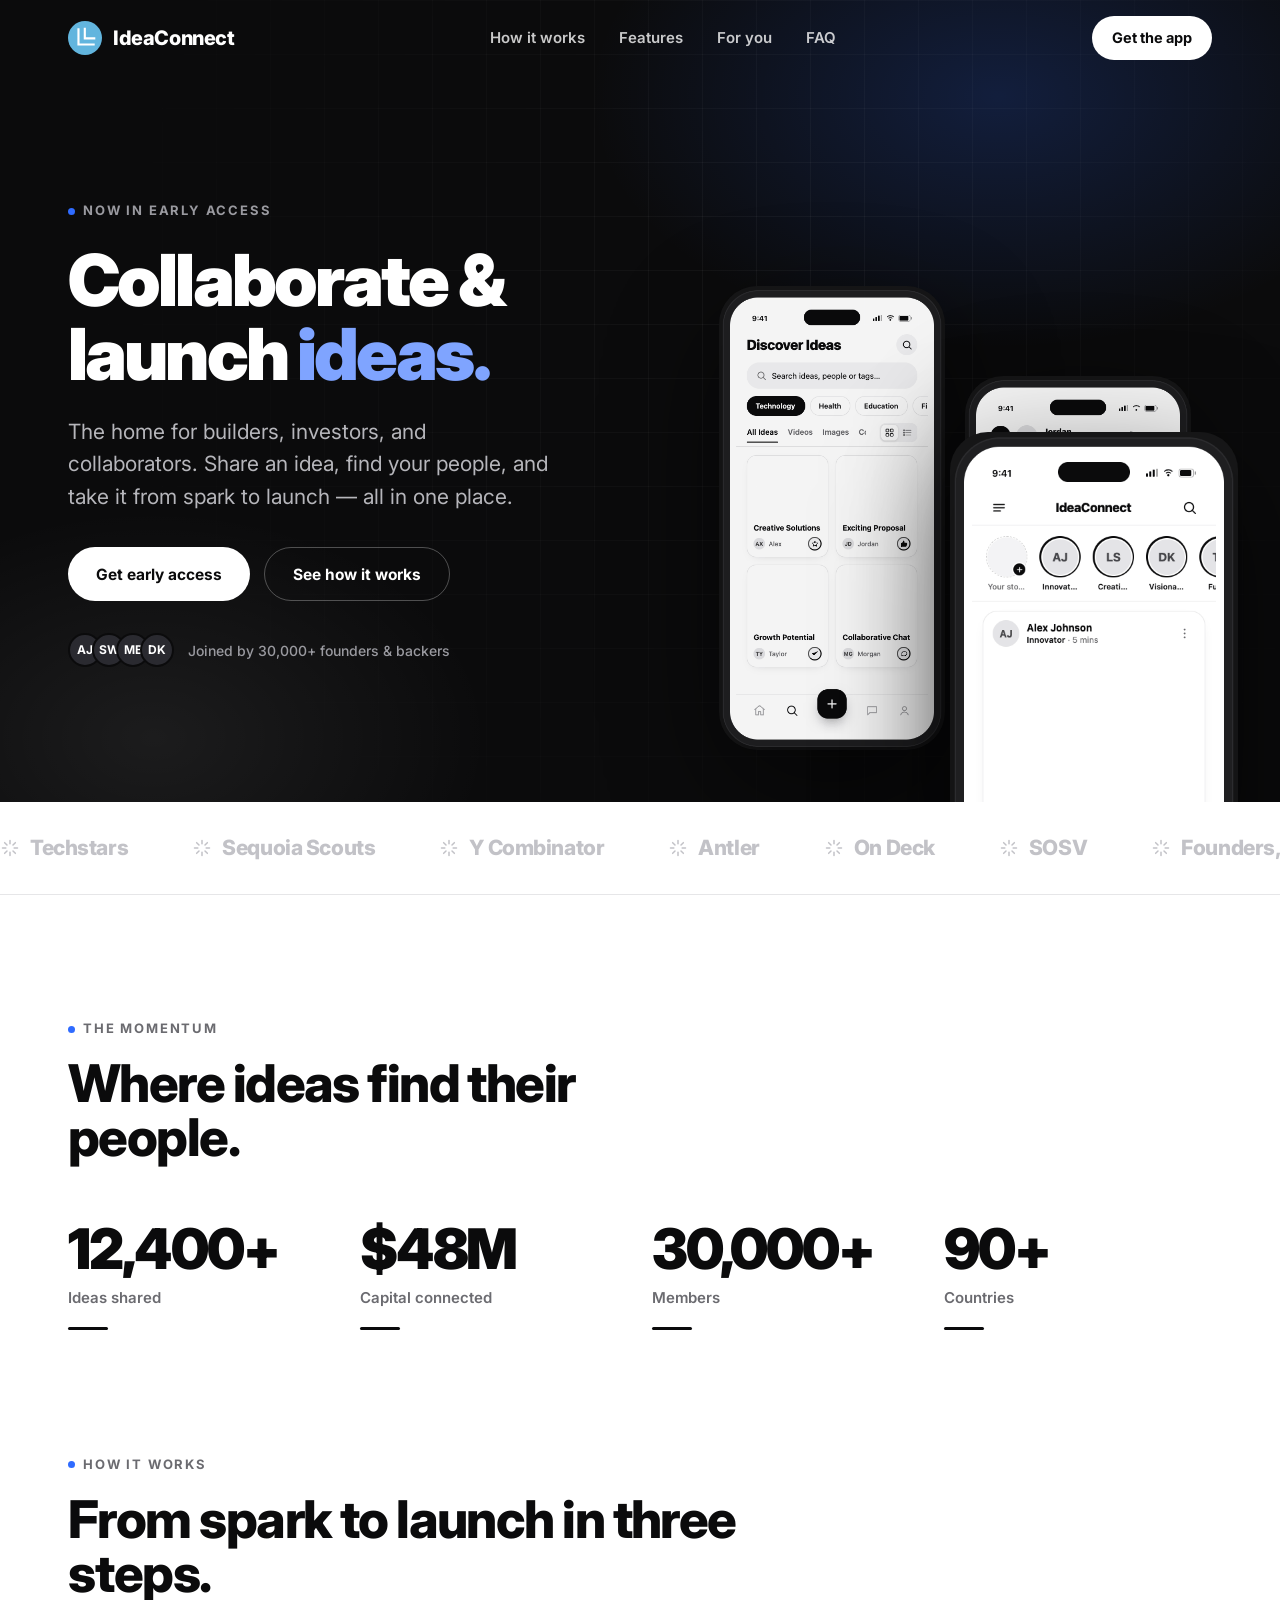
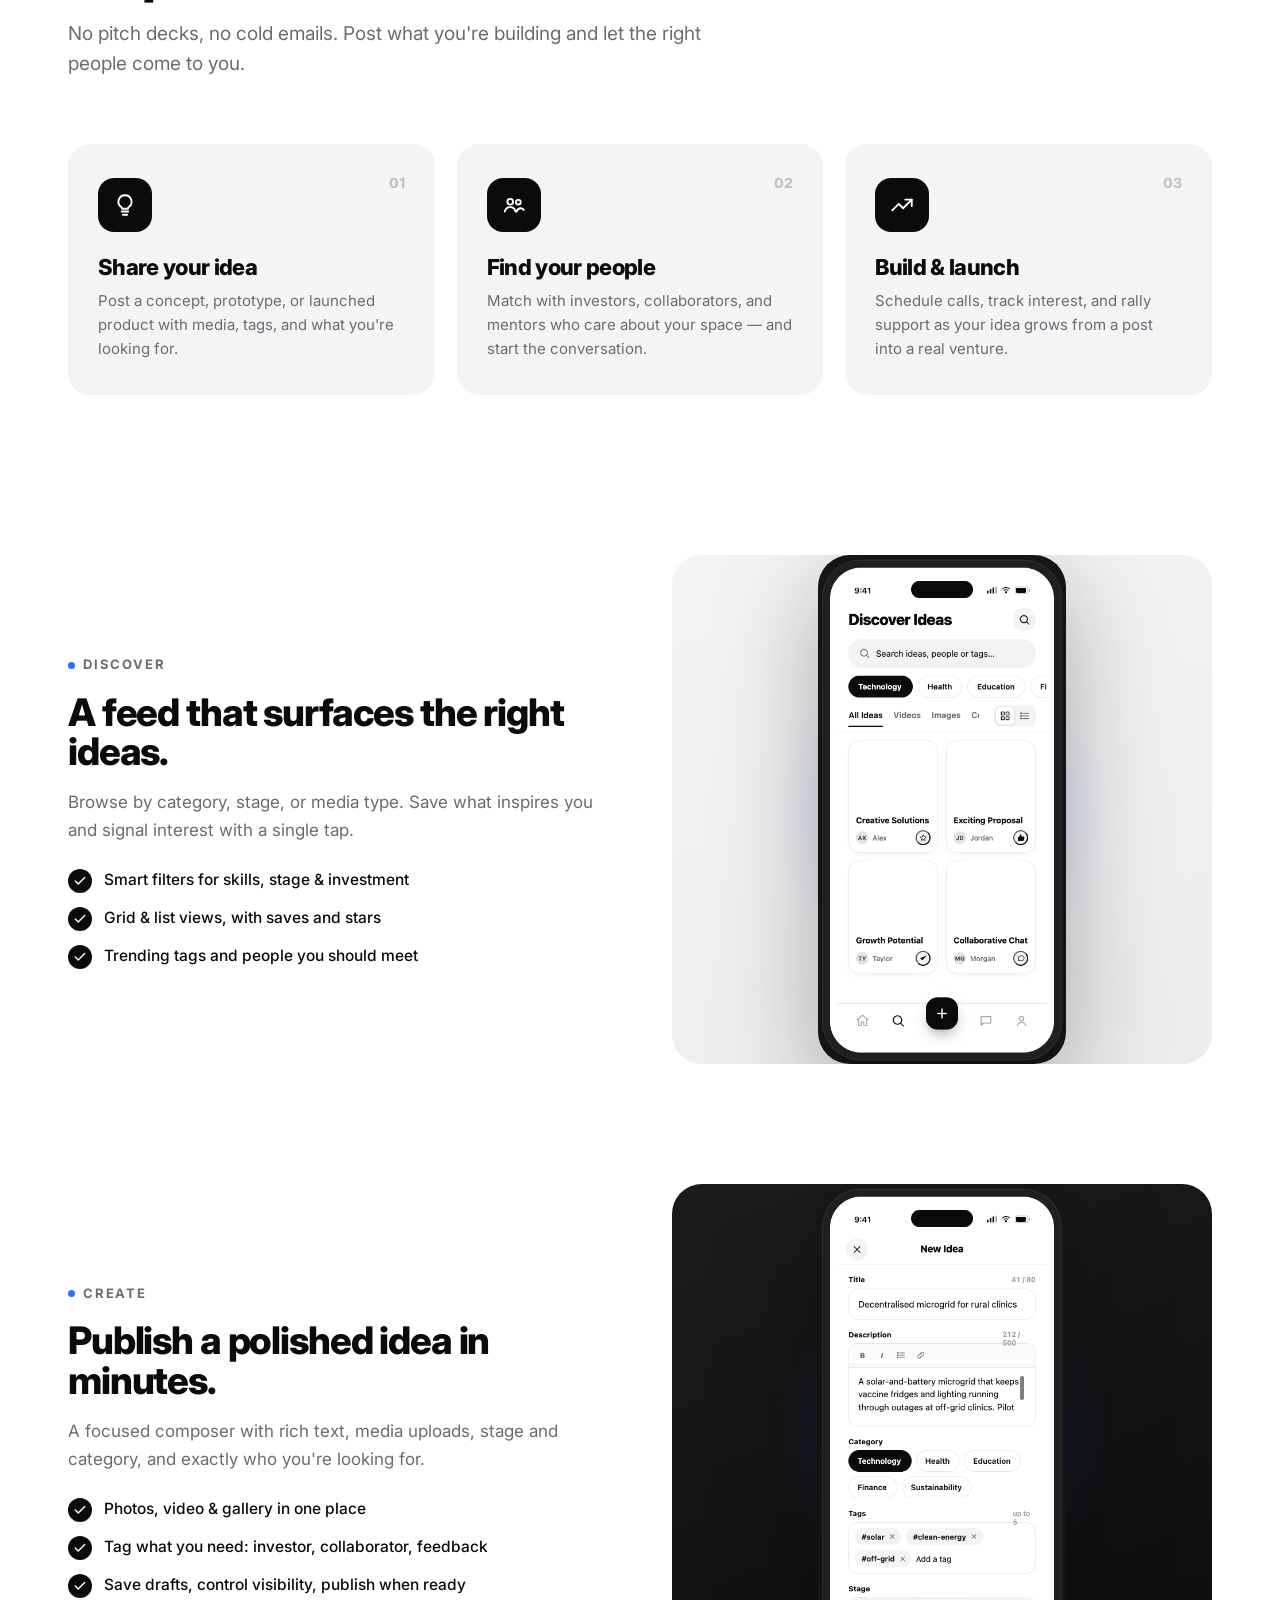
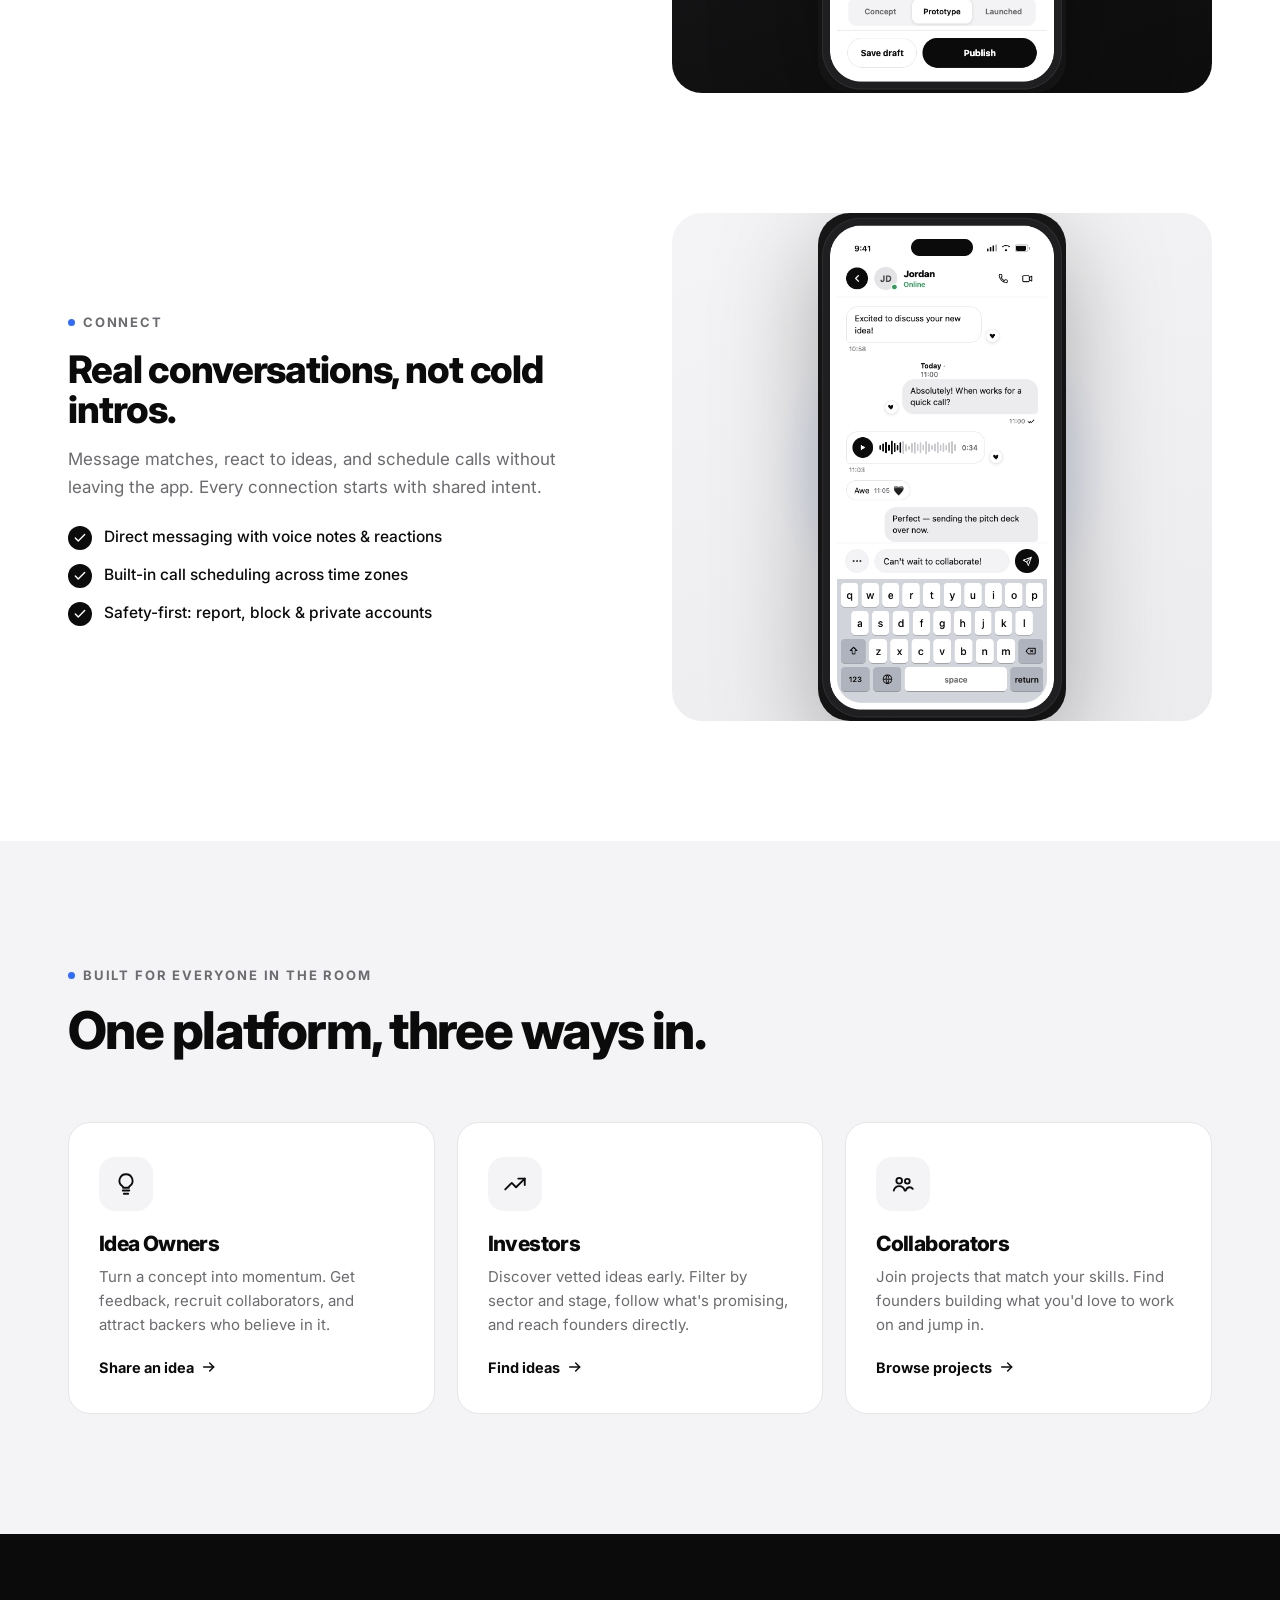
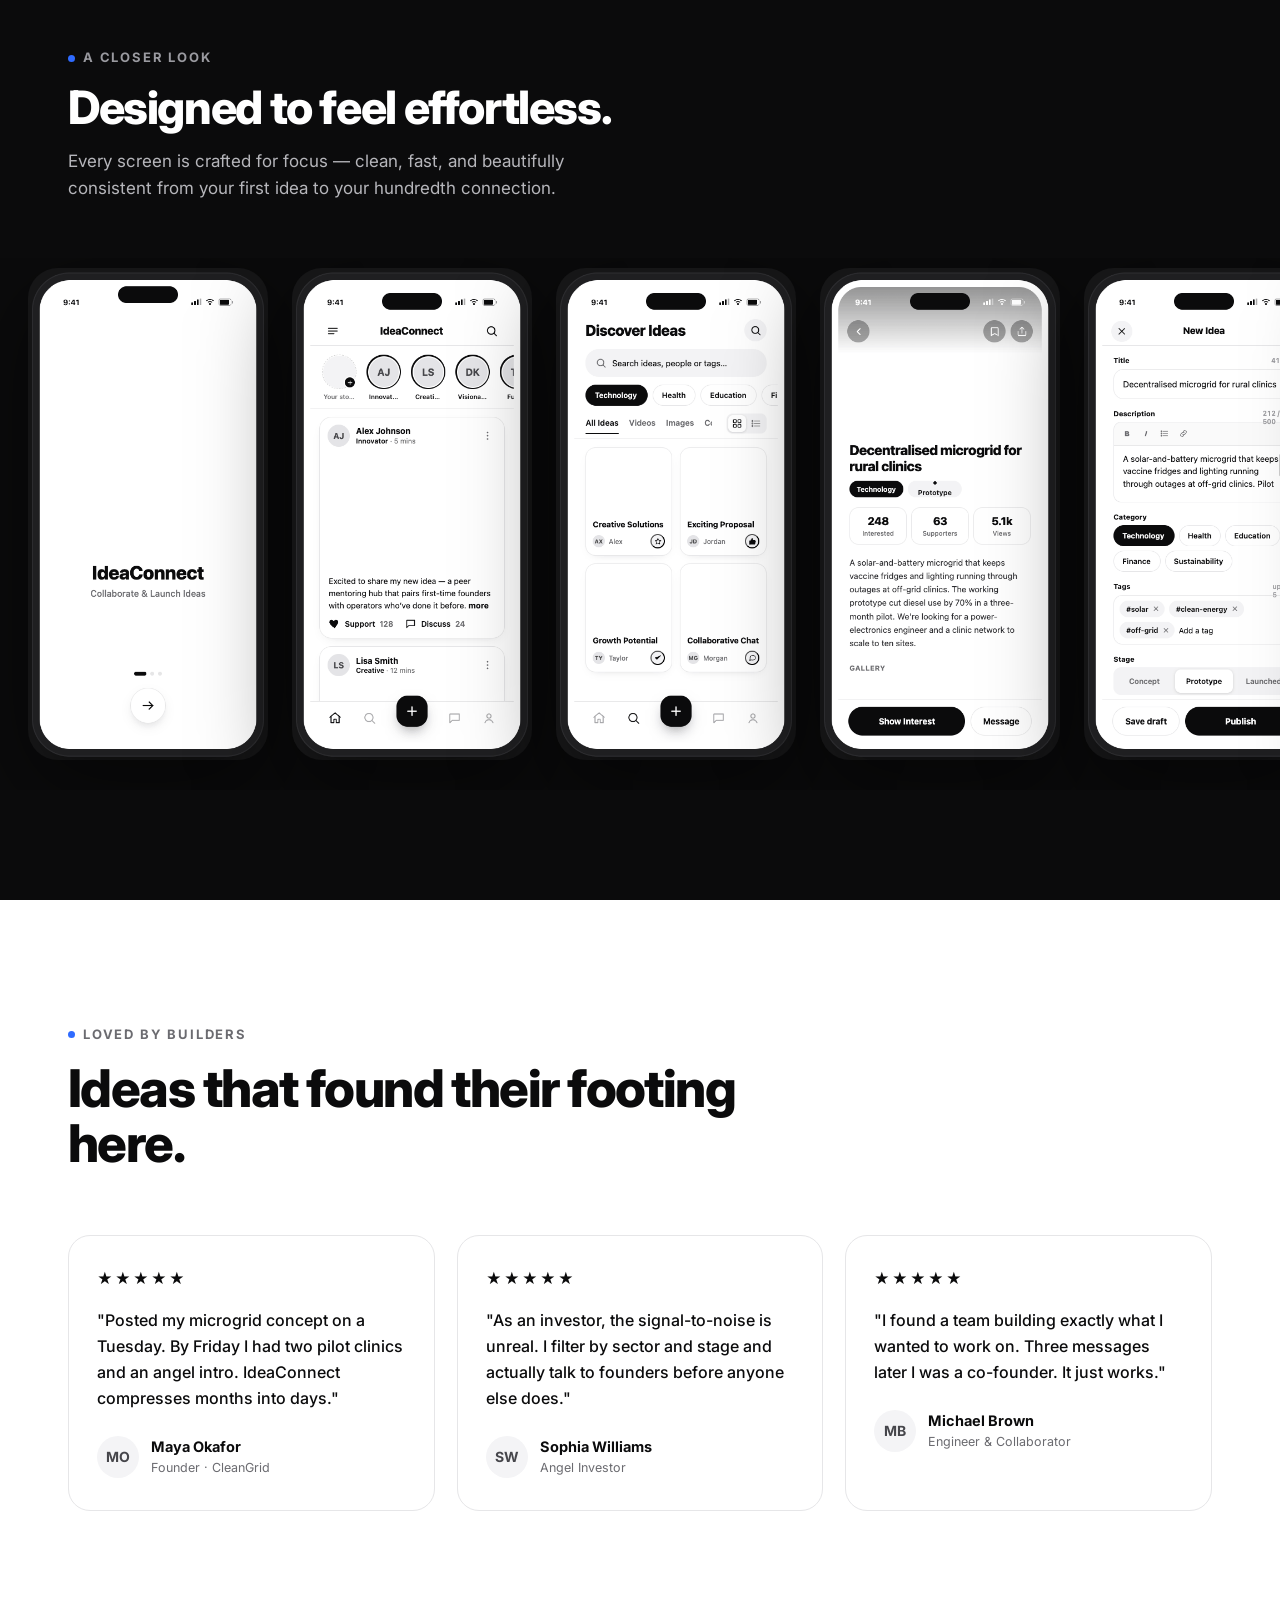
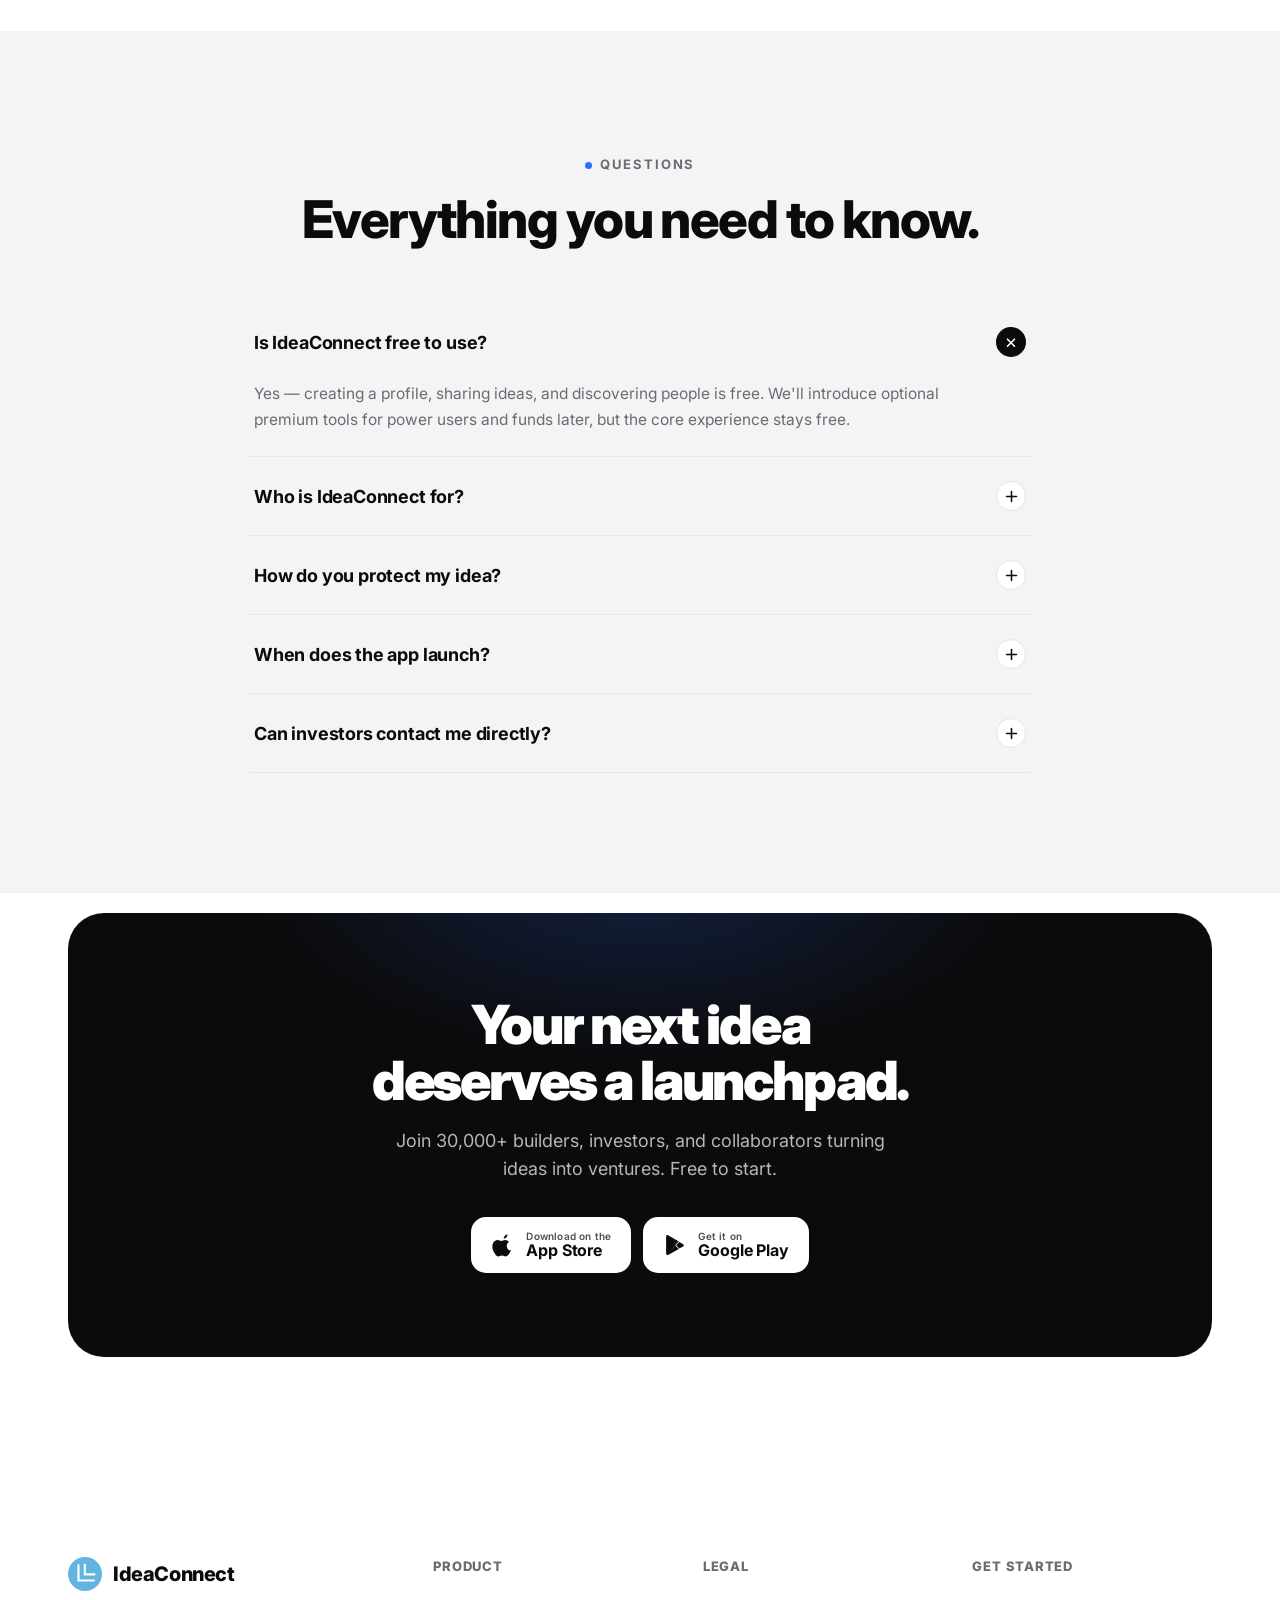
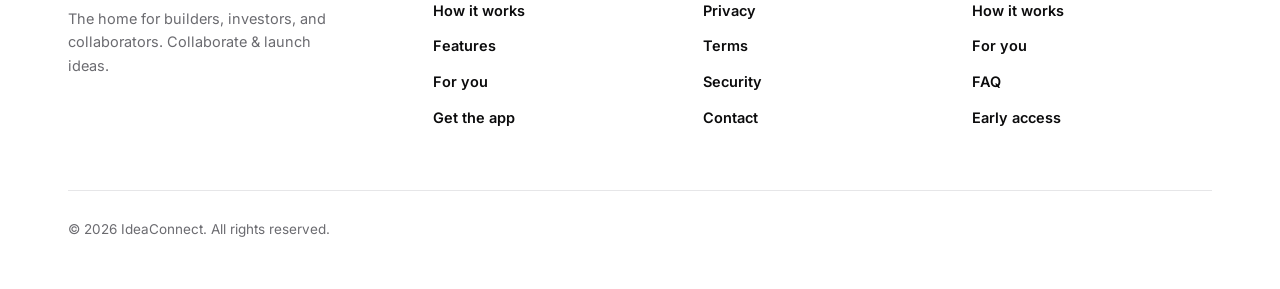
==== index.html @ c3d962a3 "Use real brand logo and fix hero image stretching - Replace placeholder lightbulb brand mark with th" ====
<!DOCTYPE html>
<html lang="en">
<head>
<meta charset="UTF-8" />
<meta name="viewport" content="width=device-width, initial-scale=1.0" />
<title>IdeaConnect — Collaborate &amp; Launch Ideas</title>
<meta name="description" content="IdeaConnect is the home for builders, investors, and collaborators. Share an idea, find your people, and take it from spark to launch — all in one app." />
<link rel="canonical" href="https://ideaconnect.social/" />
<meta name="theme-color" content="#0B0B0C" />
<link rel="icon" href="favicon.svg" type="image/svg+xml" />
<link rel="apple-touch-icon" href="favicon.svg" />
<!-- Open Graph -->
<meta property="og:type" content="website" />
<meta property="og:site_name" content="IdeaConnect" />
<meta property="og:title" content="IdeaConnect — Collaborate &amp; Launch Ideas" />
<meta property="og:description" content="Share an idea, find your people, and take it from spark to launch. The home for builders, investors, and collaborators." />
<meta property="og:url" content="https://ideaconnect.social/" />
<meta property="og:image" content="https://ideaconnect.social/assets/cover.png" />
<meta property="og:image:width" content="1040" />
<meta property="og:image:height" content="440" />
<meta property="og:image:alt" content="IdeaConnect — collaborate and launch ideas" />
<!-- Twitter -->
<meta name="twitter:card" content="summary_large_image" />
<meta name="twitter:title" content="IdeaConnect — Collaborate &amp; Launch Ideas" />
<meta name="twitter:description" content="Share an idea, find your people, and take it from spark to launch. The home for builders, investors, and collaborators." />
<meta name="twitter:image" content="https://ideaconnect.social/assets/cover.png" />
<link rel="preconnect" href="https://fonts.googleapis.com" />
<link rel="preconnect" href="https://fonts.gstatic.com" crossorigin />
<link href="https://fonts.googleapis.com/css2?family=Inter:wght@400;500;600;700;800;900&display=swap" rel="stylesheet" />
<style>
  :root{
    --ink:#0B0B0C; --muted:#6B6B70; --border:#E6E6E8; --accent:#2F6BFF; --surf:#F4F4F6;
    --bg:#FFFFFF; --night:#0B0B0C; --night2:#161617;
    --r:22px; --maxw:1200px;
    --ease:cubic-bezier(.22,.61,.36,1);
  }
  *{box-sizing:border-box;margin:0;padding:0;}
  html{scroll-behavior:smooth;}
  body{font-family:'Inter',-apple-system,BlinkMacSystemFont,'SF Pro Display',sans-serif;background:var(--bg);color:var(--ink);
    -webkit-font-smoothing:antialiased;line-height:1.5;overflow-x:hidden;}
  a{color:inherit;text-decoration:none;}
  img{display:block;max-width:100%;height:auto;}
  .wrap{max-width:var(--maxw);margin:0 auto;padding:0 28px;}
  .eyebrow{display:inline-flex;align-items:center;gap:8px;font-size:13px;font-weight:700;letter-spacing:.14em;text-transform:uppercase;color:var(--muted);}
  .eyebrow .dot{width:7px;height:7px;border-radius:50%;background:var(--accent);}
  .eyebrow.on-dark{color:#9A9AA0;}
  h1,h2,h3{letter-spacing:-0.03em;font-weight:800;line-height:1.04;}
  .sec{padding:120px 0;}
  .sec-head{max-width:680px;}
  .sec-head h2{font-size:clamp(32px,4.6vw,52px);margin-top:18px;}
  .sec-head p{font-size:clamp(16px,1.5vw,19px);color:var(--muted);margin-top:18px;line-height:1.6;}

  .btn{display:inline-flex;align-items:center;justify-content:center;gap:9px;height:54px;padding:0 28px;border-radius:999px;
    font-family:inherit;font-size:15.5px;font-weight:700;cursor:pointer;border:none;transition:transform .25s var(--ease),box-shadow .25s var(--ease),background .2s;white-space:nowrap;}
  .btn svg{width:18px;height:18px;}
  .btn-primary{background:var(--ink);color:#fff;}
  .btn-primary:hover{transform:translateY(-2px);box-shadow:0 16px 34px -12px rgba(11,11,12,.5);}
  .btn-light{background:#fff;color:var(--ink);}
  .btn-light:hover{transform:translateY(-2px);box-shadow:0 16px 34px -12px rgba(0,0,0,.45);}
  .btn-ghost{background:transparent;color:var(--ink);border:1.5px solid var(--border);}
  .btn-ghost:hover{border-color:var(--ink);transform:translateY(-2px);}
  .btn-ghost.on-dark{color:#fff;border-color:rgba(255,255,255,.28);}
  .btn-ghost.on-dark:hover{border-color:#fff;background:rgba(255,255,255,.06);}

  .badges{display:flex;gap:12px;flex-wrap:wrap;}
  .badge{display:inline-flex;align-items:center;gap:11px;height:56px;padding:0 20px;border-radius:15px;background:var(--ink);color:#fff;transition:transform .25s var(--ease),box-shadow .25s var(--ease);}
  .badge:hover{transform:translateY(-2px);box-shadow:0 16px 30px -14px rgba(0,0,0,.5);}
  .badge.on-dark{background:#fff;color:var(--ink);}
  .badge svg{width:24px;height:24px;flex-shrink:0;}
  .badge .b-t{display:flex;flex-direction:column;line-height:1.1;text-align:left;}
  .badge .b-t small{font-size:10px;font-weight:600;opacity:.72;letter-spacing:.02em;}
  .badge .b-t span{font-size:16px;font-weight:700;letter-spacing:-0.01em;}

  .nav{position:fixed;top:0;left:0;right:0;z-index:100;transition:background .3s,border-color .3s,backdrop-filter .3s;border-bottom:1px solid transparent;}
  .nav.scrolled{background:rgba(255,255,255,.82);backdrop-filter:saturate(180%) blur(18px);border-bottom-color:var(--border);}
  .nav-in{max-width:var(--maxw);margin:0 auto;padding:16px 28px;display:flex;align-items:center;justify-content:space-between;gap:20px;}
  .brand{display:flex;align-items:center;gap:11px;font-weight:800;font-size:20px;letter-spacing:-0.02em;}
  .brand .logo{width:34px;height:34px;display:flex;align-items:center;justify-content:center;}
  .brand .logo svg{width:34px;height:34px;}
  .nav.scrolled .brand{color:var(--ink);}
  .nav-links{display:flex;align-items:center;gap:34px;}
  .nav-links a{font-size:15px;font-weight:600;color:var(--muted);transition:color .2s;position:relative;}
  .nav-links a::after{content:"";position:absolute;left:0;right:100%;bottom:-5px;height:2px;background:var(--ink);transition:right .25s var(--ease);border-radius:2px;}
  .nav-links a:hover{color:var(--ink);}
  .nav-links a:hover::after{right:0;}
  .nav-cta{display:flex;align-items:center;gap:14px;}
  .nav-cta .btn{height:44px;padding:0 20px;font-size:14.5px;}
  .nav-toggle{display:none;width:44px;height:44px;border:1.5px solid var(--border);border-radius:12px;background:#fff;align-items:center;justify-content:center;cursor:pointer;}
  .nav-toggle svg{width:22px;height:22px;}
  /* nav over dark hero (top, not scrolled) */
  .nav:not(.scrolled) .brand{color:#fff;}
  .nav:not(.scrolled) .nav-links a{color:rgba(255,255,255,.78);}
  .nav:not(.scrolled) .nav-links a:hover{color:#fff;}
  .nav:not(.scrolled) .nav-links a::after{background:#fff;}
  .nav:not(.scrolled) .nav-cta .btn-primary{background:#fff;color:var(--ink);}
  .nav:not(.scrolled) .nav-toggle{background:transparent;border-color:rgba(255,255,255,.3);color:#fff;}

  .hero{position:relative;background:var(--night);color:#fff;padding:152px 0 90px;overflow:hidden;}
  .hero::before{content:"";position:absolute;inset:0;background:
    radial-gradient(680px 420px at 78% 12%, rgba(47,107,255,.20), transparent 60%),
    radial-gradient(560px 380px at 12% 92%, rgba(255,255,255,.07), transparent 60%);pointer-events:none;}
  .hero-grid-bg{position:absolute;inset:0;background-image:linear-gradient(rgba(255,255,255,.045) 1px,transparent 1px),linear-gradient(90deg,rgba(255,255,255,.045) 1px,transparent 1px);background-size:54px 54px;
    -webkit-mask-image:radial-gradient(circle at 60% 35%,#000,transparent 78%);mask-image:radial-gradient(circle at 60% 35%,#000,transparent 78%);pointer-events:none;}
  .hero-in{position:relative;z-index:2;max-width:var(--maxw);margin:0 auto;padding:0 28px;display:grid;grid-template-columns:1.05fr .95fr;gap:40px;align-items:center;}
  .hero-copy{max-width:560px;}
  .hero h1{font-size:clamp(40px,5.6vw,72px);font-weight:900;letter-spacing:-0.04em;margin-top:22px;}
  .hero h1 .g{color:#7FA4FF;}
  .hero p.sub{font-size:clamp(17px,1.7vw,21px);color:#B6B6BB;margin-top:24px;max-width:480px;line-height:1.55;}
  .hero-cta{display:flex;flex-wrap:wrap;gap:14px;margin-top:34px;}
  .hero-proof{margin-top:32px;display:flex;align-items:center;gap:14px;color:#9A9AA0;font-size:14px;font-weight:500;}
  .stack{display:flex;}
  .stack .a{width:34px;height:34px;border-radius:50%;border:2px solid var(--night);background:#2a2a30;color:#fff;display:flex;align-items:center;justify-content:center;font-size:12px;font-weight:700;margin-left:-10px;}
  .stack .a:first-child{margin-left:0;}

  .hero-stage{position:relative;height:560px;}
  .phone-img{position:absolute;border-radius:38px;filter:drop-shadow(0 40px 60px rgba(0,0,0,.55));will-change:transform;--px:0px;--py:0px;}
  .p-main{width:288px;left:50%;top:50%;z-index:3;animation:float1 7s var(--ease) infinite;}
  .p-left{width:226px;left:6%;top:24%;z-index:2;opacity:.96;animation:float2 6s var(--ease) infinite;}
  .p-right{width:226px;right:4%;top:40%;z-index:2;opacity:.96;animation:float3 6.6s var(--ease) infinite;}
  @keyframes float1{0%,100%{transform:translate(calc(-50% + var(--px)),calc(-50% + var(--py)))}50%{transform:translate(calc(-50% + var(--px)),calc(-50% + var(--py) - 16px))}}
  @keyframes float2{0%,100%{transform:translate(var(--px),var(--py))}50%{transform:translate(var(--px),calc(var(--py) - 13px))}}
  @keyframes float3{0%,100%{transform:translate(var(--px),var(--py))}50%{transform:translate(var(--px),calc(var(--py) + 14px))}}

  .marquee{border-bottom:1px solid var(--border);background:#fff;padding:30px 0;overflow:hidden;}
  .marquee-row{display:flex;gap:64px;width:max-content;animation:scrollx 32s linear infinite;}
  .marquee:hover .marquee-row{animation-play-state:paused;}
  @keyframes scrollx{to{transform:translateX(-50%)}}
  .mq-item{font-size:21px;font-weight:800;letter-spacing:-0.02em;color:#C2C2C7;white-space:nowrap;display:flex;align-items:center;gap:10px;}
  .mq-item svg{width:20px;height:20px;}

  .stats{display:grid;grid-template-columns:repeat(4,1fr);gap:24px;}
  .stat .n{font-size:clamp(38px,4.5vw,56px);font-weight:900;letter-spacing:-0.04em;line-height:1;}
  .stat .l{margin-top:10px;font-size:15px;color:var(--muted);font-weight:600;}
  .stat .bar{height:3px;width:40px;background:var(--ink);border-radius:2px;margin-top:18px;}

  .steps{display:grid;grid-template-columns:repeat(3,1fr);gap:22px;margin-top:64px;}
  .step{background:var(--surf);border-radius:var(--r);padding:34px 30px;position:relative;transition:transform .3s var(--ease),box-shadow .3s var(--ease);}
  .step:hover{transform:translateY(-6px);box-shadow:0 24px 50px -28px rgba(11,11,12,.3);}
  .step .si{width:54px;height:54px;border-radius:16px;background:var(--ink);color:#fff;display:flex;align-items:center;justify-content:center;}
  .step .si svg{width:26px;height:26px;}
  .step .sn{position:absolute;top:28px;right:30px;font-size:14px;font-weight:800;color:#C2C2C7;}
  .step h3{font-size:22px;margin-top:24px;}
  .step p{font-size:15px;color:var(--muted);margin-top:11px;line-height:1.6;}

  .frow{display:grid;grid-template-columns:1fr 1fr;gap:64px;align-items:center;}
  .frow + .frow{margin-top:120px;}
  .frow.rev .f-media{order:2;}
  .f-copy h3{font-size:clamp(26px,3vw,38px);margin-top:18px;}
  .f-copy p{font-size:17px;color:var(--muted);margin-top:16px;line-height:1.65;}
  .f-list{margin-top:24px;display:flex;flex-direction:column;gap:13px;}
  .f-list li{list-style:none;display:flex;align-items:flex-start;gap:12px;font-size:15.5px;font-weight:500;}
  .f-list .ck{width:24px;height:24px;border-radius:50%;background:var(--ink);color:#fff;display:flex;align-items:center;justify-content:center;flex-shrink:0;margin-top:1px;}
  .f-list .ck svg{width:14px;height:14px;}
  .f-media{position:relative;display:flex;align-items:center;justify-content:center;min-height:420px;border-radius:30px;
    background:linear-gradient(160deg,#F4F4F6,#ECECEF);overflow:hidden;}
  .f-media.dark{background:linear-gradient(160deg,#1b1b1d,#0d0d0e);}
  .f-media .glow{position:absolute;width:340px;height:340px;border-radius:50%;background:radial-gradient(circle,rgba(47,107,255,.22),transparent 70%);}
  .f-media img{position:relative;width:248px;border-radius:32px;filter:drop-shadow(0 30px 50px rgba(0,0,0,.3));}

  .personas{display:grid;grid-template-columns:repeat(3,1fr);gap:22px;margin-top:64px;}
  .persona{border:1px solid var(--border);border-radius:var(--r);padding:34px 30px;background:#fff;transition:transform .3s var(--ease),box-shadow .3s var(--ease),border-color .3s;}
  .persona:hover{transform:translateY(-6px);box-shadow:0 24px 50px -28px rgba(11,11,12,.28);border-color:#D2D2D6;}
  .persona .pi{width:54px;height:54px;border-radius:16px;background:var(--surf);color:var(--ink);display:flex;align-items:center;justify-content:center;}
  .persona .pi svg{width:26px;height:26px;}
  .persona h3{font-size:21px;margin-top:22px;}
  .persona p{font-size:15px;color:var(--muted);margin-top:10px;line-height:1.6;}
  .persona .plink{display:inline-flex;align-items:center;gap:7px;margin-top:20px;font-size:14.5px;font-weight:700;color:var(--ink);}
  .persona .plink svg{width:16px;height:16px;transition:transform .2s var(--ease);}
  .persona:hover .plink svg{transform:translateX(4px);}

  .showcase{background:var(--night);color:#fff;padding:110px 0;overflow:hidden;}
  .showcase .eyebrow{color:#9A9AA0;}
  .showcase h2{font-size:clamp(30px,4vw,46px);margin-top:16px;max-width:620px;}
  .showcase p{color:#B6B6BB;margin-top:16px;max-width:560px;font-size:17px;line-height:1.6;}
  .rail{margin-top:56px;display:flex;gap:24px;overflow-x:auto;padding:10px 28px 30px;scroll-snap-type:x mandatory;}
  .rail::-webkit-scrollbar{height:8px;}
  .rail::-webkit-scrollbar-thumb{background:rgba(255,255,255,.18);border-radius:4px;}
  .rail img{width:240px;flex-shrink:0;border-radius:30px;scroll-snap-align:center;filter:drop-shadow(0 28px 46px rgba(0,0,0,.5));transition:transform .35s var(--ease);}
  .rail img:hover{transform:translateY(-10px);}

  .quotes{display:grid;grid-template-columns:repeat(3,1fr);gap:22px;margin-top:64px;}
  .quote{border:1px solid var(--border);border-radius:var(--r);padding:32px 28px;display:flex;flex-direction:column;transition:transform .3s var(--ease),box-shadow .3s var(--ease);}
  .quote:hover{transform:translateY(-6px);box-shadow:0 24px 50px -28px rgba(11,11,12,.26);}
  .quote .stars{display:flex;gap:3px;color:var(--ink);font-size:15px;letter-spacing:2px;}
  .quote p{font-size:16px;line-height:1.62;margin-top:18px;font-weight:500;}
  .quote .who{display:flex;align-items:center;gap:12px;margin-top:24px;}
  .quote .qav{width:42px;height:42px;border-radius:50%;background:var(--surf);color:#46464B;display:flex;align-items:center;justify-content:center;font-weight:700;font-size:14px;}
  .quote .qn{font-size:14.5px;font-weight:700;}
  .quote .qr{font-size:12.5px;color:var(--muted);margin-top:1px;}

  .faq{max-width:780px;margin:56px auto 0;}
  .qa{border-bottom:1px solid var(--border);}
  .qa-q{width:100%;background:none;border:none;font-family:inherit;display:flex;align-items:center;justify-content:space-between;gap:20px;
    padding:24px 4px;cursor:pointer;text-align:left;font-size:18px;font-weight:700;color:var(--ink);letter-spacing:-0.01em;}
  .qa-q .ico{width:30px;height:30px;flex-shrink:0;border-radius:50%;background:#fff;border:1px solid var(--border);display:flex;align-items:center;justify-content:center;transition:transform .3s var(--ease),background .2s,color .2s;}
  .qa-q .ico svg{width:17px;height:17px;}
  .qa.open .qa-q .ico{transform:rotate(45deg);background:var(--ink);color:#fff;border-color:var(--ink);}
  .qa-a{max-height:0;overflow:hidden;transition:max-height .4s var(--ease);}
  .qa-a p{padding:0 4px 24px;font-size:15.5px;color:var(--muted);line-height:1.65;max-width:90%;}

  .cta{background:var(--night);color:#fff;border-radius:36px;padding:84px 40px;text-align:center;position:relative;overflow:hidden;}
  .cta::before{content:"";position:absolute;inset:0;background:radial-gradient(600px 300px at 50% -10%,rgba(47,107,255,.22),transparent 65%);}
  .cta-in{position:relative;z-index:2;}
  .cta h2{font-size:clamp(32px,4.6vw,54px);font-weight:900;letter-spacing:-0.04em;}
  .cta p{color:#B6B6BB;font-size:18px;margin-top:18px;max-width:520px;margin-left:auto;margin-right:auto;line-height:1.55;}
  .cta .badges{justify-content:center;margin-top:34px;}

  footer{padding:80px 0 50px;}
  .foot-top{display:grid;grid-template-columns:1.4fr 1fr 1fr 1fr;gap:30px;}
  .foot-brand .brand{margin-bottom:16px;}
  .foot-brand p{color:var(--muted);font-size:14.5px;max-width:280px;line-height:1.6;}
  .fcol h4{font-size:13px;font-weight:800;letter-spacing:.06em;text-transform:uppercase;color:var(--muted);margin-bottom:16px;}
  .fcol a{display:block;font-size:14.5px;font-weight:600;color:var(--ink);padding:7px 0;transition:color .2s;}
  .fcol a:hover{color:var(--accent);}
  .foot-bot{display:flex;align-items:center;justify-content:space-between;gap:20px;margin-top:54px;padding-top:28px;border-top:1px solid var(--border);color:var(--muted);font-size:13.5px;}

  html.js .reveal{opacity:0;transform:translateY(28px);}
  html.js .reveal.in{opacity:1;transform:none;transition:opacity .7s var(--ease),transform .7s var(--ease);}
  html.js .reveal[data-d="1"]{transition-delay:.08s;}
  html.js .reveal[data-d="2"]{transition-delay:.16s;}
  html.js .reveal[data-d="3"]{transition-delay:.24s;}

  @media (max-width:900px){
    .sec{padding:84px 0;}
    .nav-links{display:none;}
    .nav-toggle{display:flex;}
    .hero-in{grid-template-columns:1fr;gap:10px;}
    .hero-stage{height:430px;margin-top:20px;order:2;}
    .hero-copy{order:1;}
    .p-main{width:230px;} .p-left{width:170px;left:2%;} .p-right{width:170px;right:0;}
    .stats{grid-template-columns:1fr 1fr;gap:30px 20px;}
    .steps,.personas,.quotes{grid-template-columns:1fr;}
    .frow,.frow.rev .f-media{grid-template-columns:1fr;}
    .frow .f-media{order:2 !important;min-height:340px;}
    .frow + .frow{margin-top:64px;}
    .foot-top{grid-template-columns:1fr 1fr;gap:34px 20px;}
    .cta{padding:60px 26px;border-radius:26px;}
  }
  @media (max-width:560px){
    .wrap{padding:0 20px;}
    .stats{grid-template-columns:1fr 1fr;}
    .hero{padding:128px 0 70px;}
    .foot-top{grid-template-columns:1fr;}
    .foot-bot{flex-direction:column;align-items:flex-start;gap:14px;}
  }
  @media (prefers-reduced-motion:reduce){
    *{animation:none !important;scroll-behavior:auto;}
    html.js .reveal{opacity:1 !important;transform:none !important;}
  }
</style>
<script type="application/ld+json">
{
  "@context": "https://schema.org",
  "@graph": [
    {
      "@type": "Organization",
      "@id": "https://ideaconnect.social/#org",
      "name": "IdeaConnect",
      "url": "https://ideaconnect.social/",
      "logo": "https://ideaconnect.social/favicon.svg"
    },
    {
      "@type": "WebSite",
      "@id": "https://ideaconnect.social/#website",
      "url": "https://ideaconnect.social/",
      "name": "IdeaConnect",
      "description": "The home for builders, investors, and collaborators.",
      "publisher": { "@id": "https://ideaconnect.social/#org" }
    },
    {
      "@type": "MobileApplication",
      "name": "IdeaConnect",
      "operatingSystem": "iOS, Android",
      "applicationCategory": "SocialNetworkingApplication",
      "offers": { "@type": "Offer", "price": "0", "priceCurrency": "USD" }
    },
    {
      "@type": "FAQPage",
      "mainEntity": [
        {
          "@type": "Question",
          "name": "Is IdeaConnect free to use?",
          "acceptedAnswer": { "@type": "Answer", "text": "Yes — creating a profile, sharing ideas, and discovering people is free. We'll introduce optional premium tools for power users and funds later, but the core experience stays free." }
        },
        {
          "@type": "Question",
          "name": "Who is IdeaConnect for?",
          "acceptedAnswer": { "@type": "Answer", "text": "Three groups, one community: idea owners looking for momentum, investors hunting for early signal, and collaborators searching for projects worth their skills." }
        },
        {
          "@type": "Question",
          "name": "How do you protect my idea?",
          "acceptedAnswer": { "@type": "Answer", "text": "You control visibility on every post — public, connections-only, or private draft. You decide how much to share, and safety tools like report, block, and private accounts are built in." }
        },
        {
          "@type": "Question",
          "name": "When does the app launch?",
          "acceptedAnswer": { "@type": "Answer", "text": "We're rolling out in early access now, region by region. Join the waitlist and you'll be first in line on both iOS and Android." }
        },
        {
          "@type": "Question",
          "name": "Can investors contact me directly?",
          "acceptedAnswer": { "@type": "Answer", "text": "Only with your intent. Interest and messages flow through mutual signals, so conversations start when both sides opt in — no cold spam." }
        }
      ]
    }
  ]
}
</script>
</head>
<body>

<nav class="nav" id="nav">
  <div class="nav-in">
    <a href="#top" class="brand"><span class="logo"><svg viewBox="0 0 32 32" fill="none"><circle cx="16" cy="16" r="16" fill="#62B5DE"/><path fill="#fff" d="M14.817 6.421h2v8.886h8.887v2H14.817zm-5.959.437h2v14.283h14.283v2H8.858z"/></svg></span>IdeaConnect</a>
    <div class="nav-links">
      <a href="#how">How it works</a>
      <a href="#features">Features</a>
      <a href="#who">For you</a>
      <a href="#faq">FAQ</a>
    </div>
    <div class="nav-cta">
      <a href="#cta" class="btn btn-primary">Get the app</a>
      <button class="nav-toggle" aria-label="Menu"><svg viewBox="0 0 24 24" fill="none" stroke="currentColor" stroke-width="2" stroke-linecap="round"><line x1="4" y1="8" x2="20" y2="8"/><line x1="4" y1="16" x2="20" y2="16"/></svg></button>
    </div>
  </div>
</nav>

<header class="hero" id="top">
  <div class="hero-grid-bg"></div>
  <div class="hero-in">
    <div class="hero-copy">
      <span class="eyebrow on-dark"><span class="dot"></span>Now in early access</span>
      <h1>Collaborate &amp;<br/>launch <span class="g">ideas.</span></h1>
      <p class="sub">The home for builders, investors, and collaborators. Share an idea, find your people, and take it from spark to launch — all in one place.</p>
      <div class="hero-cta">
        <a href="#cta" class="btn btn-light">Get early access</a>
        <a href="#how" class="btn btn-ghost on-dark">See how it works</a>
      </div>
      <div class="hero-proof">
        <div class="stack"><span class="a">AJ</span><span class="a">SW</span><span class="a">MB</span><span class="a">DK</span></div>
        <span>Joined by 30,000+ founders &amp; backers</span>
      </div>
    </div>
    <div class="hero-stage" id="heroStage">
      <img class="phone-img p-left"  data-depth="22" width="432" height="886" decoding="async" src="screens/cut/discover.png" alt="Discover ideas" />
      <img class="phone-img p-right" data-depth="30" width="432" height="886" decoding="async" src="screens/cut/chat.png" alt="Message collaborators" />
      <img class="phone-img p-main"  data-depth="12" width="432" height="886" decoding="async" fetchpriority="high" src="screens/cut/home.png" alt="IdeaConnect home feed" />
    </div>
  </div>
</header>

<div class="marquee" aria-hidden="true">
  <div class="marquee-row" id="mq"></div>
</div>

<section class="sec" style="padding-bottom:90px;">
  <div class="wrap">
    <div class="sec-head reveal"><span class="eyebrow"><span class="dot"></span>The momentum</span>
      <h2>Where ideas find their people.</h2>
    </div>
    <div class="stats" style="margin-top:56px;">
      <div class="stat reveal" data-d="0"><div class="n"><span class="count" data-to="12400" data-suffix="+">0</span></div><div class="l">Ideas shared</div><div class="bar"></div></div>
      <div class="stat reveal" data-d="1"><div class="n">$<span class="count" data-to="48" data-suffix="M">0</span></div><div class="l">Capital connected</div><div class="bar"></div></div>
      <div class="stat reveal" data-d="2"><div class="n"><span class="count" data-to="30000" data-suffix="+">0</span></div><div class="l">Members</div><div class="bar"></div></div>
      <div class="stat reveal" data-d="3"><div class="n"><span class="count" data-to="90" data-suffix="+">0</span></div><div class="l">Countries</div><div class="bar"></div></div>
    </div>
  </div>
</section>

<section class="sec" id="how" style="padding-top:30px;">
  <div class="wrap">
    <div class="sec-head reveal"><span class="eyebrow"><span class="dot"></span>How it works</span>
      <h2>From spark to launch in three steps.</h2>
      <p>No pitch decks, no cold emails. Post what you're building and let the right people come to you.</p>
    </div>
    <div class="steps">
      <div class="step reveal" data-d="0"><span class="sn">01</span><div class="si"><svg viewBox="0 0 24 24" fill="none" stroke="currentColor" stroke-width="1.7" stroke-linecap="round" stroke-linejoin="round"><path d="M9 18h6M10 21h4"/><path d="M12 3a6 6 0 0 0-3.5 10.9c.5.4.8 1 .8 1.6h5.4c0-.6.3-1.2.8-1.6A6 6 0 0 0 12 3Z"/></svg></div>
        <h3>Share your idea</h3><p>Post a concept, prototype, or launched product with media, tags, and what you're looking for.</p></div>
      <div class="step reveal" data-d="1"><span class="sn">02</span><div class="si"><svg viewBox="0 0 24 24" fill="none" stroke="currentColor" stroke-width="1.7" stroke-linecap="round" stroke-linejoin="round"><circle cx="8.5" cy="9" r="2.6"/><circle cx="16" cy="9.5" r="2.2"/><path d="M3.5 18c.8-2.7 2.7-4 5-4s4.2 1.3 5 4"/><path d="M14.5 18c.6-2 1.9-3 3.6-3 1.2 0 2.2.5 2.9 1.5"/></svg></div>
        <h3>Find your people</h3><p>Match with investors, collaborators, and mentors who care about your space — and start the conversation.</p></div>
      <div class="step reveal" data-d="2"><span class="sn">03</span><div class="si"><svg viewBox="0 0 24 24" fill="none" stroke="currentColor" stroke-width="1.7" stroke-linecap="round" stroke-linejoin="round"><polyline points="3 17 9 11 13 15 21 7"/><polyline points="15 7 21 7 21 13"/></svg></div>
        <h3>Build &amp; launch</h3><p>Schedule calls, track interest, and rally support as your idea grows from a post into a real venture.</p></div>
    </div>
  </div>
</section>

<section class="sec" id="features" style="padding-top:40px;">
  <div class="wrap">
    <div class="frow">
      <div class="f-copy reveal">
        <span class="eyebrow"><span class="dot"></span>Discover</span>
        <h3>A feed that surfaces the right ideas.</h3>
        <p>Browse by category, stage, or media type. Save what inspires you and signal interest with a single tap.</p>
        <ul class="f-list">
          <li><span class="ck"><svg viewBox="0 0 24 24" fill="none" stroke="currentColor" stroke-width="2.4" stroke-linecap="round" stroke-linejoin="round"><polyline points="20 6 9 17 4 12"/></svg></span>Smart filters for skills, stage &amp; investment</li>
          <li><span class="ck"><svg viewBox="0 0 24 24" fill="none" stroke="currentColor" stroke-width="2.4" stroke-linecap="round" stroke-linejoin="round"><polyline points="20 6 9 17 4 12"/></svg></span>Grid &amp; list views, with saves and stars</li>
          <li><span class="ck"><svg viewBox="0 0 24 24" fill="none" stroke="currentColor" stroke-width="2.4" stroke-linecap="round" stroke-linejoin="round"><polyline points="20 6 9 17 4 12"/></svg></span>Trending tags and people you should meet</li>
        </ul>
      </div>
      <div class="f-media reveal" data-d="1"><span class="glow"></span><img width="432" height="886" loading="lazy" decoding="async" src="screens/cut/discover.png" alt="Discover screen" /></div>
    </div>

    <div class="frow rev">
      <div class="f-media dark reveal" data-d="1"><span class="glow"></span><img width="432" height="886" loading="lazy" decoding="async" src="screens/cut/create.png" alt="Create an idea screen" /></div>
      <div class="f-copy reveal">
        <span class="eyebrow"><span class="dot"></span>Create</span>
        <h3>Publish a polished idea in minutes.</h3>
        <p>A focused composer with rich text, media uploads, stage and category, and exactly who you're looking for.</p>
        <ul class="f-list">
          <li><span class="ck"><svg viewBox="0 0 24 24" fill="none" stroke="currentColor" stroke-width="2.4" stroke-linecap="round" stroke-linejoin="round"><polyline points="20 6 9 17 4 12"/></svg></span>Photos, video &amp; gallery in one place</li>
          <li><span class="ck"><svg viewBox="0 0 24 24" fill="none" stroke="currentColor" stroke-width="2.4" stroke-linecap="round" stroke-linejoin="round"><polyline points="20 6 9 17 4 12"/></svg></span>Tag what you need: investor, collaborator, feedback</li>
          <li><span class="ck"><svg viewBox="0 0 24 24" fill="none" stroke="currentColor" stroke-width="2.4" stroke-linecap="round" stroke-linejoin="round"><polyline points="20 6 9 17 4 12"/></svg></span>Save drafts, control visibility, publish when ready</li>
        </ul>
      </div>
    </div>

    <div class="frow">
      <div class="f-copy reveal">
        <span class="eyebrow"><span class="dot"></span>Connect</span>
        <h3>Real conversations, not cold intros.</h3>
        <p>Message matches, react to ideas, and schedule calls without leaving the app. Every connection starts with shared intent.</p>
        <ul class="f-list">
          <li><span class="ck"><svg viewBox="0 0 24 24" fill="none" stroke="currentColor" stroke-width="2.4" stroke-linecap="round" stroke-linejoin="round"><polyline points="20 6 9 17 4 12"/></svg></span>Direct messaging with voice notes &amp; reactions</li>
          <li><span class="ck"><svg viewBox="0 0 24 24" fill="none" stroke="currentColor" stroke-width="2.4" stroke-linecap="round" stroke-linejoin="round"><polyline points="20 6 9 17 4 12"/></svg></span>Built-in call scheduling across time zones</li>
          <li><span class="ck"><svg viewBox="0 0 24 24" fill="none" stroke="currentColor" stroke-width="2.4" stroke-linecap="round" stroke-linejoin="round"><polyline points="20 6 9 17 4 12"/></svg></span>Safety-first: report, block &amp; private accounts</li>
        </ul>
      </div>
      <div class="f-media reveal" data-d="1"><span class="glow"></span><img width="432" height="886" loading="lazy" decoding="async" src="screens/cut/chat.png" alt="Chat screen" /></div>
    </div>
  </div>
</section>

<section class="sec" id="who" style="background:var(--surf);">
  <div class="wrap">
    <div class="sec-head reveal"><span class="eyebrow"><span class="dot"></span>Built for everyone in the room</span>
      <h2>One platform, three ways in.</h2>
    </div>
    <div class="personas">
      <div class="persona reveal" data-d="0">
        <div class="pi"><svg viewBox="0 0 24 24" fill="none" stroke="currentColor" stroke-width="1.7" stroke-linecap="round" stroke-linejoin="round"><path d="M9 18h6M10 21h4"/><path d="M12 3a6 6 0 0 0-3.5 10.9c.5.4.8 1 .8 1.6h5.4c0-.6.3-1.2.8-1.6A6 6 0 0 0 12 3Z"/></svg></div>
        <h3>Idea Owners</h3><p>Turn a concept into momentum. Get feedback, recruit collaborators, and attract backers who believe in it.</p>
        <span class="plink">Share an idea <svg viewBox="0 0 24 24" fill="none" stroke="currentColor" stroke-width="2.2" stroke-linecap="round" stroke-linejoin="round"><line x1="4" y1="12" x2="19" y2="12"/><polyline points="13 6 19 12 13 18"/></svg></span>
      </div>
      <div class="persona reveal" data-d="1">
        <div class="pi"><svg viewBox="0 0 24 24" fill="none" stroke="currentColor" stroke-width="1.7" stroke-linecap="round" stroke-linejoin="round"><polyline points="3 17 9 11 13 15 21 7"/><polyline points="15 7 21 7 21 13"/></svg></div>
        <h3>Investors</h3><p>Discover vetted ideas early. Filter by sector and stage, follow what's promising, and reach founders directly.</p>
        <span class="plink">Find ideas <svg viewBox="0 0 24 24" fill="none" stroke="currentColor" stroke-width="2.2" stroke-linecap="round" stroke-linejoin="round"><line x1="4" y1="12" x2="19" y2="12"/><polyline points="13 6 19 12 13 18"/></svg></span>
      </div>
      <div class="persona reveal" data-d="2">
        <div class="pi"><svg viewBox="0 0 24 24" fill="none" stroke="currentColor" stroke-width="1.7" stroke-linecap="round" stroke-linejoin="round"><circle cx="8.5" cy="9" r="2.6"/><circle cx="16" cy="9.5" r="2.2"/><path d="M3.5 18c.8-2.7 2.7-4 5-4s4.2 1.3 5 4"/><path d="M14.5 18c.6-2 1.9-3 3.6-3 1.2 0 2.2.5 2.9 1.5"/></svg></div>
        <h3>Collaborators</h3><p>Join projects that match your skills. Find founders building what you'd love to work on and jump in.</p>
        <span class="plink">Browse projects <svg viewBox="0 0 24 24" fill="none" stroke="currentColor" stroke-width="2.2" stroke-linecap="round" stroke-linejoin="round"><line x1="4" y1="12" x2="19" y2="12"/><polyline points="13 6 19 12 13 18"/></svg></span>
      </div>
    </div>
  </div>
</section>

<section class="showcase">
  <div class="wrap">
    <div class="reveal"><span class="eyebrow"><span class="dot"></span>A closer look</span>
      <h2>Designed to feel effortless.</h2>
      <p>Every screen is crafted for focus — clean, fast, and beautifully consistent from your first idea to your hundredth connection.</p>
    </div>
  </div>
  <div class="rail" id="rail">
    <img width="432" height="886" loading="lazy" decoding="async" src="screens/cut/splash.png" alt="Welcome" />
    <img width="432" height="886" loading="lazy" decoding="async" src="screens/cut/home.png" alt="Home feed" />
    <img width="432" height="886" loading="lazy" decoding="async" src="screens/cut/discover.png" alt="Discover" />
    <img width="432" height="886" loading="lazy" decoding="async" src="screens/cut/detail.png" alt="Idea detail" />
    <img width="432" height="886" loading="lazy" decoding="async" src="screens/cut/create.png" alt="Create idea" />
    <img width="432" height="886" loading="lazy" decoding="async" src="screens/cut/chat.png" alt="Chat" />
    <img width="432" height="886" loading="lazy" decoding="async" src="screens/cut/notifications.png" alt="Notifications" />
    <img width="432" height="886" loading="lazy" decoding="async" src="screens/cut/profile.png" alt="Profile" />
    <img width="432" height="886" loading="lazy" decoding="async" src="screens/cut/story.png" alt="Story" />
  </div>
</section>

<section class="sec">
  <div class="wrap">
    <div class="sec-head reveal"><span class="eyebrow"><span class="dot"></span>Loved by builders</span>
      <h2>Ideas that found their footing here.</h2>
    </div>
    <div class="quotes">
      <div class="quote reveal" data-d="0">
        <div class="stars">★★★★★</div>
        <p>"Posted my microgrid concept on a Tuesday. By Friday I had two pilot clinics and an angel intro. IdeaConnect compresses months into days."</p>
        <div class="who"><span class="qav">MO</span><div><div class="qn">Maya Okafor</div><div class="qr">Founder · CleanGrid</div></div></div>
      </div>
      <div class="quote reveal" data-d="1">
        <div class="stars">★★★★★</div>
        <p>"As an investor, the signal-to-noise is unreal. I filter by sector and stage and actually talk to founders before anyone else does."</p>
        <div class="who"><span class="qav">SW</span><div><div class="qn">Sophia Williams</div><div class="qr">Angel Investor</div></div></div>
      </div>
      <div class="quote reveal" data-d="2">
        <div class="stars">★★★★★</div>
        <p>"I found a team building exactly what I wanted to work on. Three messages later I was a co-founder. It just works."</p>
        <div class="who"><span class="qav">MB</span><div><div class="qn">Michael Brown</div><div class="qr">Engineer &amp; Collaborator</div></div></div>
      </div>
    </div>
  </div>
</section>

<section class="sec" id="faq" style="background:var(--surf);">
  <div class="wrap">
    <div class="sec-head reveal" style="margin:0 auto;text-align:center;">
      <span class="eyebrow"><span class="dot"></span>Questions</span>
      <h2>Everything you need to know.</h2>
    </div>
    <div class="faq" id="faqList"></div>
  </div>
</section>

<section class="sec" id="cta" style="padding-top:20px;">
  <div class="wrap">
    <div class="cta reveal">
      <div class="cta-in">
        <h2>Your next idea<br/>deserves a launchpad.</h2>
        <p>Join 30,000+ builders, investors, and collaborators turning ideas into ventures. Free to start.</p>
        <div class="badges">
          <a class="badge on-dark" href="#"><svg viewBox="0 0 24 24" fill="currentColor"><path d="M16.5 1.5c.1 1-.3 2-1 2.8-.7.8-1.8 1.4-2.8 1.3-.1-1 .4-2 1-2.7.7-.8 1.9-1.4 2.8-1.4zM20 17.2c-.5 1.2-.8 1.7-1.4 2.8-.9 1.5-2.2 3.4-3.8 3.4-1.4 0-1.8-.9-3.7-.9s-2.4.9-3.7.9c-1.6 0-2.8-1.7-3.7-3.2C1 16.9.7 12 2.4 9.4c1-1.6 2.6-2.5 4.1-2.5 1.6 0 2.6 1 3.9 1 1.3 0 2-1 3.9-1 1.3 0 2.7.7 3.7 2-3.2 1.8-2.7 6.4 0 8.3z"/></svg><span class="b-t"><small>Download on the</small><span>App Store</span></span></a>
          <a class="badge on-dark" href="#"><svg viewBox="0 0 24 24" fill="currentColor"><path d="M3.6 2.3c-.3.3-.5.8-.5 1.4v16.6c0 .6.2 1.1.5 1.4l.1.1L13 12.1v-.2L3.7 2.2l-.1.1zM16.3 15.4l-3.1-3.1v-.2l3.1-3.1.1.1 3.7 2.1c1 .6 1 1.6 0 2.2l-3.8 2zM15.8 15.9l-3.2-3.2-9.1 9.1c.4.4 1 .4 1.6.1l10.7-6zM15.8 8.4 5.1 2.3c-.6-.3-1.2-.3-1.6.1l9.1 9.1 3.2-3.1z"/></svg><span class="b-t"><small>Get it on</small><span>Google Play</span></span></a>
        </div>
      </div>
    </div>
  </div>
</section>

<footer>
  <div class="wrap">
    <div class="foot-top">
      <div class="foot-brand">
        <a href="#top" class="brand"><span class="logo"><svg viewBox="0 0 32 32" fill="none"><circle cx="16" cy="16" r="16" fill="#62B5DE"/><path fill="#fff" d="M14.817 6.421h2v8.886h8.887v2H14.817zm-5.959.437h2v14.283h14.283v2H8.858z"/></svg></span>IdeaConnect</a>
        <p>The home for builders, investors, and collaborators. Collaborate &amp; launch ideas.</p>
      </div>
      <div class="fcol"><h4>Product</h4><a href="#how">How it works</a><a href="#features">Features</a><a href="#who">For you</a><a href="#cta">Get the app</a></div>
      <div class="fcol"><h4>Legal</h4><a href="privacy.html">Privacy</a><a href="terms.html">Terms</a><a href="security.html">Security</a><a href="contact.html">Contact</a></div>
      <div class="fcol"><h4>Get started</h4><a href="#how">How it works</a><a href="#who">For you</a><a href="#faq">FAQ</a><a href="#cta">Early access</a></div>
    </div>
    <div class="foot-bot">
      <span>© 2026 IdeaConnect. All rights reserved.</span>
    </div>
  </div>
</footer>

<script src="marketing.js"></script>
</body>
</html>
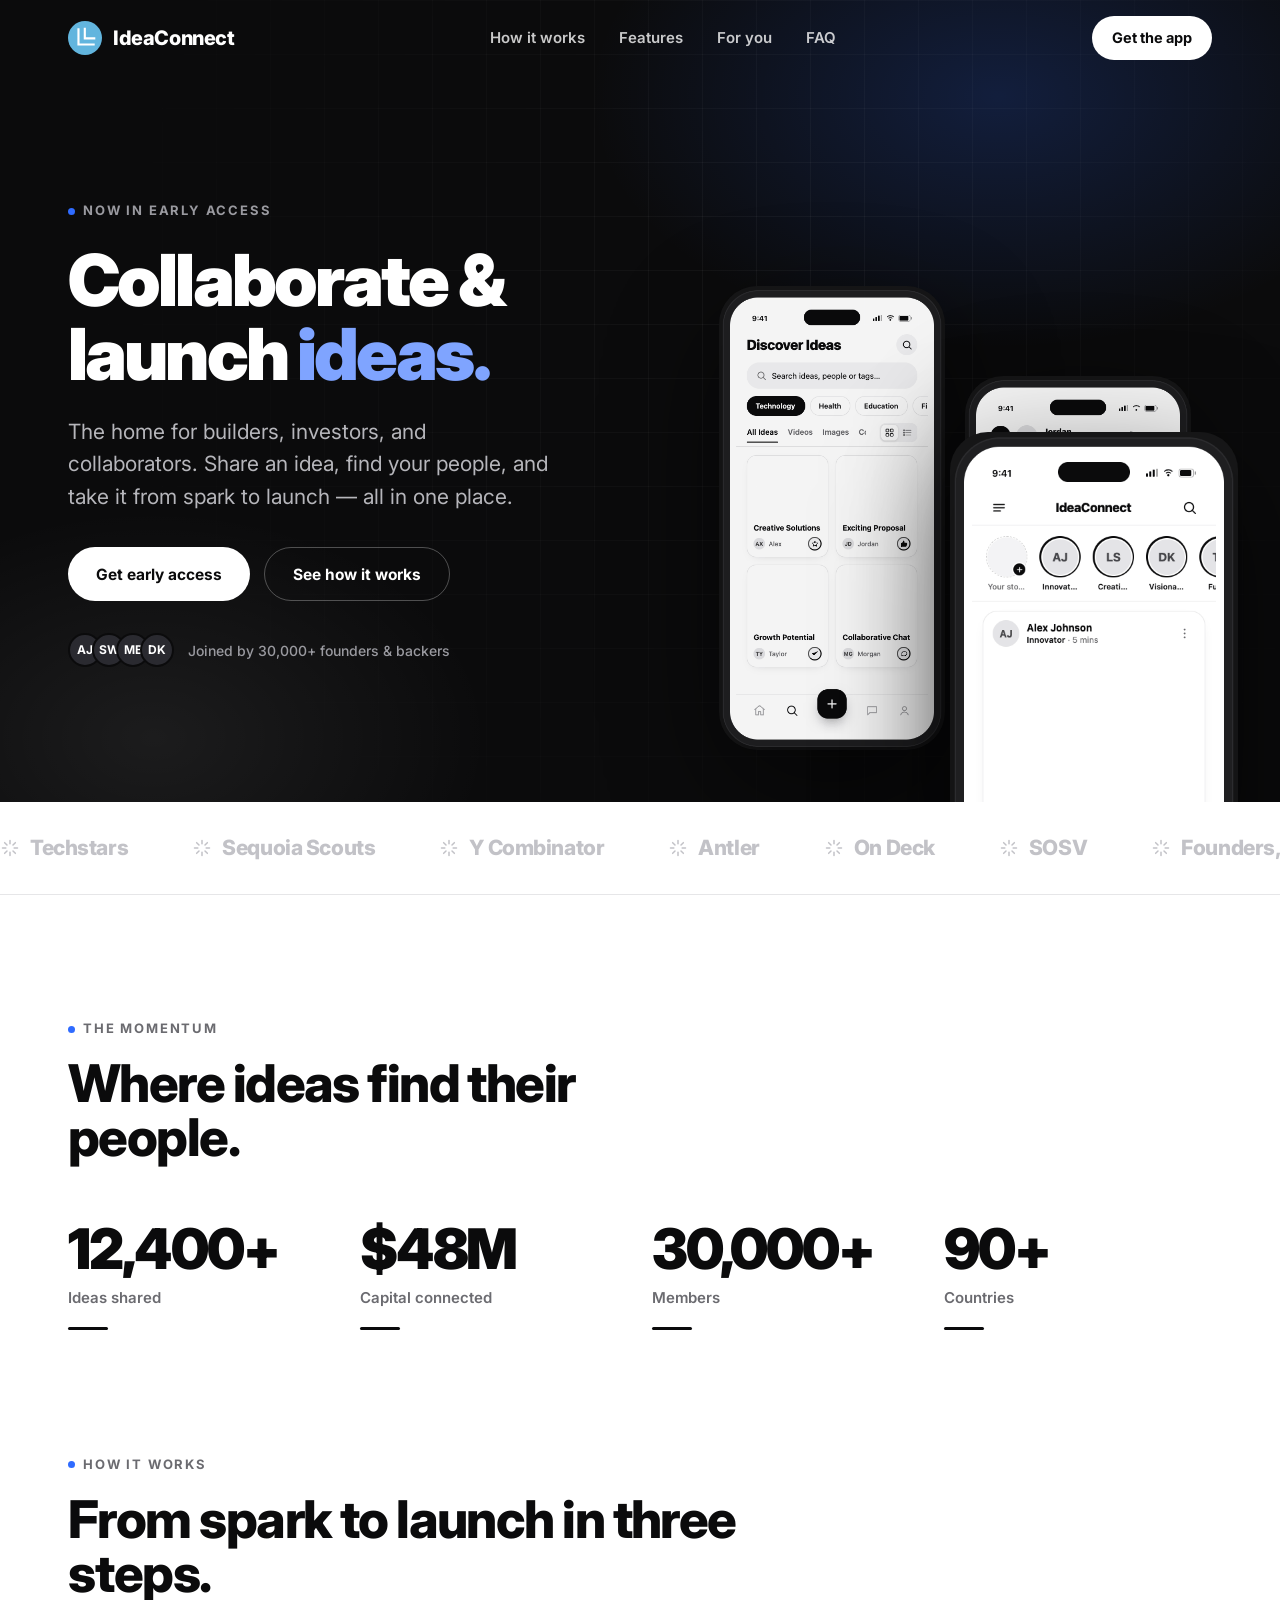
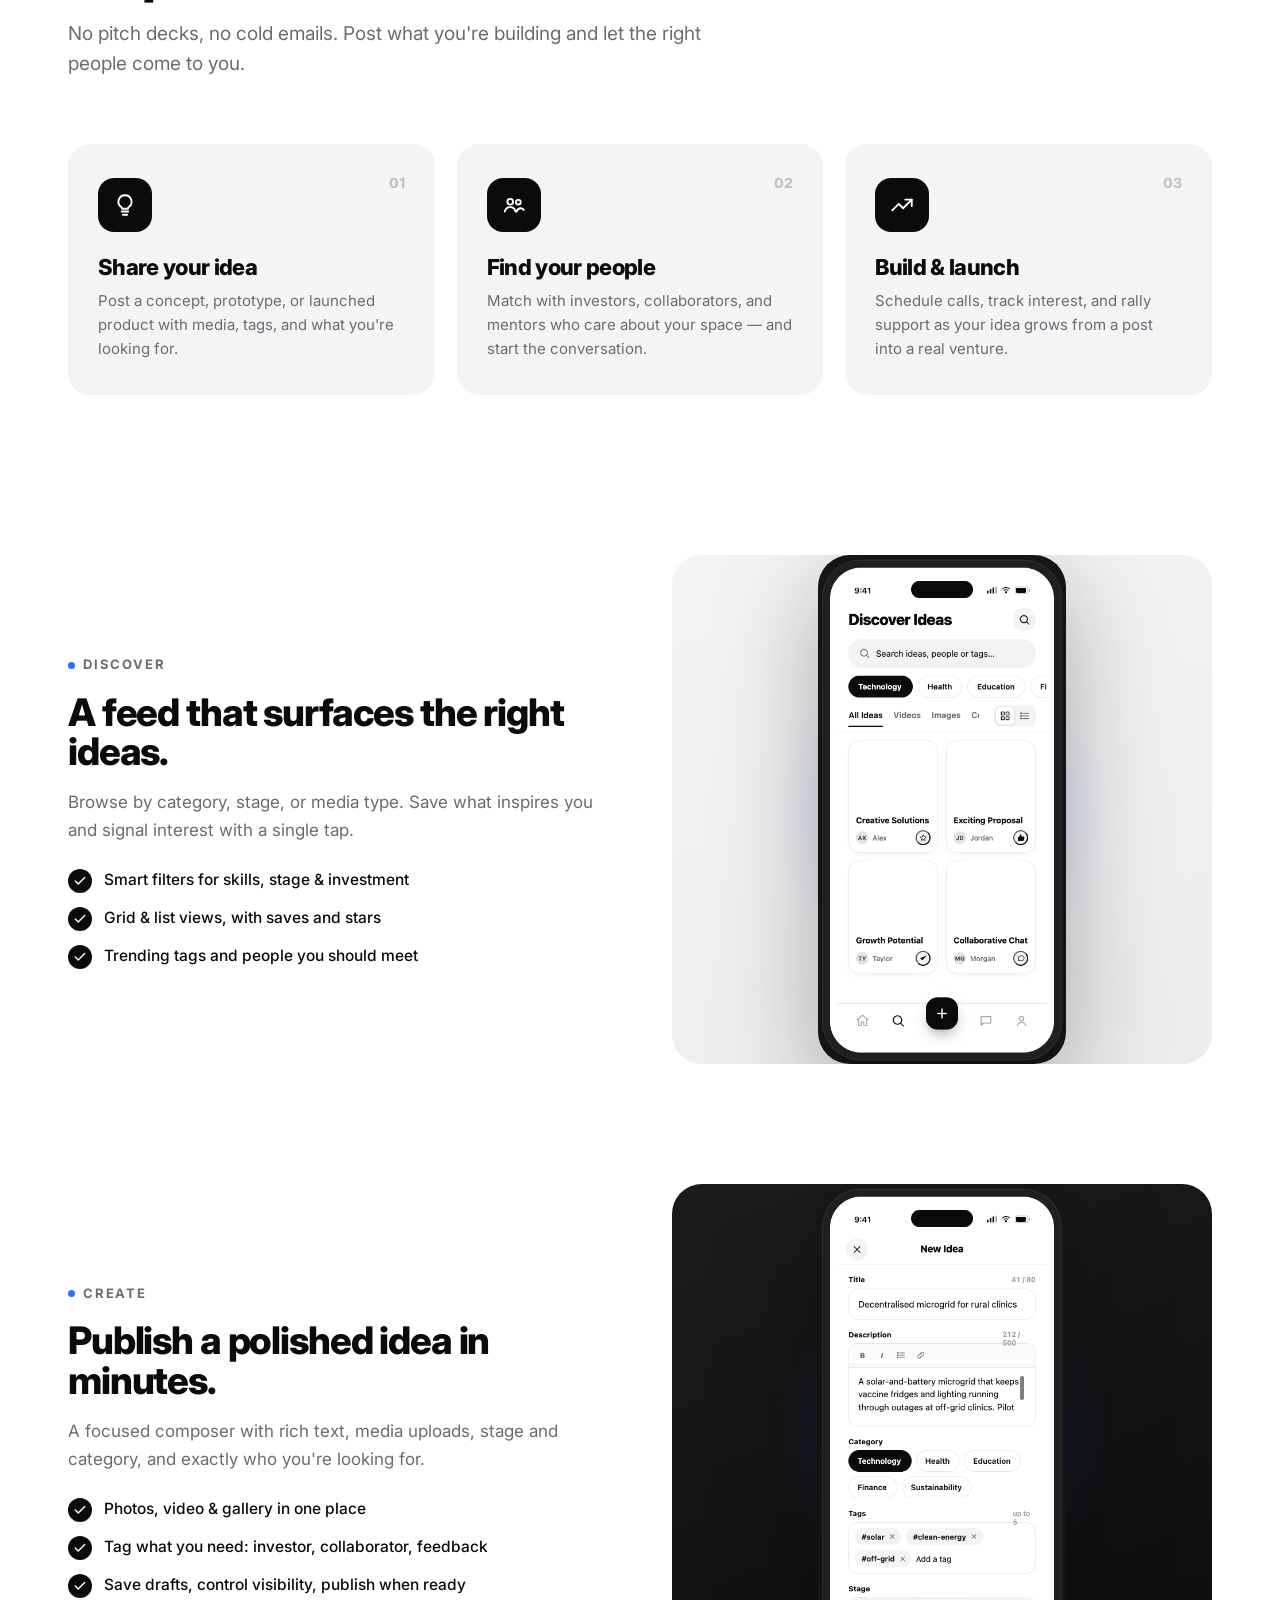
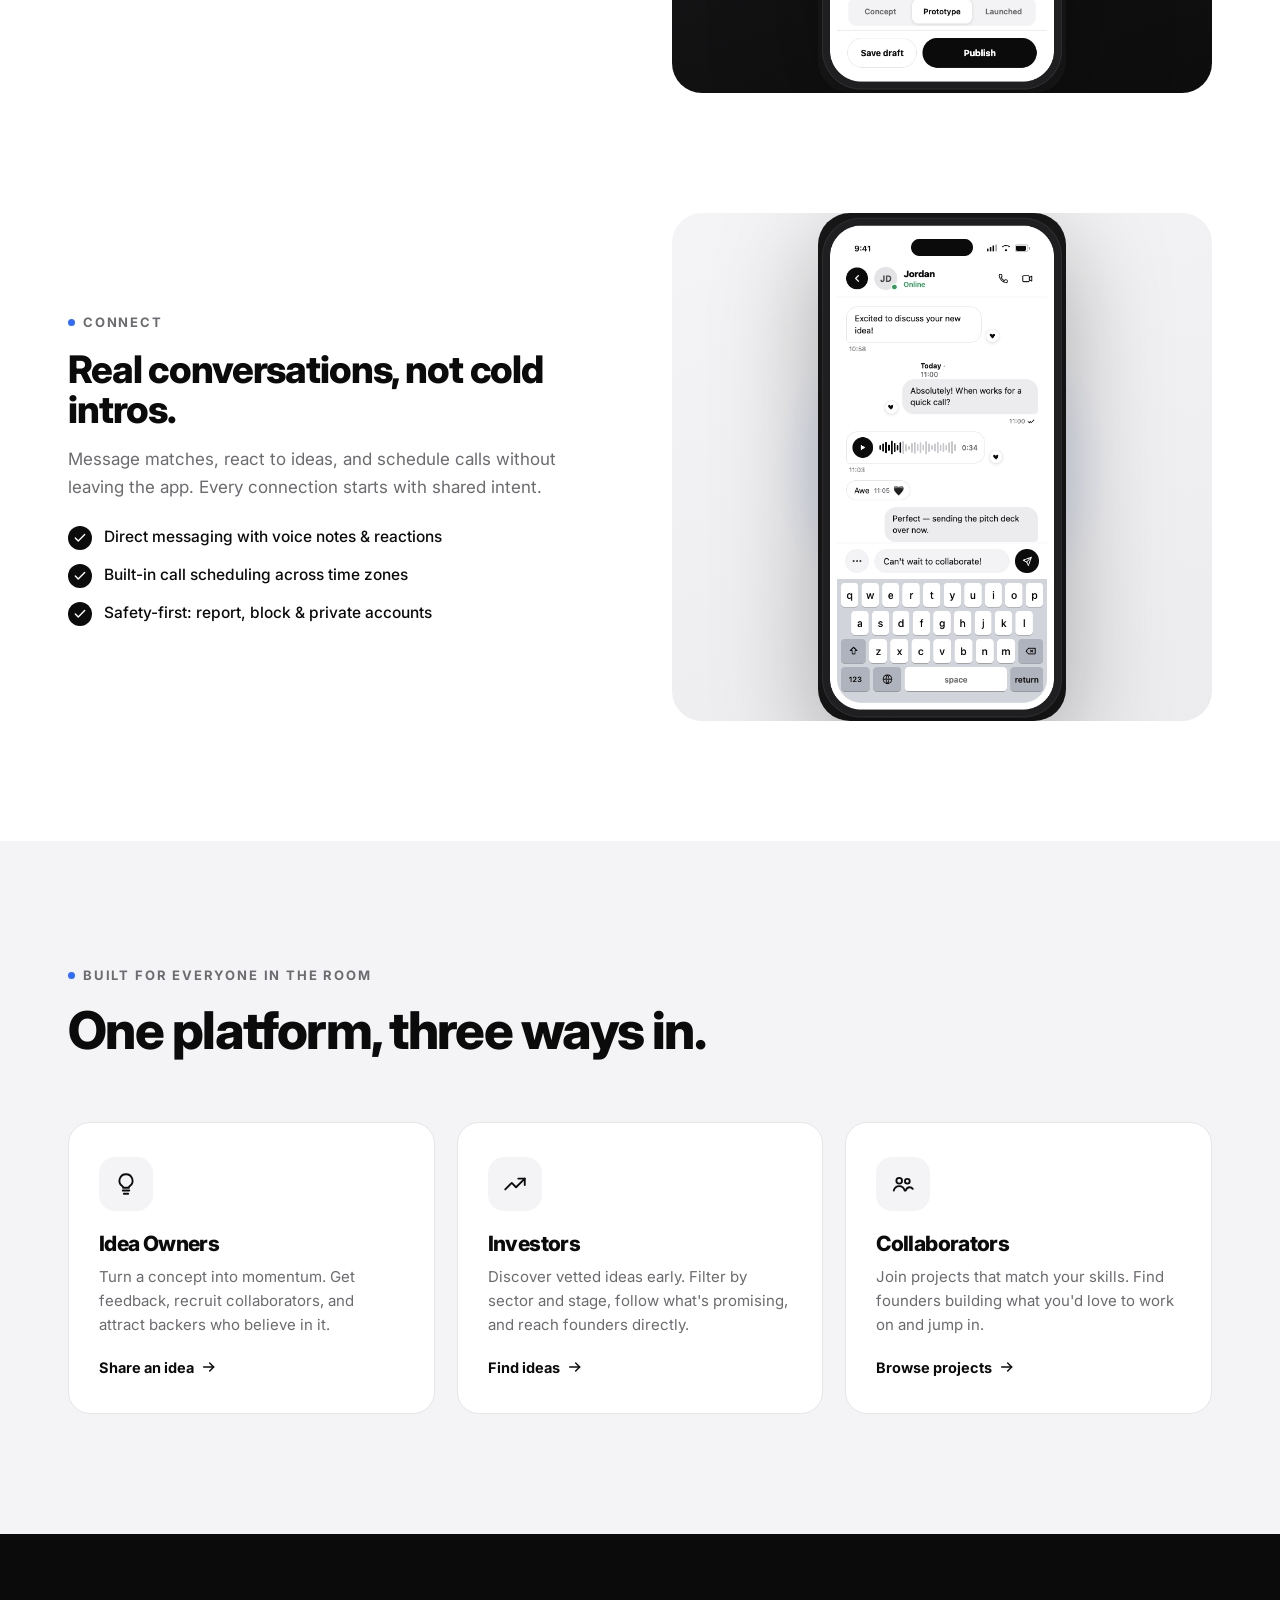
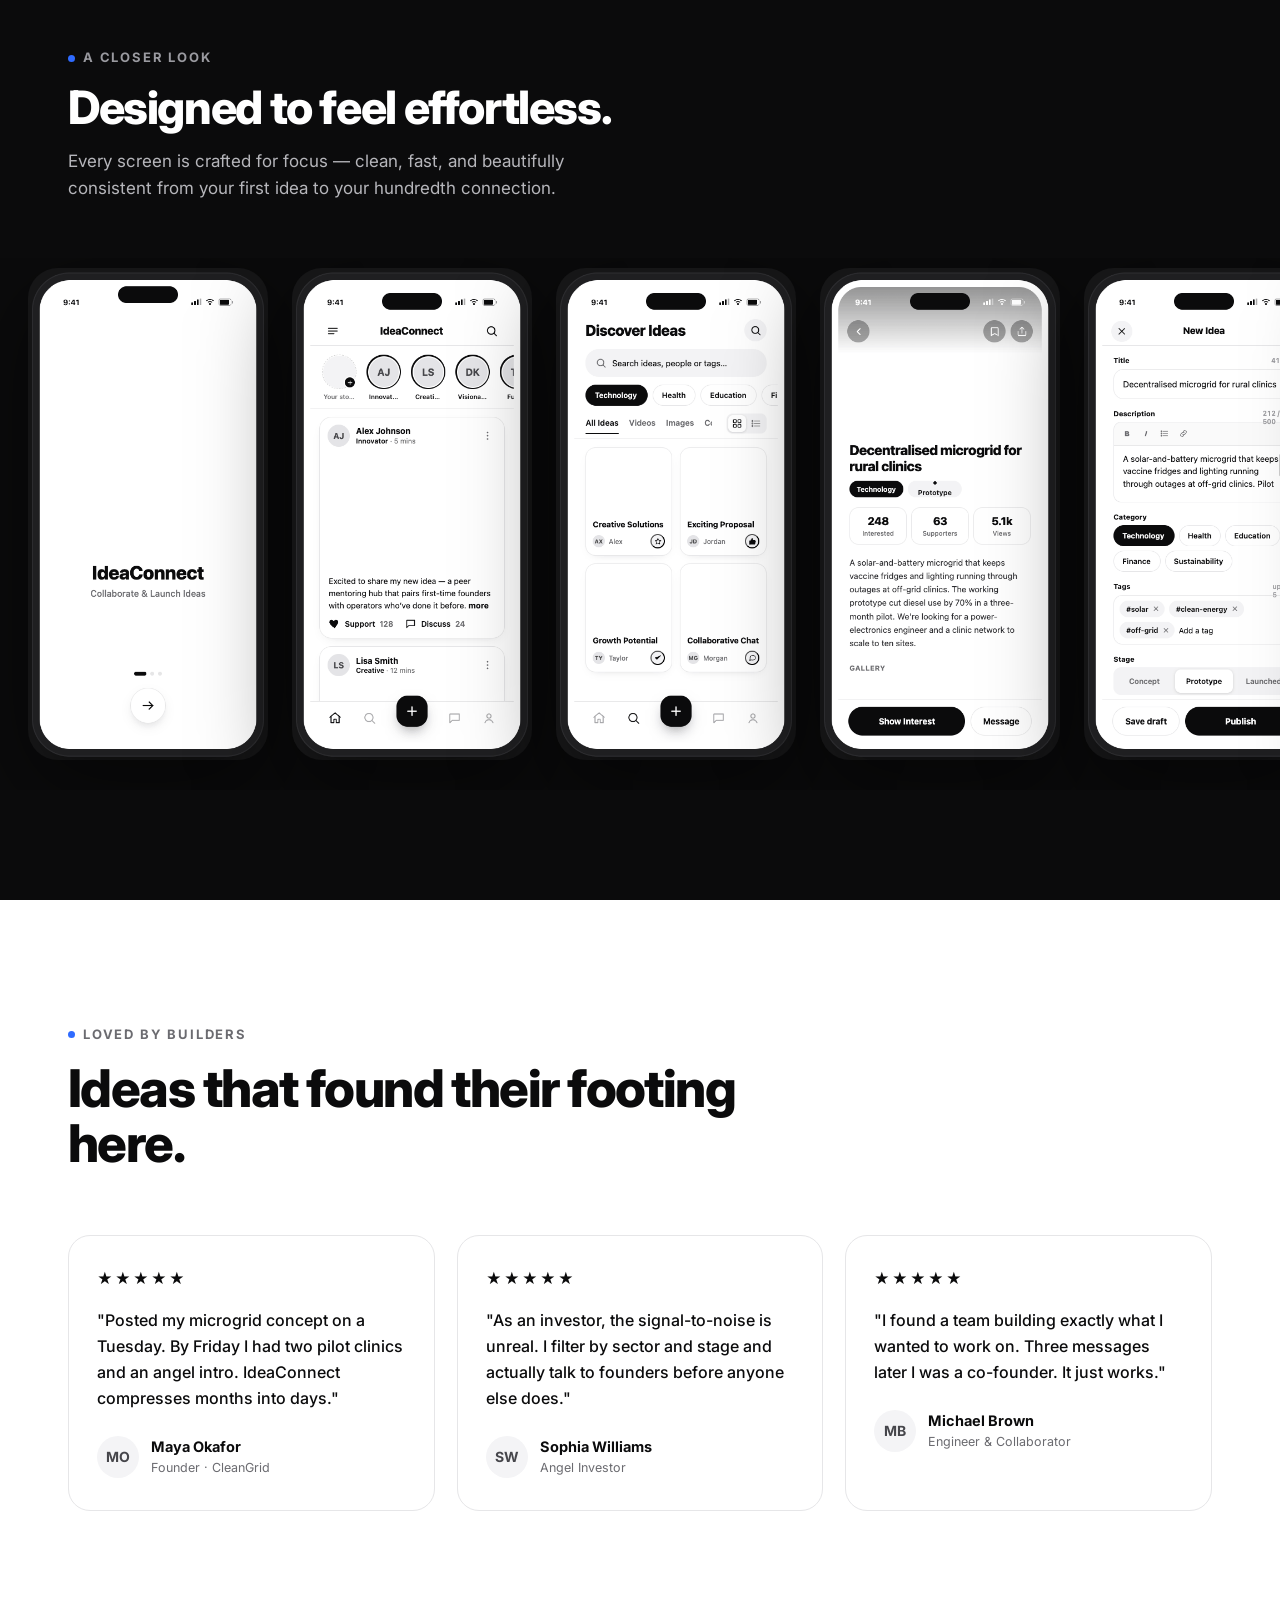
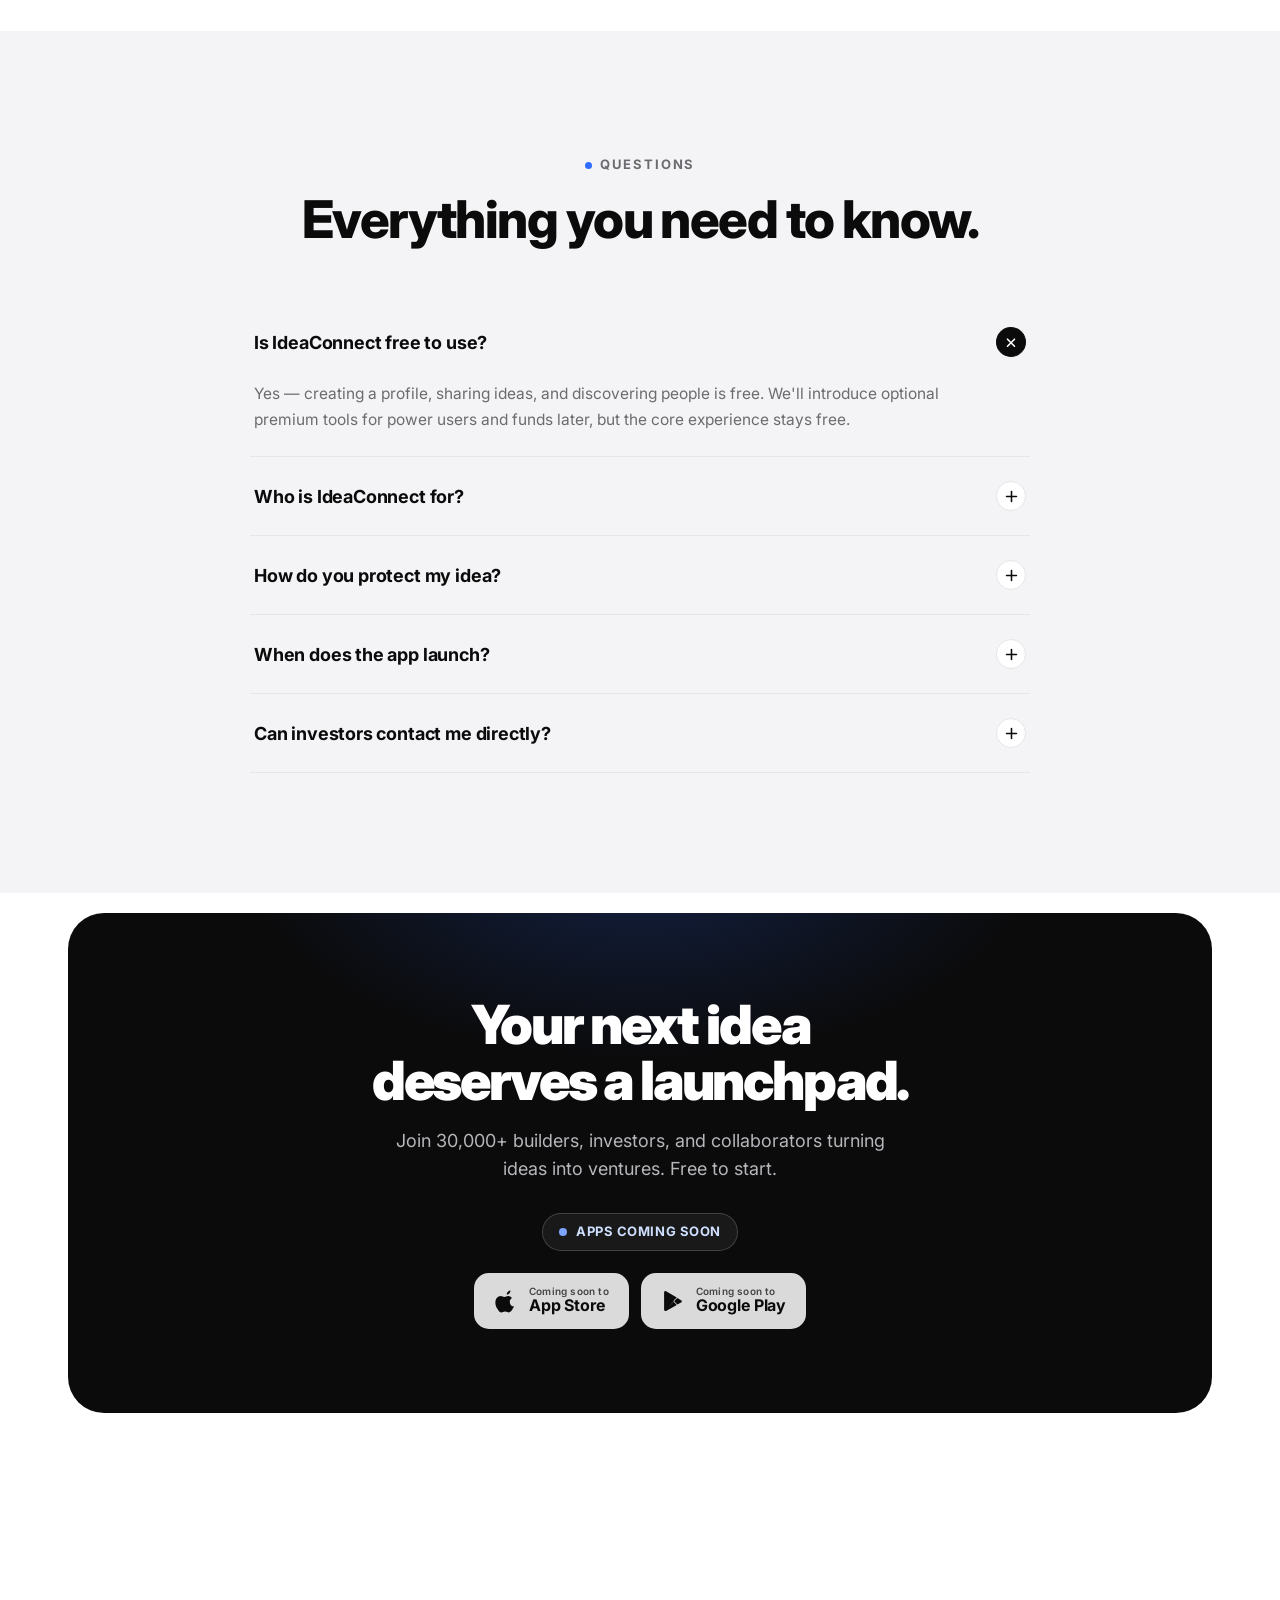
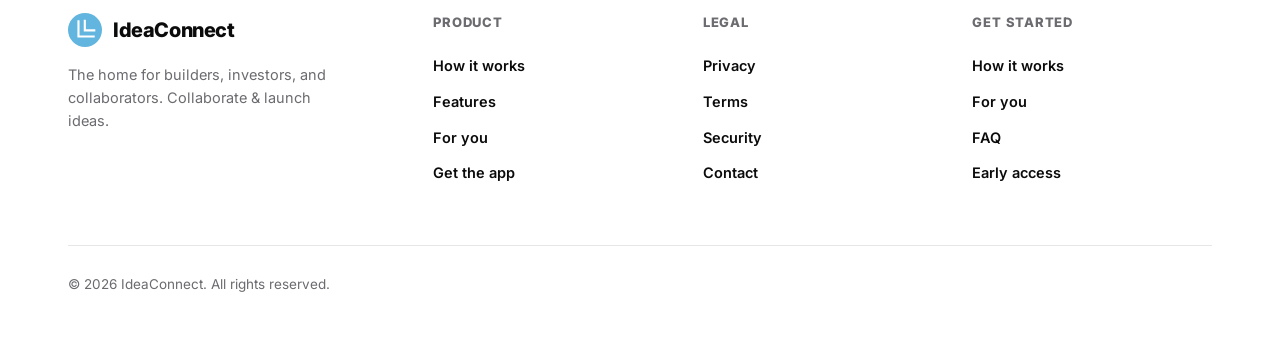
==== commit 3669cacc: "Mark mobile apps as coming soon Apps aren't released yet, so replace the live App Store / Google Pla" ====
--- a/index.html
+++ b/index.html
@@ -203,7 +203,14 @@
   .cta-in{position:relative;z-index:2;}
   .cta h2{font-size:clamp(32px,4.6vw,54px);font-weight:900;letter-spacing:-0.04em;}
   .cta p{color:#B6B6BB;font-size:18px;margin-top:18px;max-width:520px;margin-left:auto;margin-right:auto;line-height:1.55;}
-  .cta .badges{justify-content:center;margin-top:34px;}
+  .cta .badges{justify-content:center;margin-top:22px;}
+  .soon-pill{display:inline-flex;align-items:center;gap:9px;margin-top:30px;padding:8px 16px;border-radius:999px;
+    border:1px solid rgba(255,255,255,.18);background:rgba(255,255,255,.06);color:#CFE0FF;
+    font-size:13px;font-weight:700;letter-spacing:.04em;text-transform:uppercase;}
+  .soon-pill .pulse{width:8px;height:8px;border-radius:50%;background:#7FA4FF;}
+  html.js .soon-pill .pulse{animation:pulse 2s var(--ease) infinite;}
+  @keyframes pulse{0%{box-shadow:0 0 0 0 rgba(127,164,255,.55)}70%{box-shadow:0 0 0 9px rgba(127,164,255,0)}100%{box-shadow:0 0 0 0 rgba(127,164,255,0)}}
+  .badge.soon{pointer-events:none;opacity:.85;}
 
   footer{padding:80px 0 50px;}
   .foot-top{display:grid;grid-template-columns:1.4fr 1fr 1fr 1fr;gap:30px;}
@@ -517,9 +524,10 @@
       <div class="cta-in">
         <h2>Your next idea<br/>deserves a launchpad.</h2>
         <p>Join 30,000+ builders, investors, and collaborators turning ideas into ventures. Free to start.</p>
-        <div class="badges">
-          <a class="badge on-dark" href="#"><svg viewBox="0 0 24 24" fill="currentColor"><path d="M16.5 1.5c.1 1-.3 2-1 2.8-.7.8-1.8 1.4-2.8 1.3-.1-1 .4-2 1-2.7.7-.8 1.9-1.4 2.8-1.4zM20 17.2c-.5 1.2-.8 1.7-1.4 2.8-.9 1.5-2.2 3.4-3.8 3.4-1.4 0-1.8-.9-3.7-.9s-2.4.9-3.7.9c-1.6 0-2.8-1.7-3.7-3.2C1 16.9.7 12 2.4 9.4c1-1.6 2.6-2.5 4.1-2.5 1.6 0 2.6 1 3.9 1 1.3 0 2-1 3.9-1 1.3 0 2.7.7 3.7 2-3.2 1.8-2.7 6.4 0 8.3z"/></svg><span class="b-t"><small>Download on the</small><span>App Store</span></span></a>
-          <a class="badge on-dark" href="#"><svg viewBox="0 0 24 24" fill="currentColor"><path d="M3.6 2.3c-.3.3-.5.8-.5 1.4v16.6c0 .6.2 1.1.5 1.4l.1.1L13 12.1v-.2L3.7 2.2l-.1.1zM16.3 15.4l-3.1-3.1v-.2l3.1-3.1.1.1 3.7 2.1c1 .6 1 1.6 0 2.2l-3.8 2zM15.8 15.9l-3.2-3.2-9.1 9.1c.4.4 1 .4 1.6.1l10.7-6zM15.8 8.4 5.1 2.3c-.6-.3-1.2-.3-1.6.1l9.1 9.1 3.2-3.1z"/></svg><span class="b-t"><small>Get it on</small><span>Google Play</span></span></a>
+        <div class="soon-pill"><span class="pulse"></span>Apps coming soon</div>
+        <div class="badges" role="group" aria-label="Mobile apps coming soon">
+          <span class="badge on-dark soon"><svg viewBox="0 0 24 24" fill="currentColor"><path d="M16.5 1.5c.1 1-.3 2-1 2.8-.7.8-1.8 1.4-2.8 1.3-.1-1 .4-2 1-2.7.7-.8 1.9-1.4 2.8-1.4zM20 17.2c-.5 1.2-.8 1.7-1.4 2.8-.9 1.5-2.2 3.4-3.8 3.4-1.4 0-1.8-.9-3.7-.9s-2.4.9-3.7.9c-1.6 0-2.8-1.7-3.7-3.2C1 16.9.7 12 2.4 9.4c1-1.6 2.6-2.5 4.1-2.5 1.6 0 2.6 1 3.9 1 1.3 0 2-1 3.9-1 1.3 0 2.7.7 3.7 2-3.2 1.8-2.7 6.4 0 8.3z"/></svg><span class="b-t"><small>Coming soon to</small><span>App Store</span></span></span>
+          <span class="badge on-dark soon"><svg viewBox="0 0 24 24" fill="currentColor"><path d="M3.6 2.3c-.3.3-.5.8-.5 1.4v16.6c0 .6.2 1.1.5 1.4l.1.1L13 12.1v-.2L3.7 2.2l-.1.1zM16.3 15.4l-3.1-3.1v-.2l3.1-3.1.1.1 3.7 2.1c1 .6 1 1.6 0 2.2l-3.8 2zM15.8 15.9l-3.2-3.2-9.1 9.1c.4.4 1 .4 1.6.1l10.7-6zM15.8 8.4 5.1 2.3c-.6-.3-1.2-.3-1.6.1l9.1 9.1 3.2-3.1z"/></svg><span class="b-t"><small>Coming soon to</small><span>Google Play</span></span></span>
         </div>
       </div>
     </div>
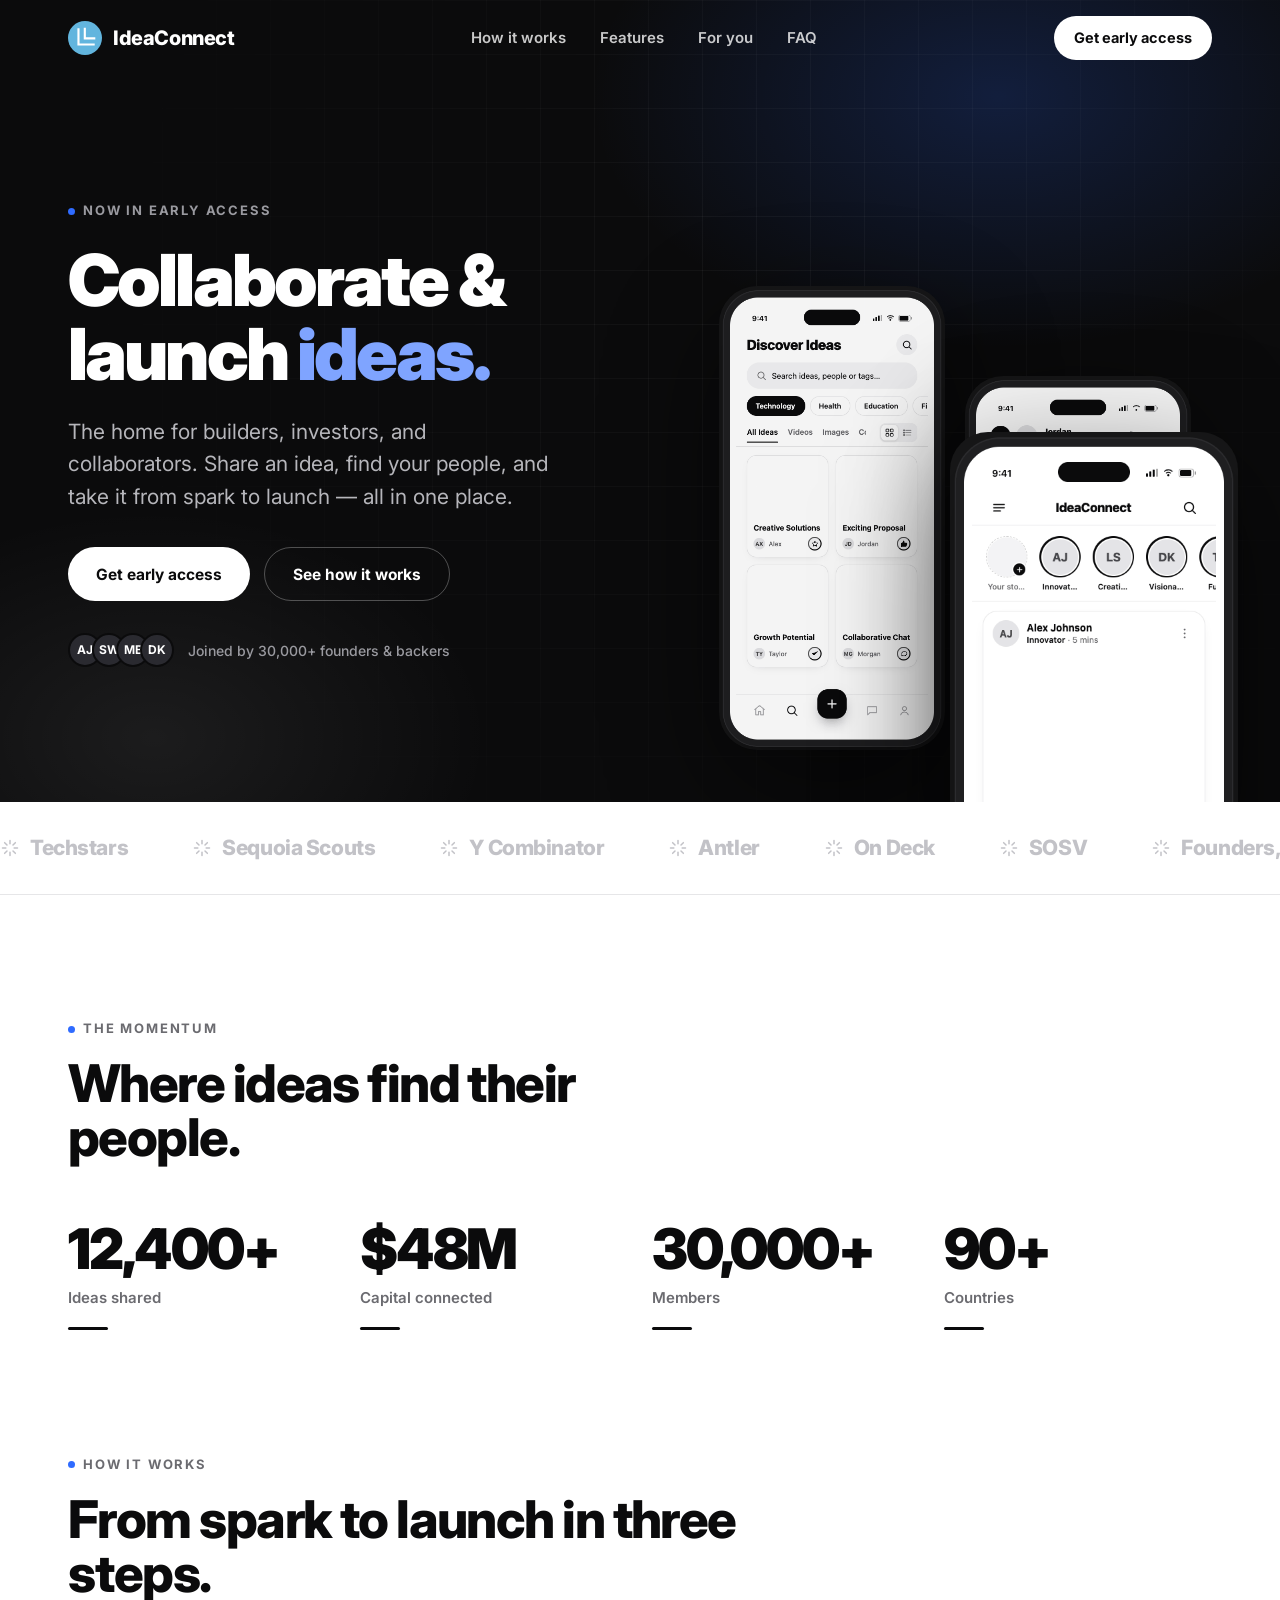
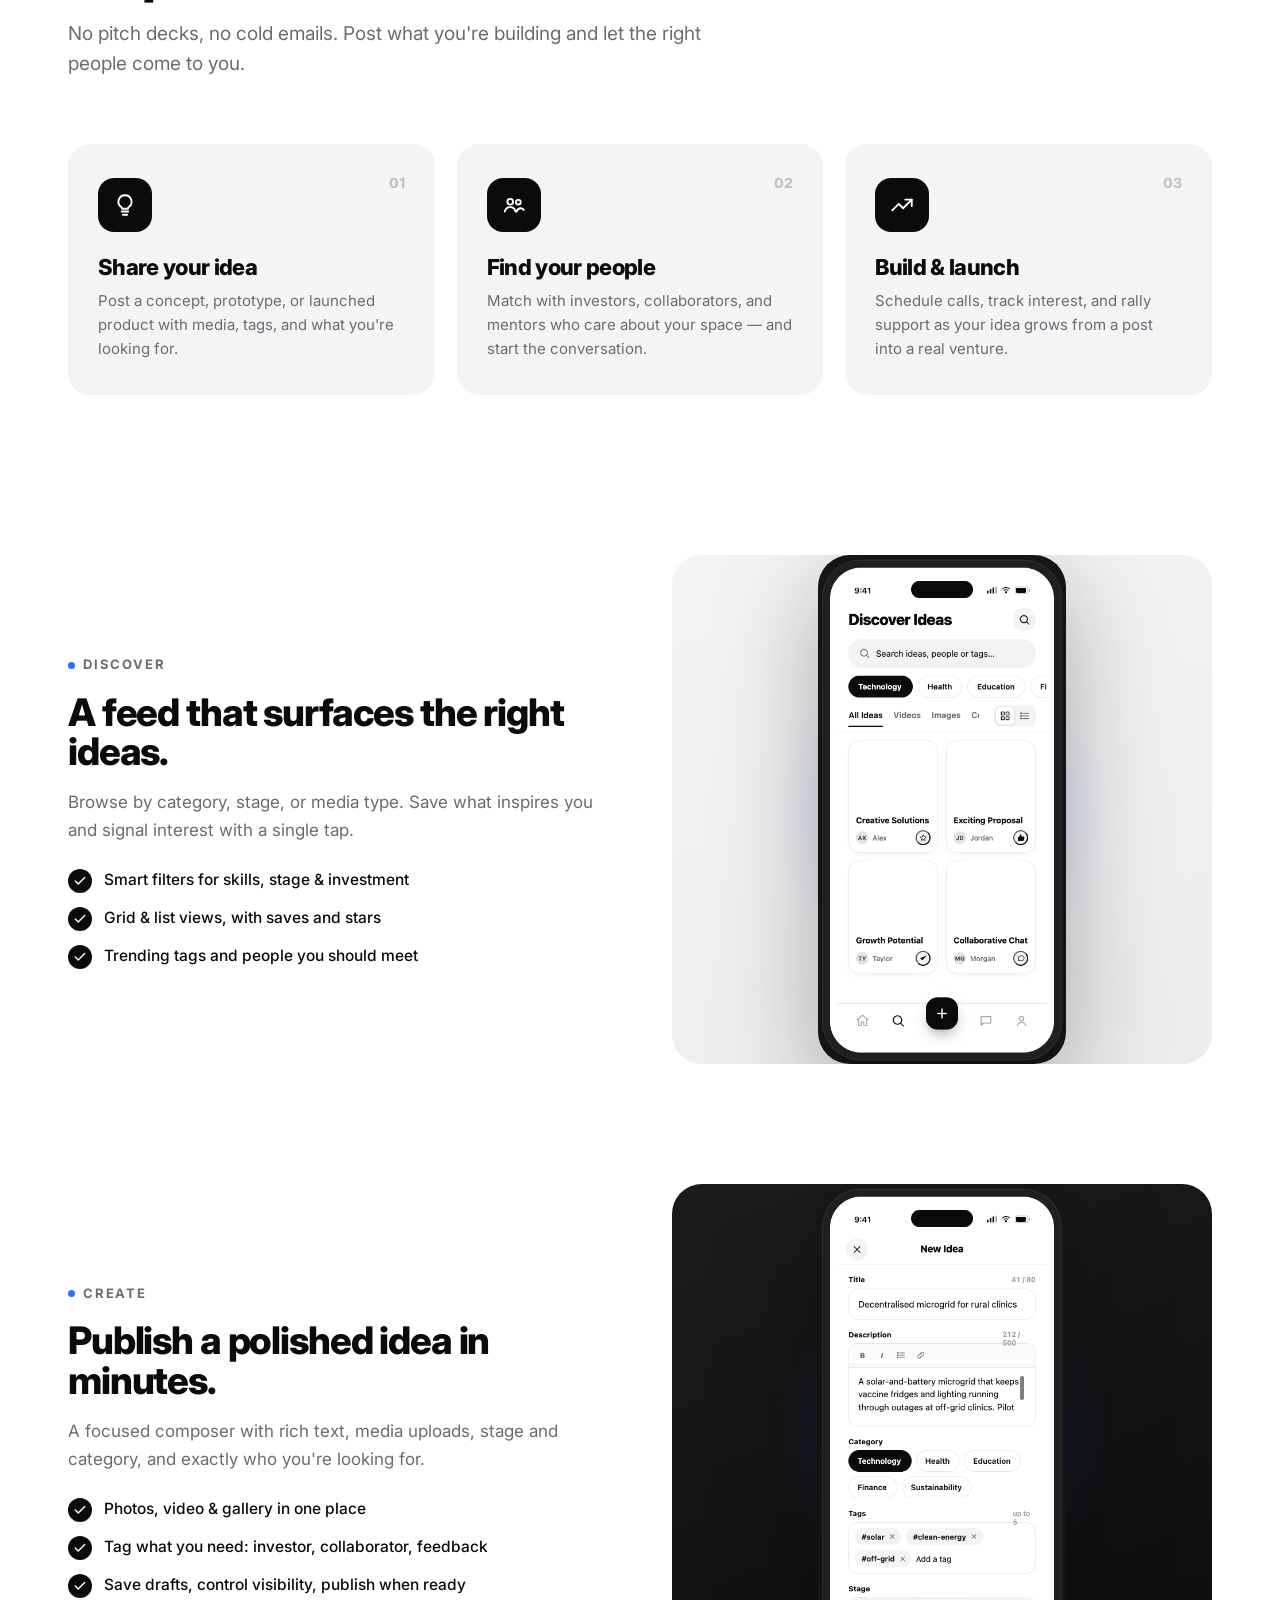
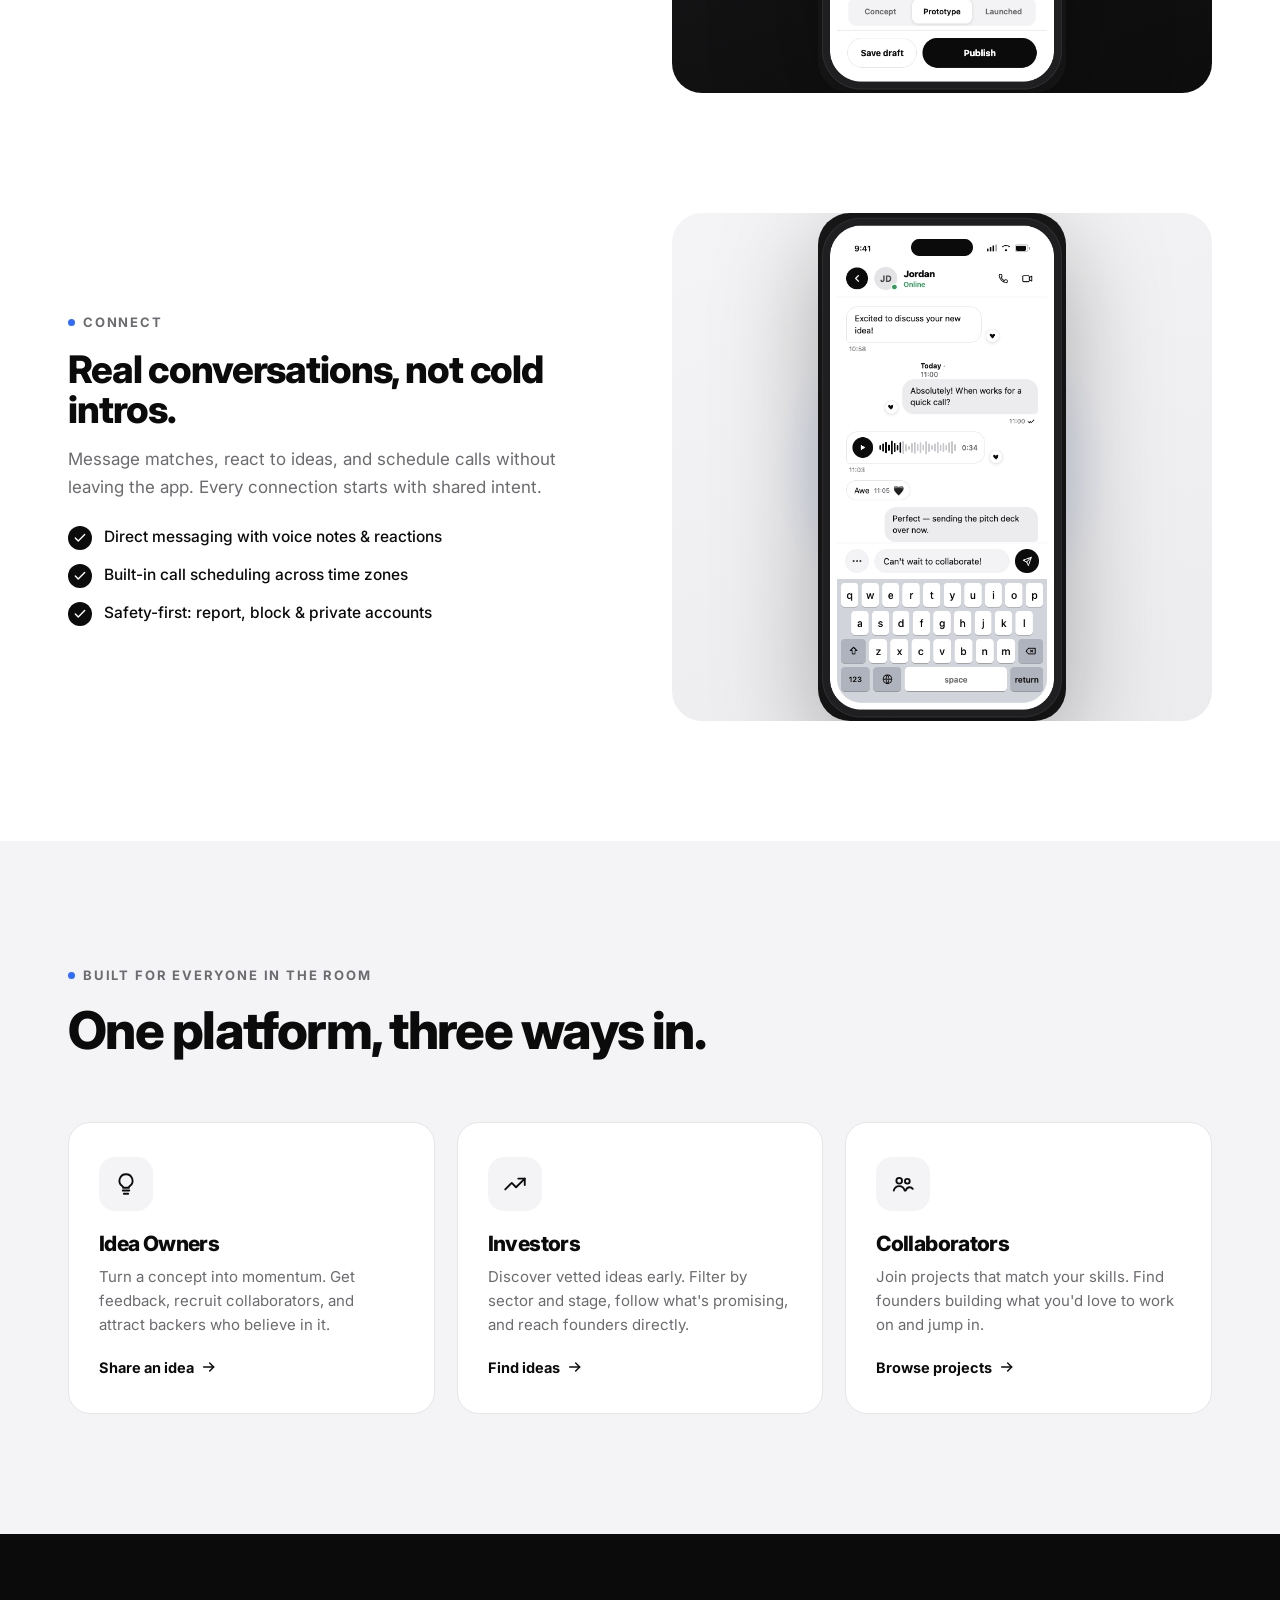
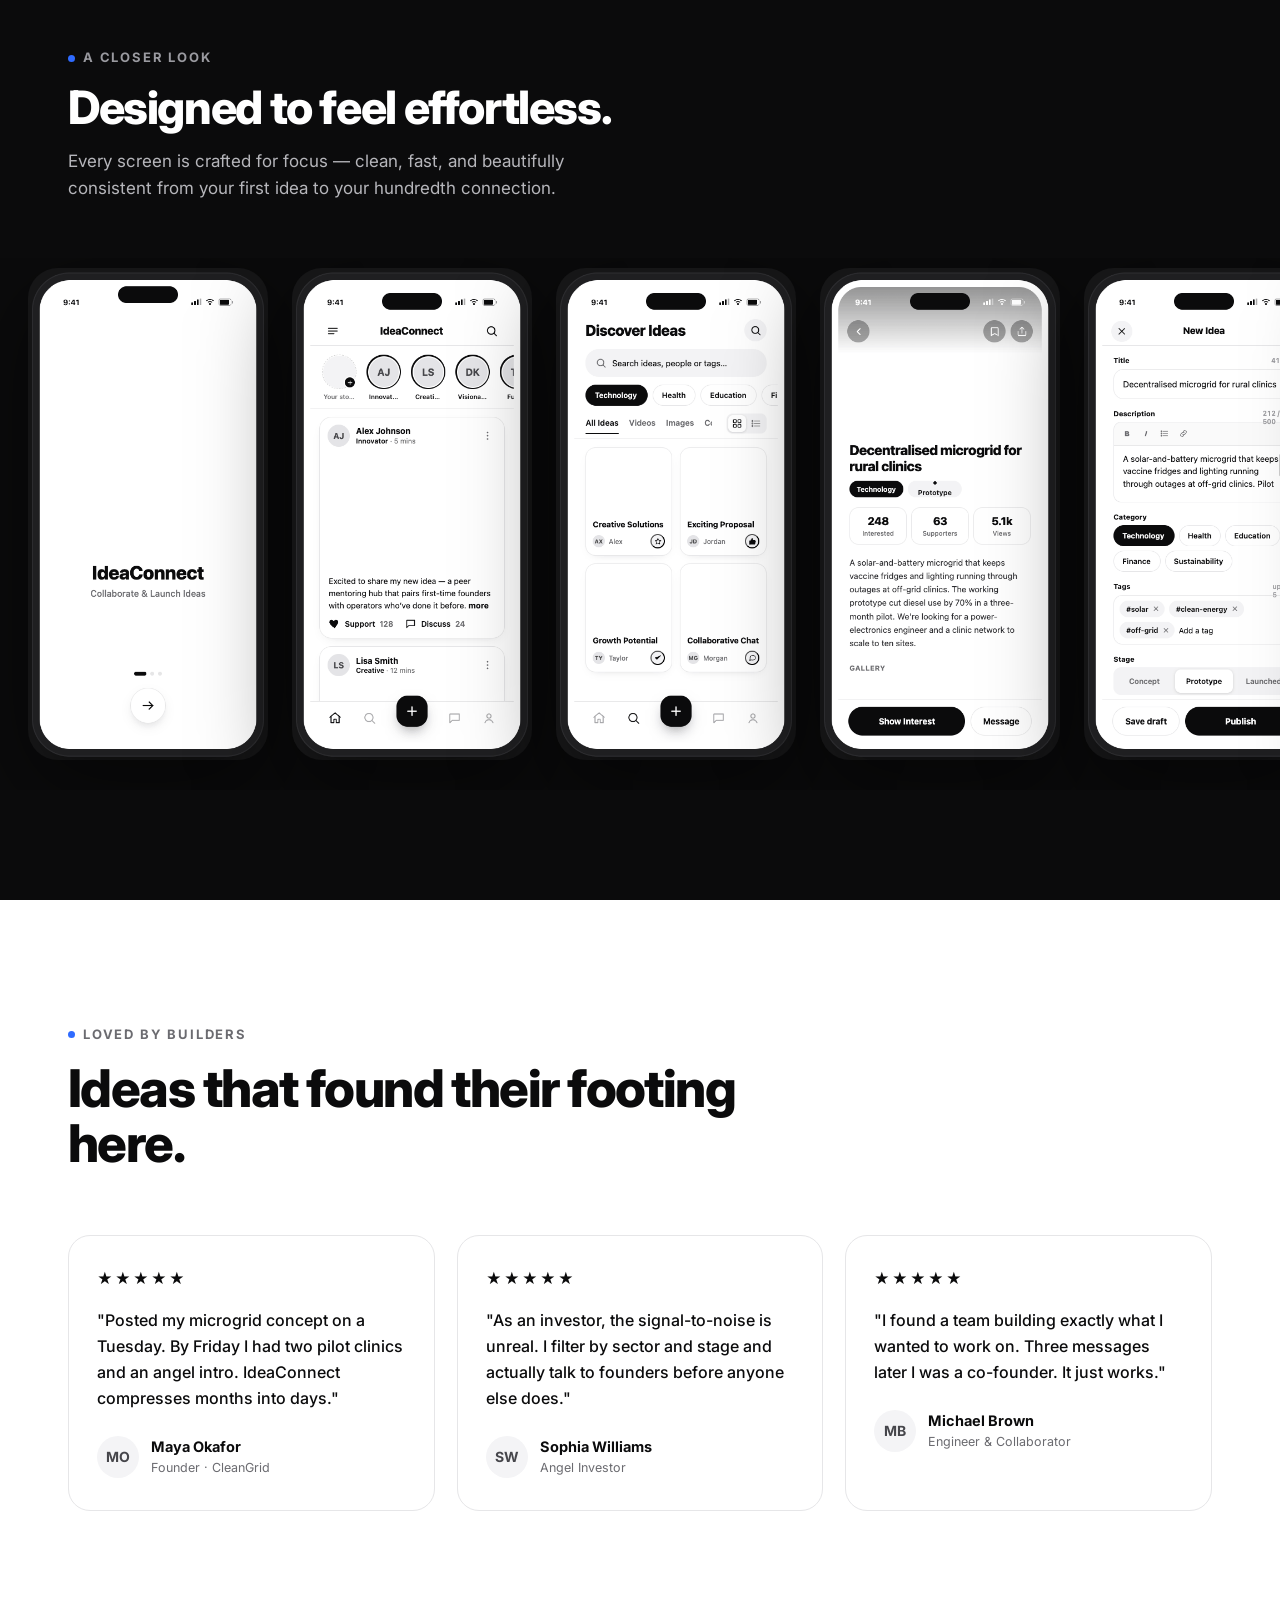
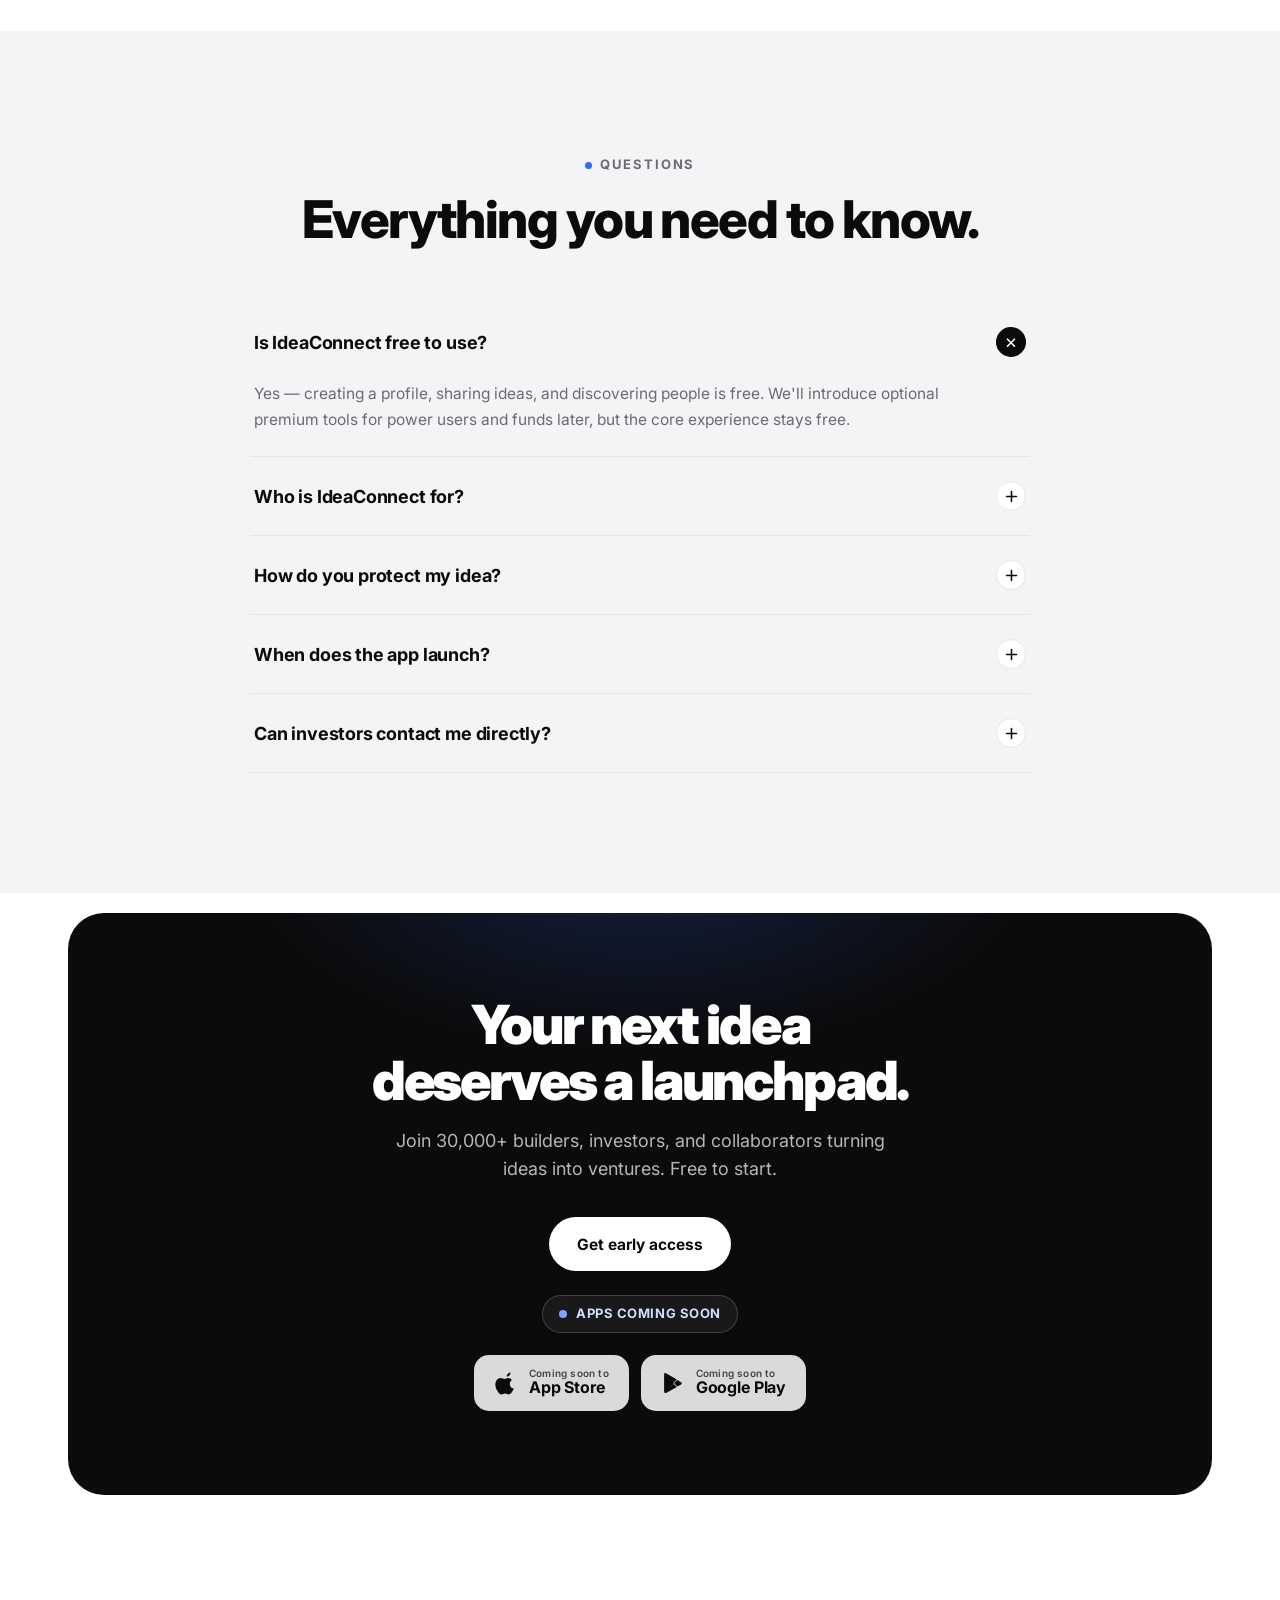
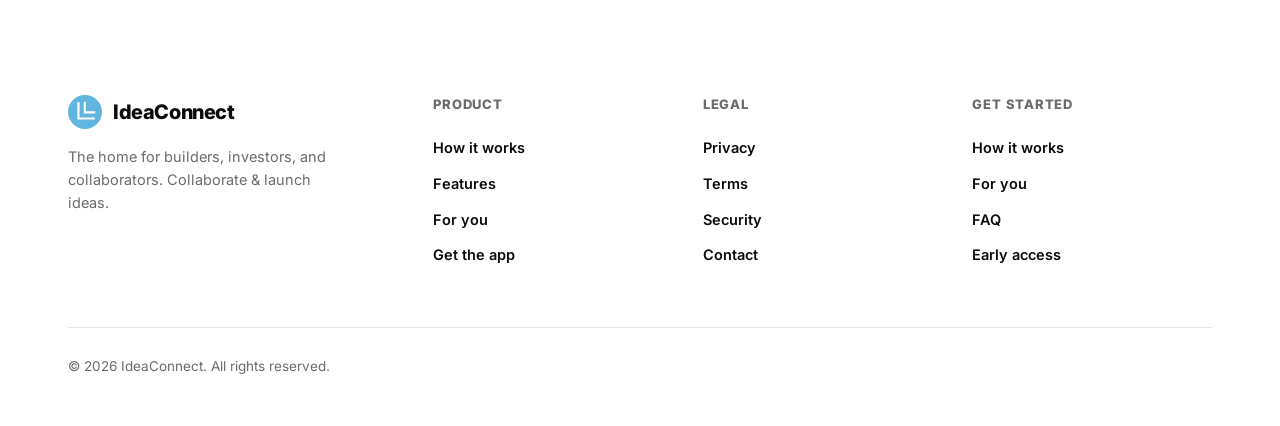
==== commit 3dca32c4: "Wire early-access CTAs to Google Form waitlist Point the nav, hero, and bottom-CTA "Get early access" ====
--- a/index.html
+++ b/index.html
@@ -204,7 +204,7 @@
   .cta h2{font-size:clamp(32px,4.6vw,54px);font-weight:900;letter-spacing:-0.04em;}
   .cta p{color:#B6B6BB;font-size:18px;margin-top:18px;max-width:520px;margin-left:auto;margin-right:auto;line-height:1.55;}
   .cta .badges{justify-content:center;margin-top:22px;}
-  .soon-pill{display:inline-flex;align-items:center;gap:9px;margin-top:30px;padding:8px 16px;border-radius:999px;
+  .soon-pill{display:inline-flex;align-items:center;gap:9px;margin-top:24px;padding:8px 16px;border-radius:999px;
     border:1px solid rgba(255,255,255,.18);background:rgba(255,255,255,.06);color:#CFE0FF;
     font-size:13px;font-weight:700;letter-spacing:.04em;text-transform:uppercase;}
   .soon-pill .pulse{width:8px;height:8px;border-radius:50%;background:#7FA4FF;}
@@ -327,7 +327,7 @@
       <a href="#faq">FAQ</a>
     </div>
     <div class="nav-cta">
-      <a href="#cta" class="btn btn-primary">Get the app</a>
+      <a href="https://forms.gle/CPTDTAvS8rmMY95aA" target="_blank" rel="noopener" class="btn btn-primary">Get early access</a>
       <button class="nav-toggle" aria-label="Menu"><svg viewBox="0 0 24 24" fill="none" stroke="currentColor" stroke-width="2" stroke-linecap="round"><line x1="4" y1="8" x2="20" y2="8"/><line x1="4" y1="16" x2="20" y2="16"/></svg></button>
     </div>
   </div>
@@ -341,7 +341,7 @@
       <h1>Collaborate &amp;<br/>launch <span class="g">ideas.</span></h1>
       <p class="sub">The home for builders, investors, and collaborators. Share an idea, find your people, and take it from spark to launch — all in one place.</p>
       <div class="hero-cta">
-        <a href="#cta" class="btn btn-light">Get early access</a>
+        <a href="https://forms.gle/CPTDTAvS8rmMY95aA" target="_blank" rel="noopener" class="btn btn-light">Get early access</a>
         <a href="#how" class="btn btn-ghost on-dark">See how it works</a>
       </div>
       <div class="hero-proof">
@@ -524,6 +524,7 @@
       <div class="cta-in">
         <h2>Your next idea<br/>deserves a launchpad.</h2>
         <p>Join 30,000+ builders, investors, and collaborators turning ideas into ventures. Free to start.</p>
+        <div style="margin-top:34px;"><a href="https://forms.gle/CPTDTAvS8rmMY95aA" target="_blank" rel="noopener" class="btn btn-light">Get early access</a></div>
         <div class="soon-pill"><span class="pulse"></span>Apps coming soon</div>
         <div class="badges" role="group" aria-label="Mobile apps coming soon">
           <span class="badge on-dark soon"><svg viewBox="0 0 24 24" fill="currentColor"><path d="M16.5 1.5c.1 1-.3 2-1 2.8-.7.8-1.8 1.4-2.8 1.3-.1-1 .4-2 1-2.7.7-.8 1.9-1.4 2.8-1.4zM20 17.2c-.5 1.2-.8 1.7-1.4 2.8-.9 1.5-2.2 3.4-3.8 3.4-1.4 0-1.8-.9-3.7-.9s-2.4.9-3.7.9c-1.6 0-2.8-1.7-3.7-3.2C1 16.9.7 12 2.4 9.4c1-1.6 2.6-2.5 4.1-2.5 1.6 0 2.6 1 3.9 1 1.3 0 2-1 3.9-1 1.3 0 2.7.7 3.7 2-3.2 1.8-2.7 6.4 0 8.3z"/></svg><span class="b-t"><small>Coming soon to</small><span>App Store</span></span></span>
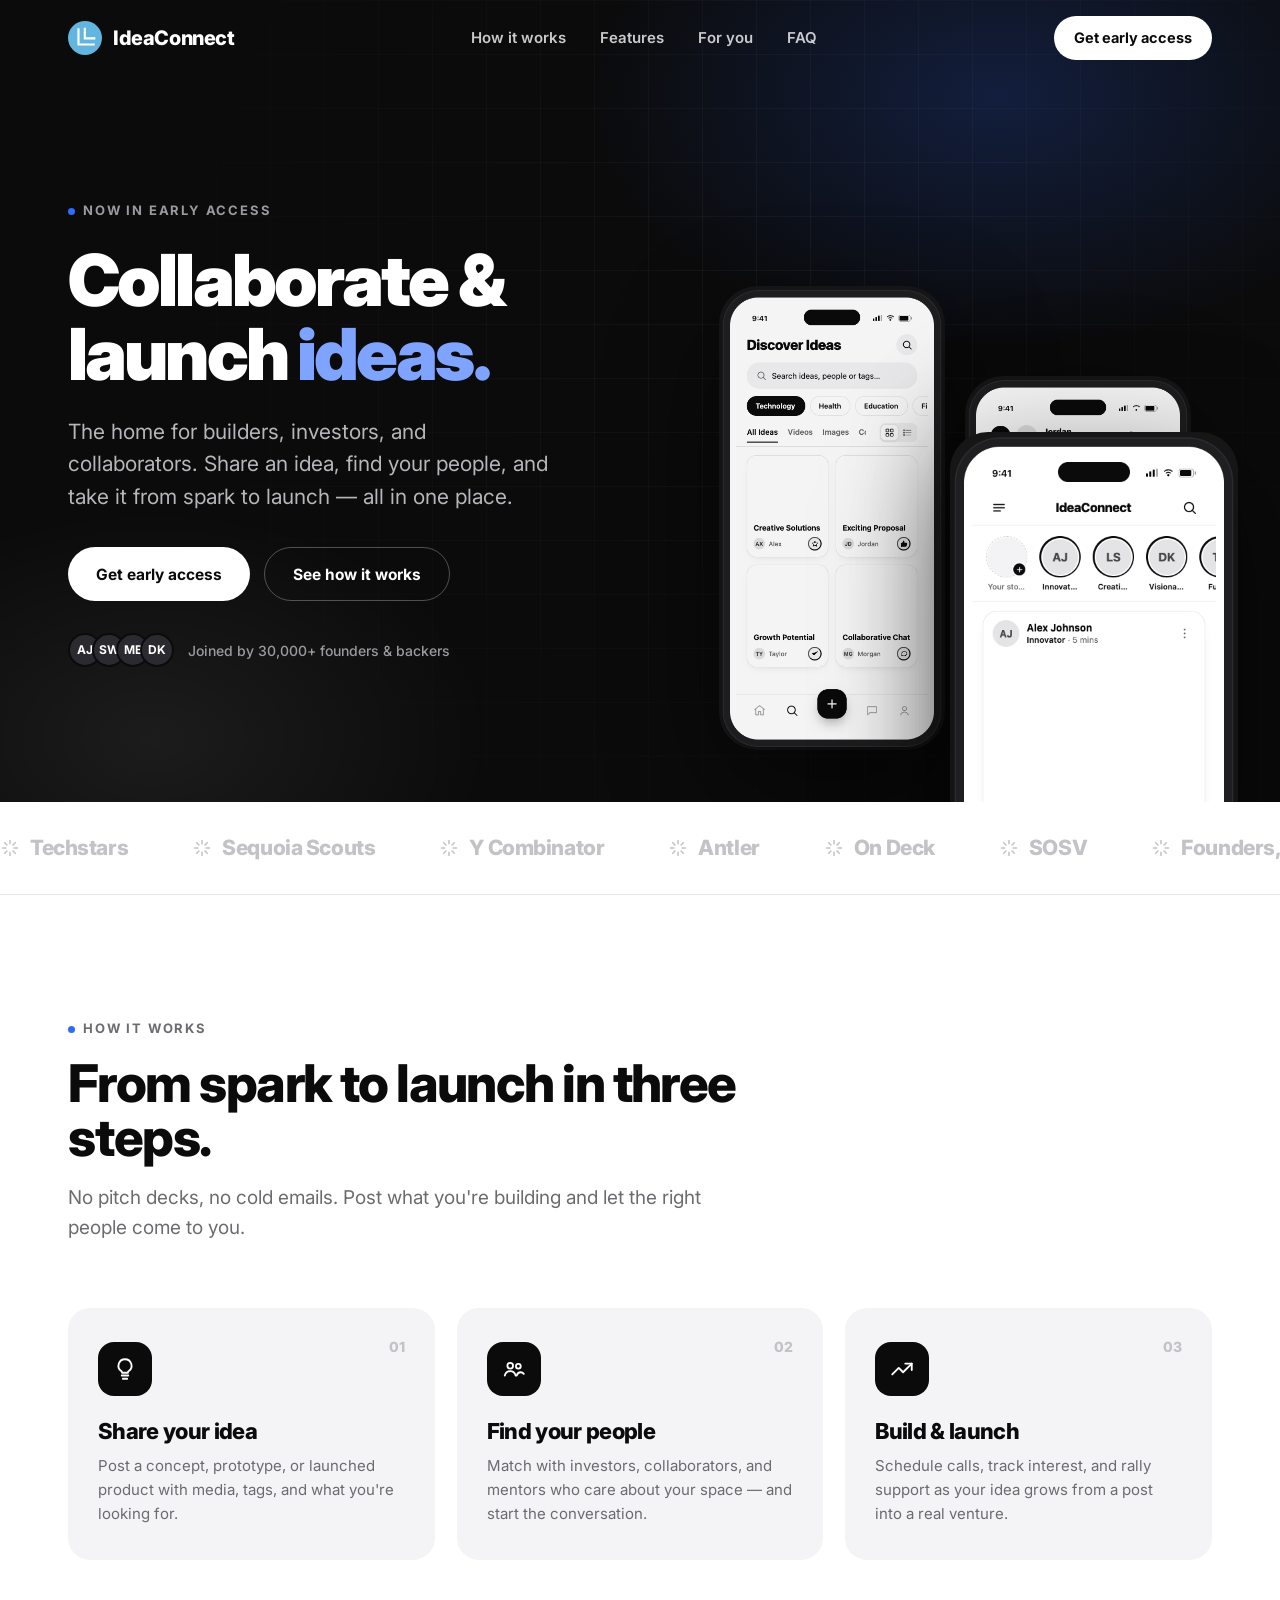
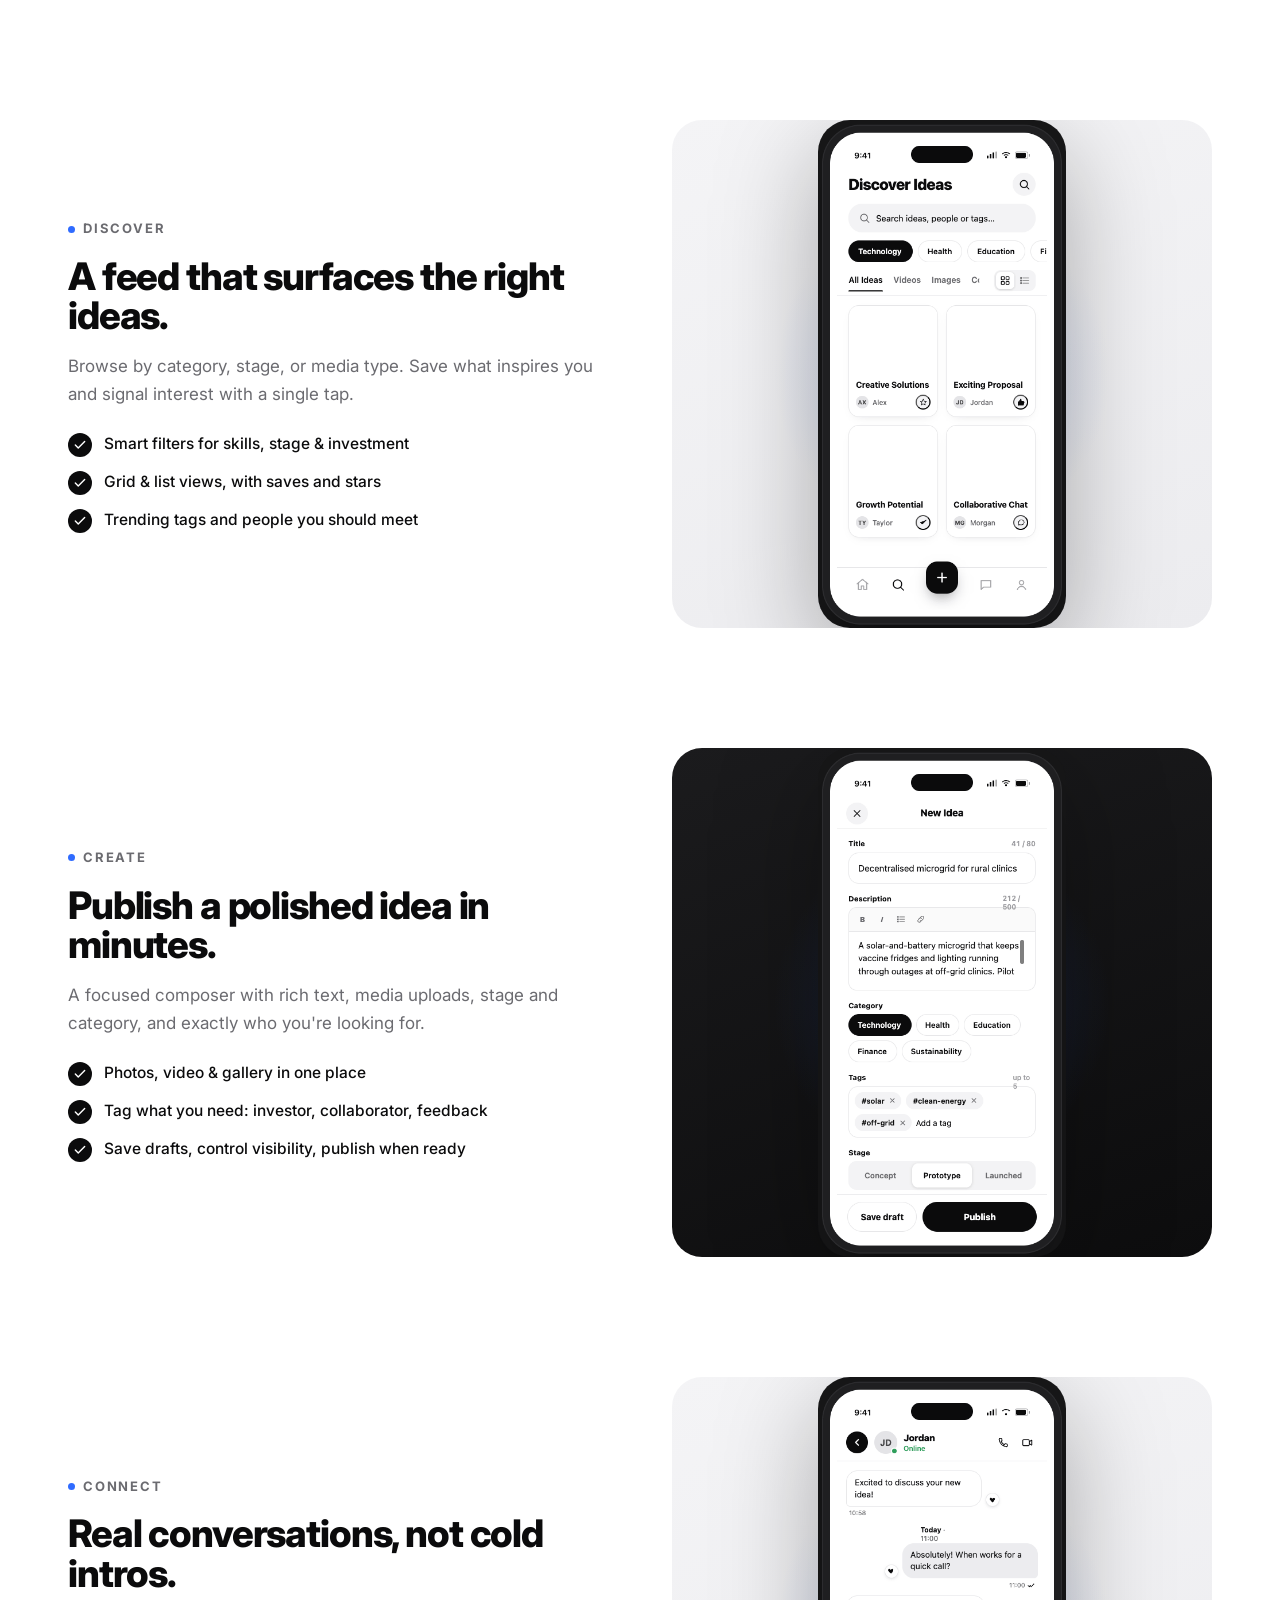
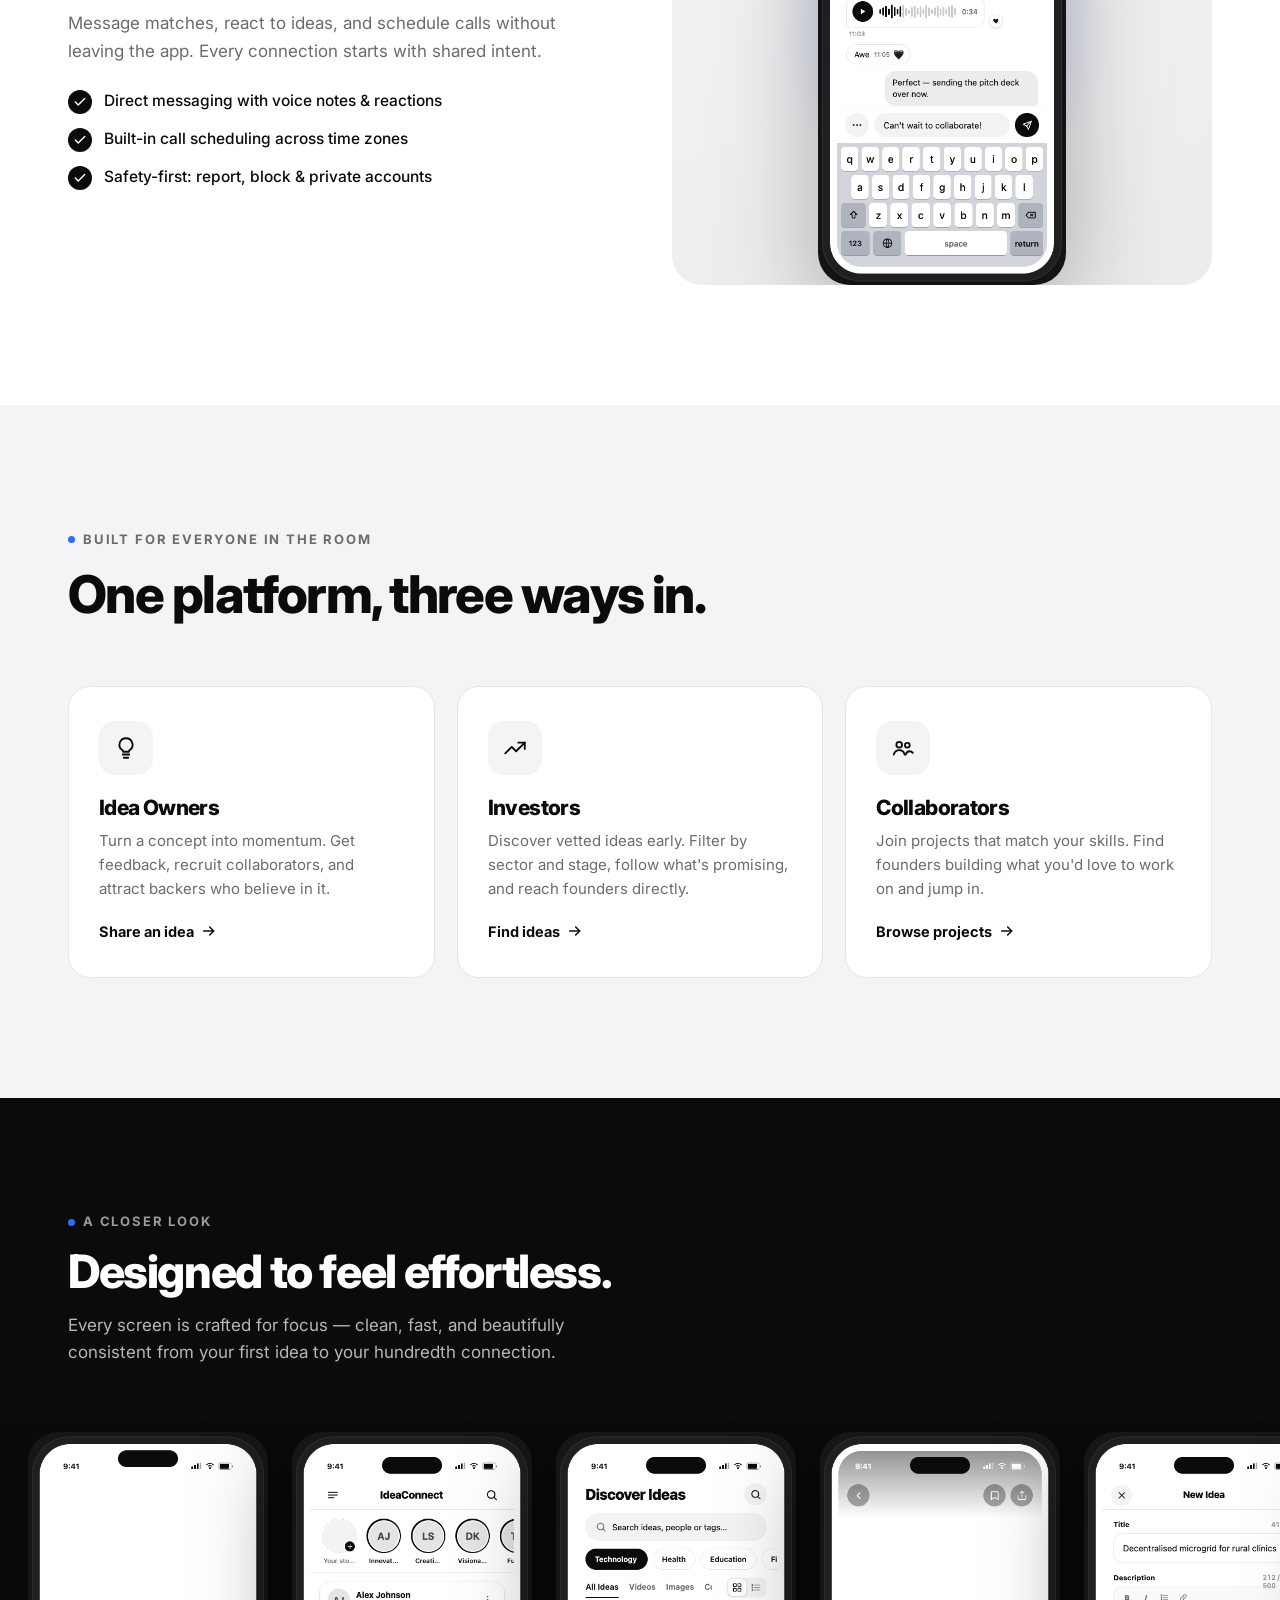
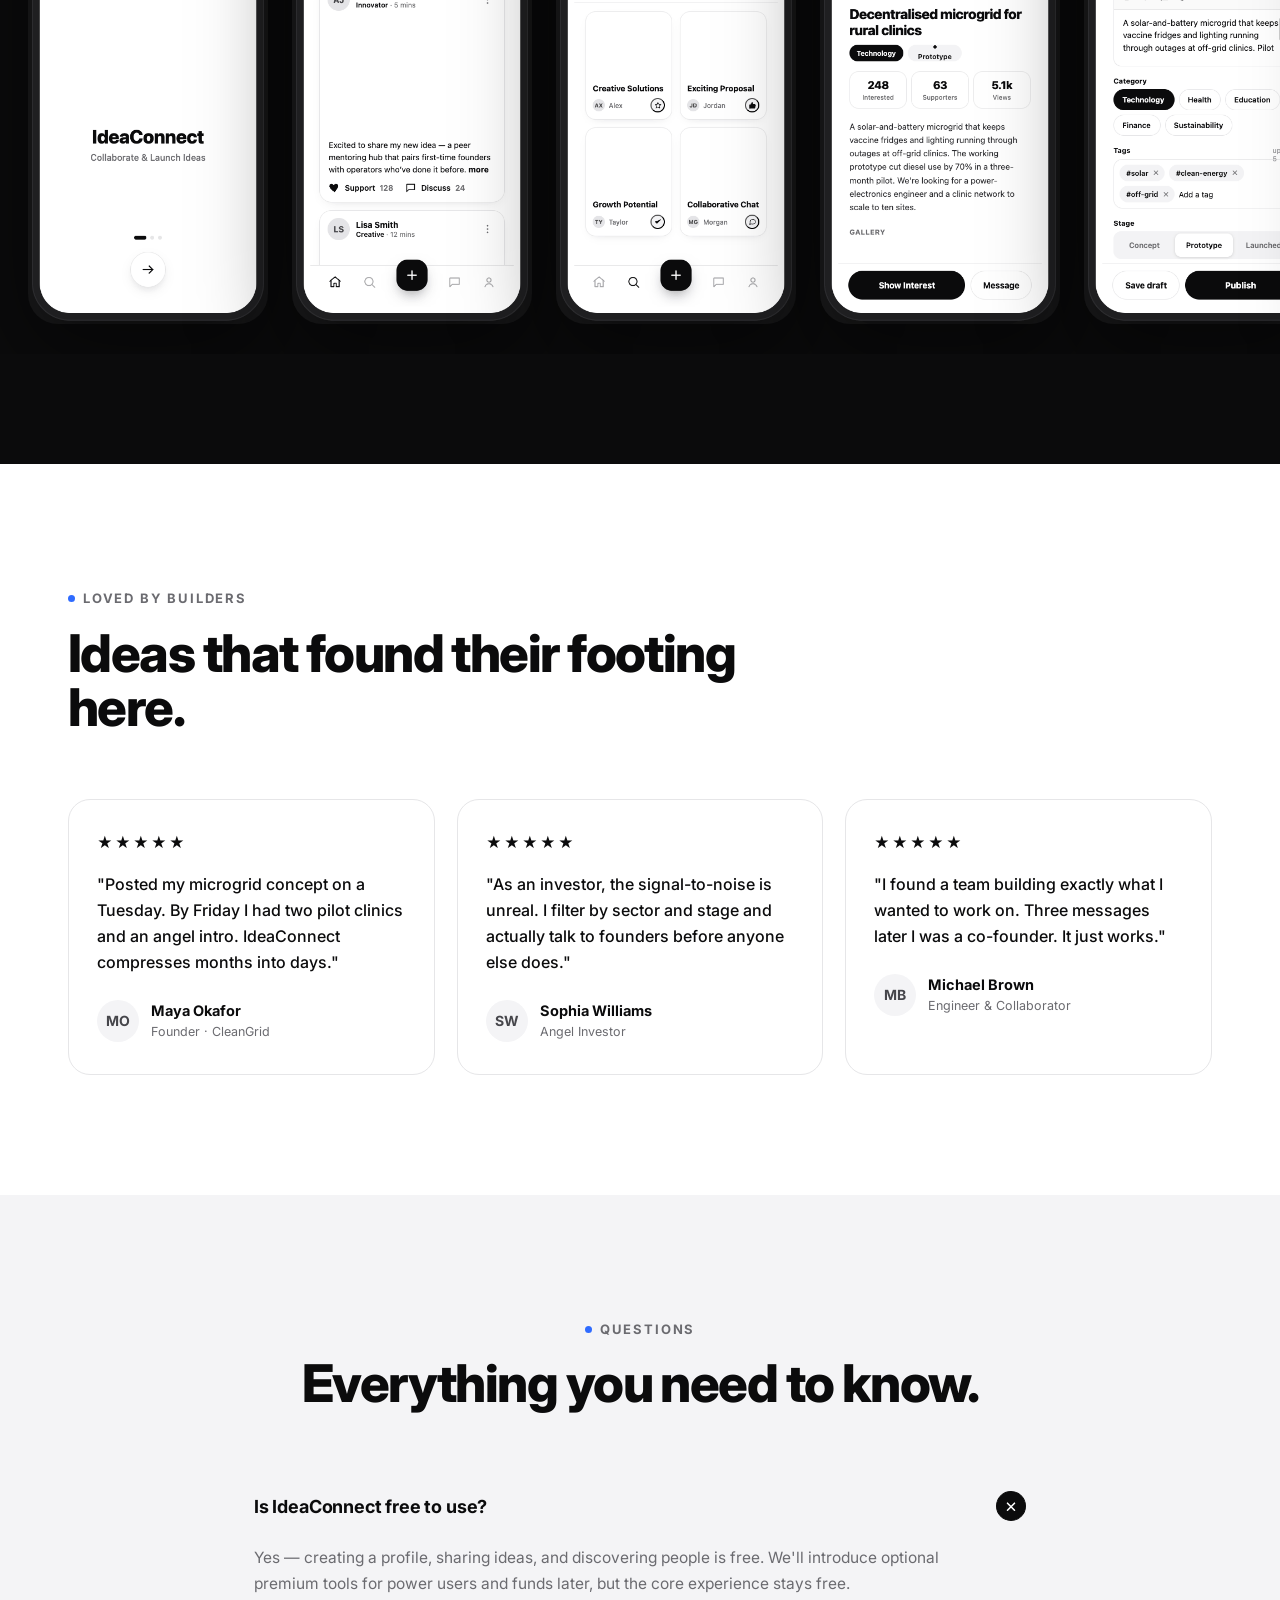
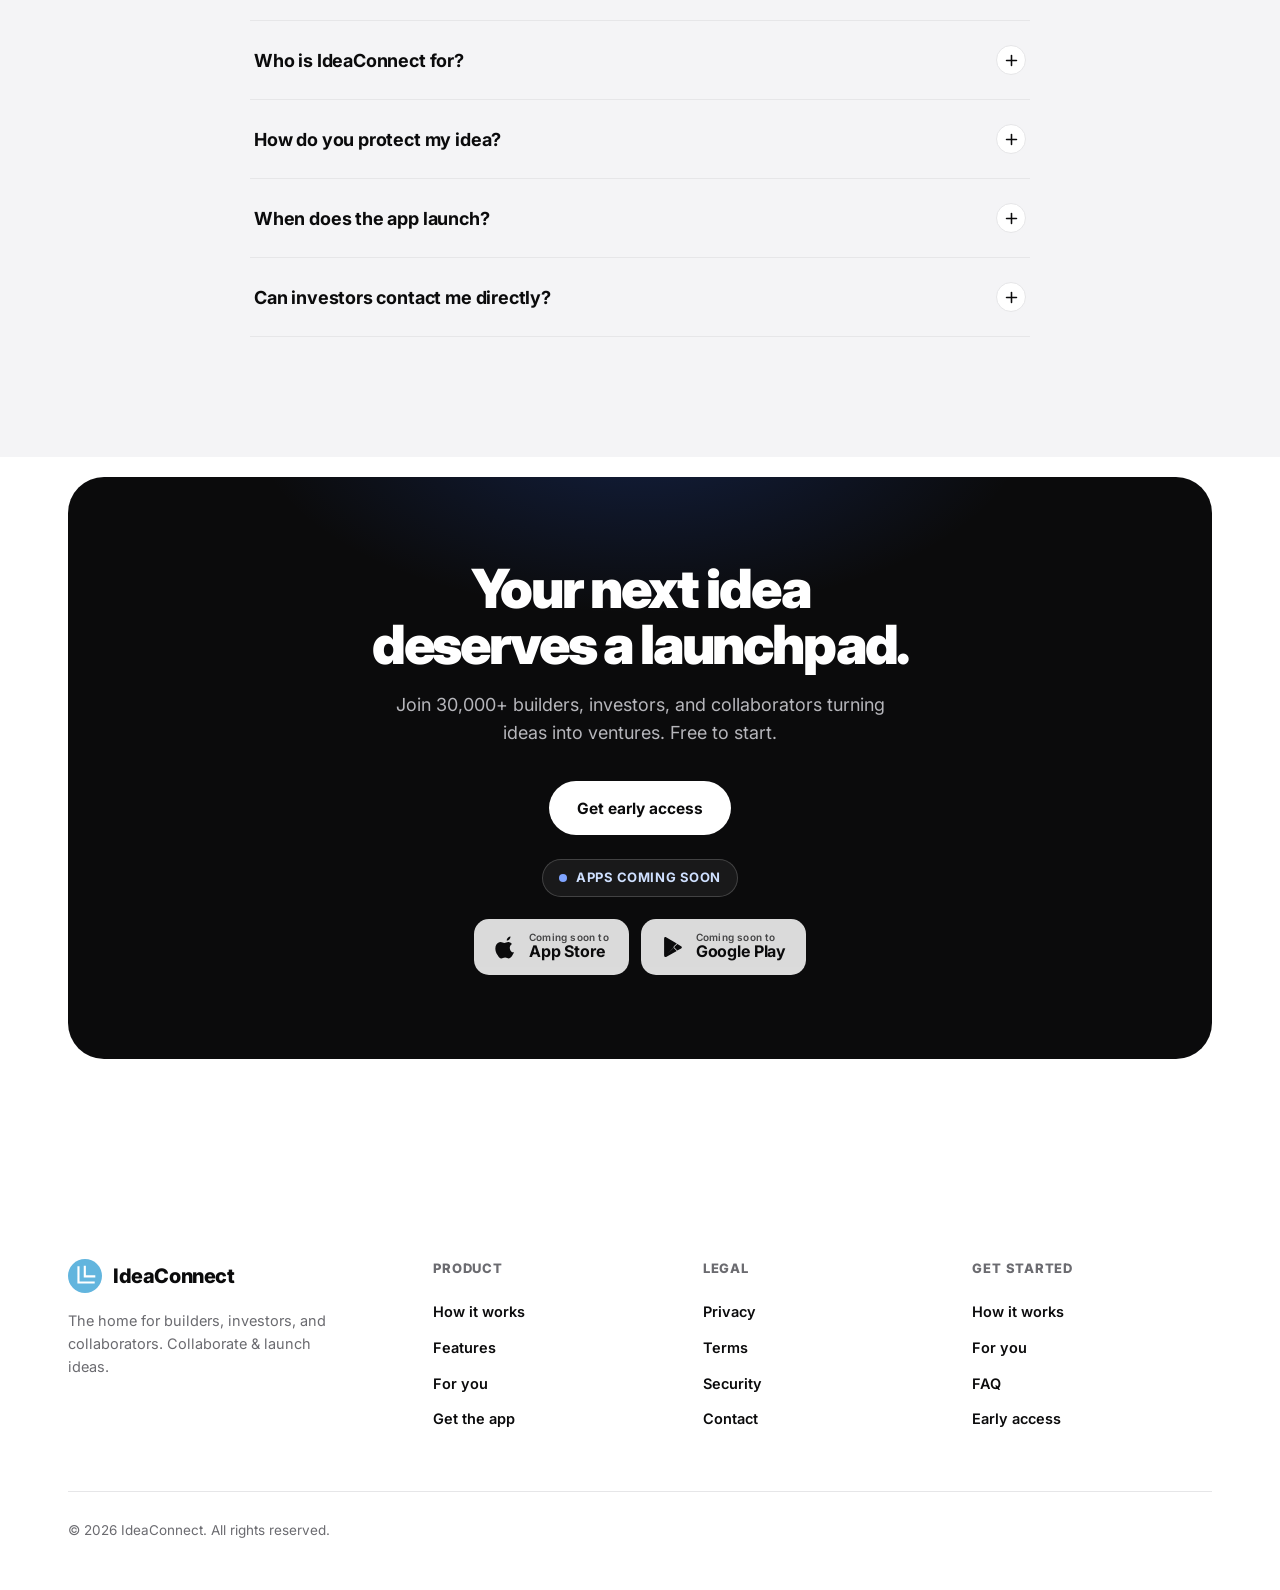
==== commit 0bcfcdf5: "Remove momentum/stats section Drop the "The momentum" stats band (ideas shared, capital connected, m" ====
--- a/index.html
+++ b/index.html
@@ -128,10 +128,6 @@
   .mq-item{font-size:21px;font-weight:800;letter-spacing:-0.02em;color:#C2C2C7;white-space:nowrap;display:flex;align-items:center;gap:10px;}
   .mq-item svg{width:20px;height:20px;}
 
-  .stats{display:grid;grid-template-columns:repeat(4,1fr);gap:24px;}
-  .stat .n{font-size:clamp(38px,4.5vw,56px);font-weight:900;letter-spacing:-0.04em;line-height:1;}
-  .stat .l{margin-top:10px;font-size:15px;color:var(--muted);font-weight:600;}
-  .stat .bar{height:3px;width:40px;background:var(--ink);border-radius:2px;margin-top:18px;}
 
   .steps{display:grid;grid-template-columns:repeat(3,1fr);gap:22px;margin-top:64px;}
   .step{background:var(--surf);border-radius:var(--r);padding:34px 30px;position:relative;transition:transform .3s var(--ease),box-shadow .3s var(--ease);}
@@ -235,7 +231,6 @@
     .hero-stage{height:430px;margin-top:20px;order:2;}
     .hero-copy{order:1;}
     .p-main{width:230px;} .p-left{width:170px;left:2%;} .p-right{width:170px;right:0;}
-    .stats{grid-template-columns:1fr 1fr;gap:30px 20px;}
     .steps,.personas,.quotes{grid-template-columns:1fr;}
     .frow,.frow.rev .f-media{grid-template-columns:1fr;}
     .frow .f-media{order:2 !important;min-height:340px;}
@@ -245,7 +240,6 @@
   }
   @media (max-width:560px){
     .wrap{padding:0 20px;}
-    .stats{grid-template-columns:1fr 1fr;}
     .hero{padding:128px 0 70px;}
     .foot-top{grid-template-columns:1fr;}
     .foot-bot{flex-direction:column;align-items:flex-start;gap:14px;}
@@ -361,21 +355,7 @@
   <div class="marquee-row" id="mq"></div>
 </div>
 
-<section class="sec" style="padding-bottom:90px;">
-  <div class="wrap">
-    <div class="sec-head reveal"><span class="eyebrow"><span class="dot"></span>The momentum</span>
-      <h2>Where ideas find their people.</h2>
-    </div>
-    <div class="stats" style="margin-top:56px;">
-      <div class="stat reveal" data-d="0"><div class="n"><span class="count" data-to="12400" data-suffix="+">0</span></div><div class="l">Ideas shared</div><div class="bar"></div></div>
-      <div class="stat reveal" data-d="1"><div class="n">$<span class="count" data-to="48" data-suffix="M">0</span></div><div class="l">Capital connected</div><div class="bar"></div></div>
-      <div class="stat reveal" data-d="2"><div class="n"><span class="count" data-to="30000" data-suffix="+">0</span></div><div class="l">Members</div><div class="bar"></div></div>
-      <div class="stat reveal" data-d="3"><div class="n"><span class="count" data-to="90" data-suffix="+">0</span></div><div class="l">Countries</div><div class="bar"></div></div>
-    </div>
-  </div>
-</section>
-
-<section class="sec" id="how" style="padding-top:30px;">
+<section class="sec" id="how">
   <div class="wrap">
     <div class="sec-head reveal"><span class="eyebrow"><span class="dot"></span>How it works</span>
       <h2>From spark to launch in three steps.</h2>
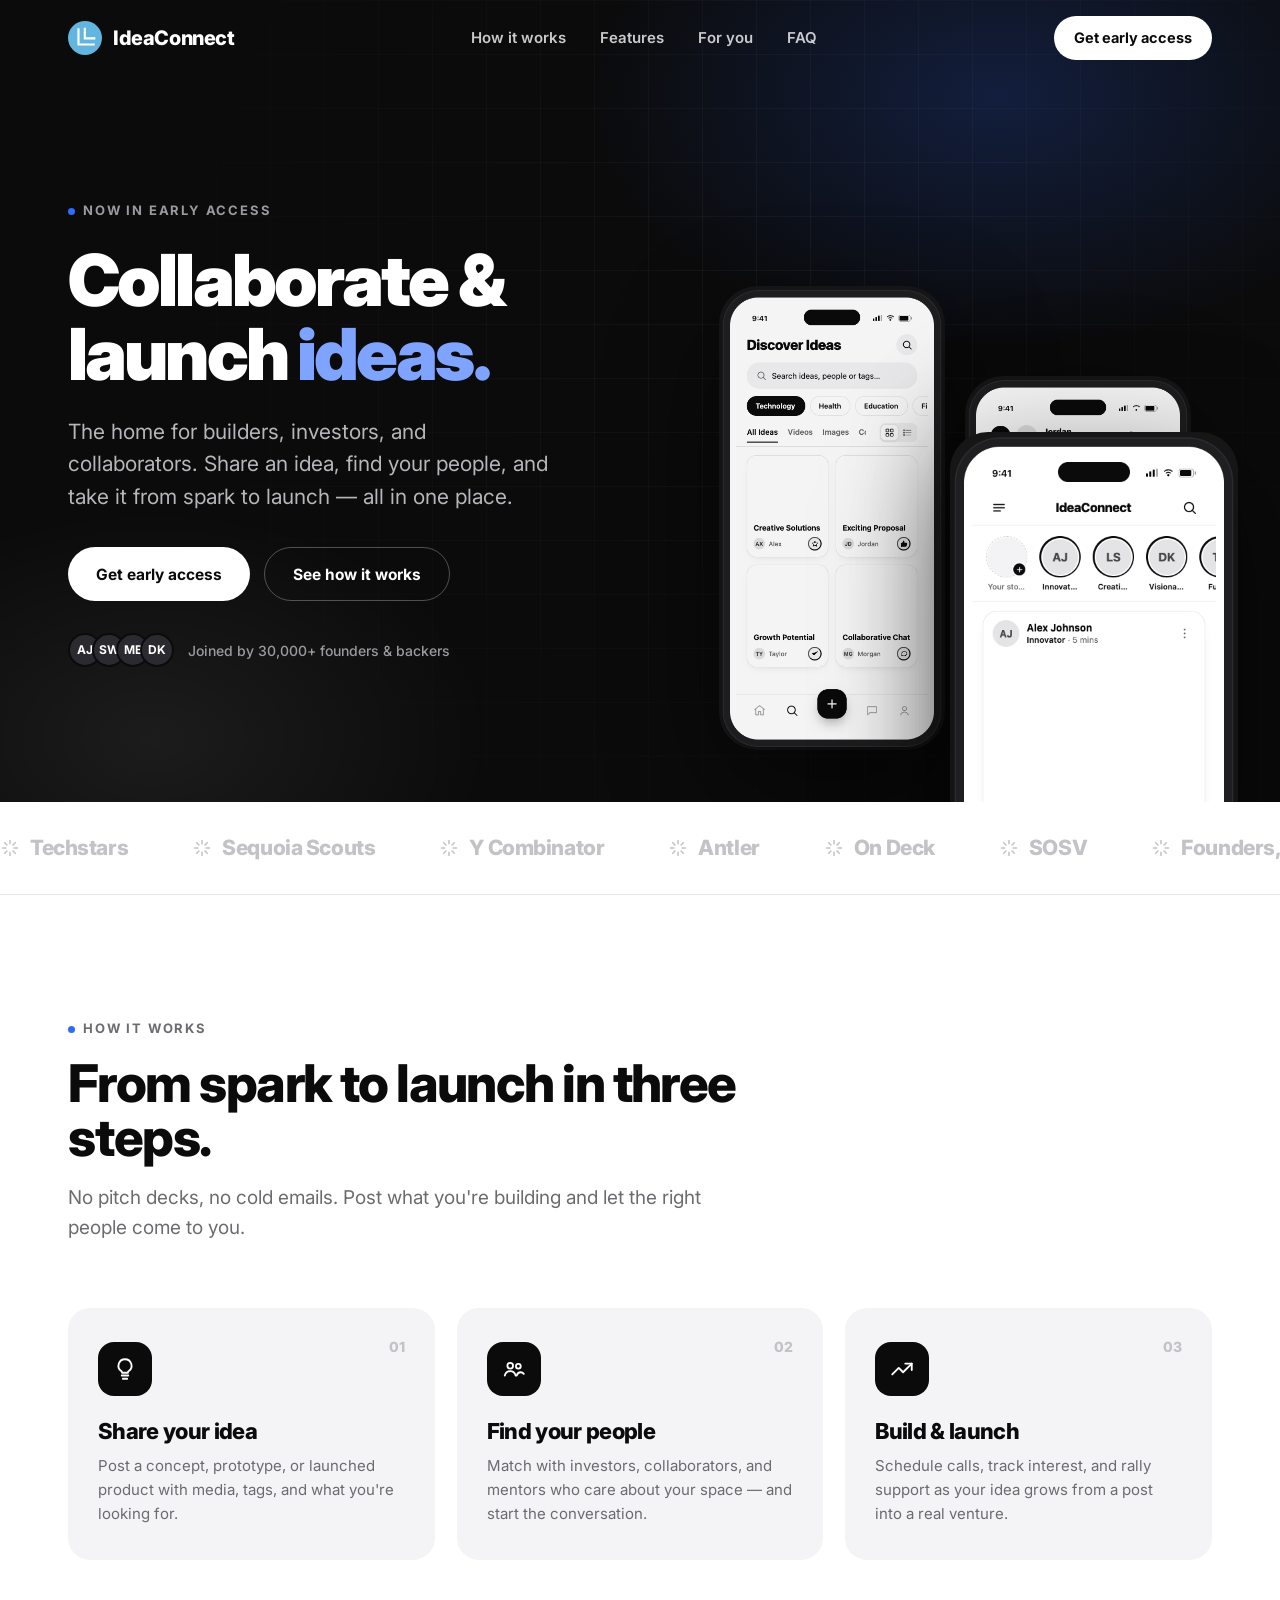
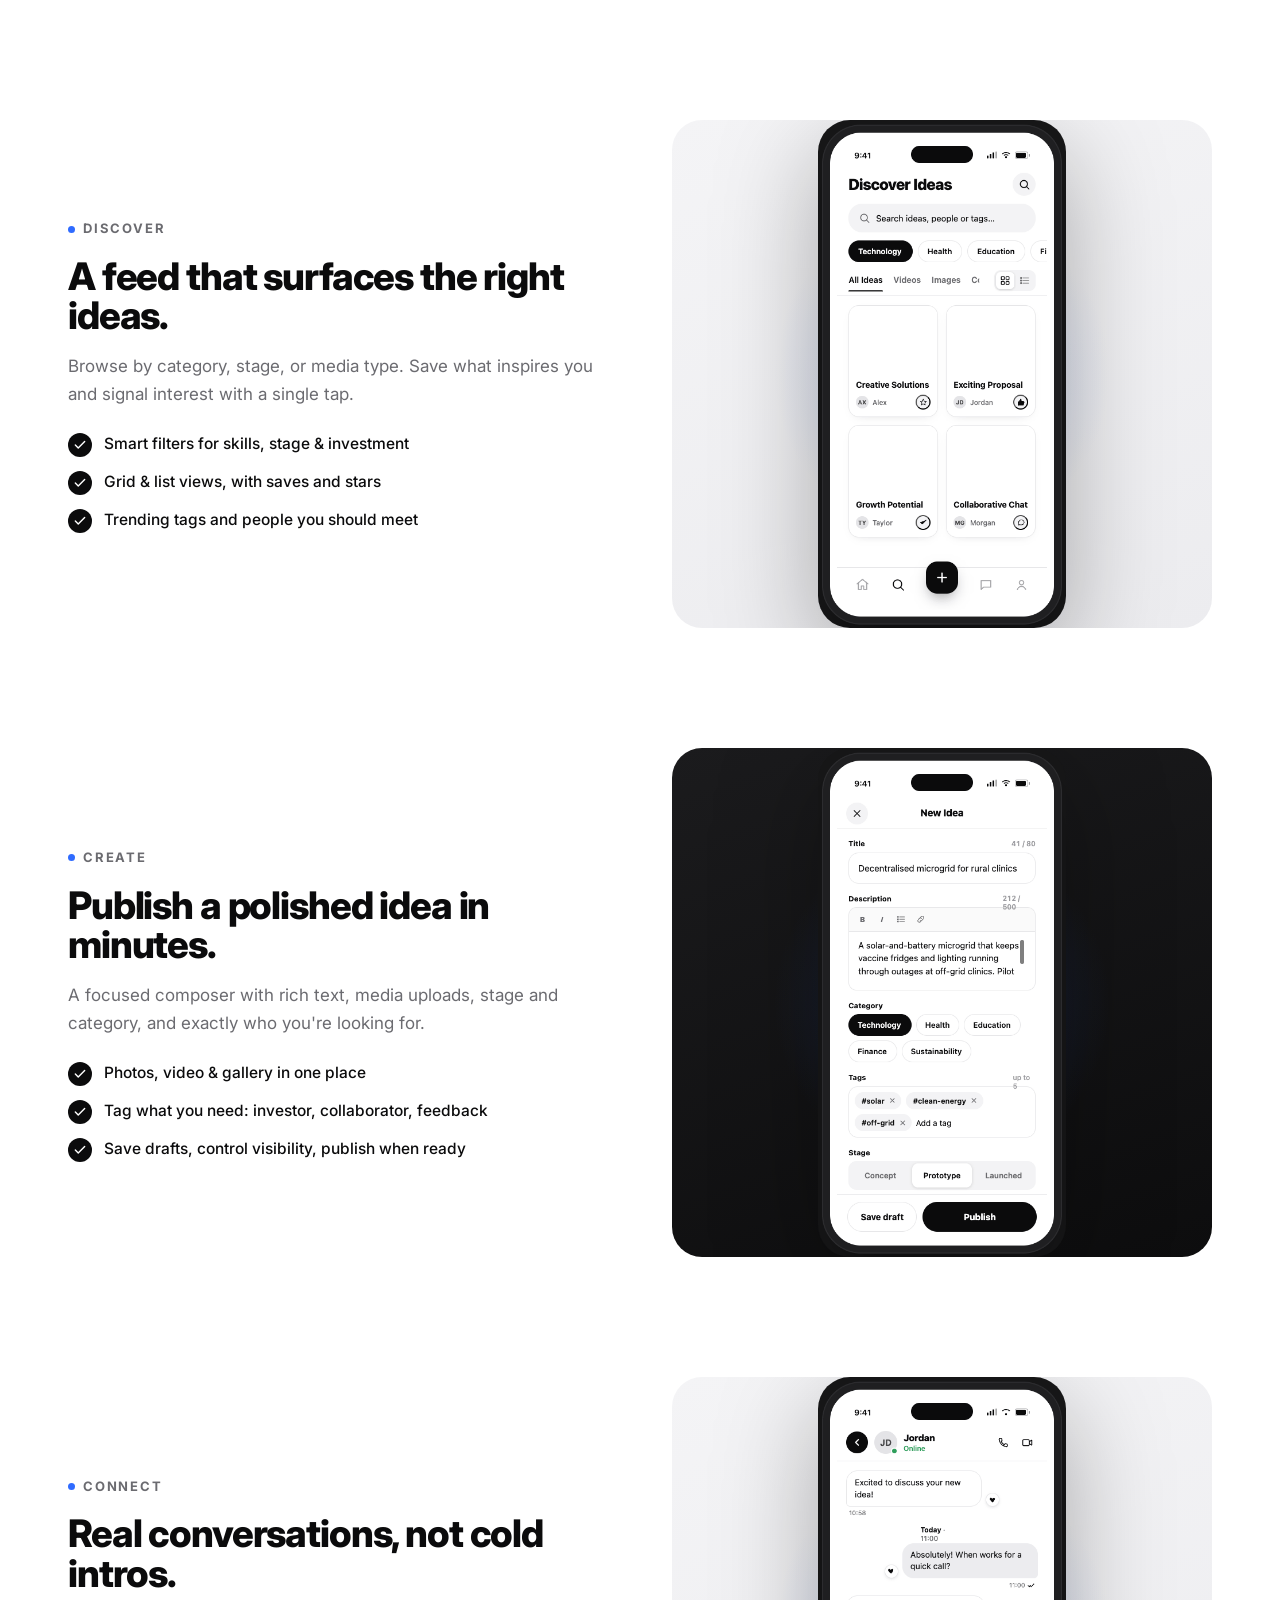
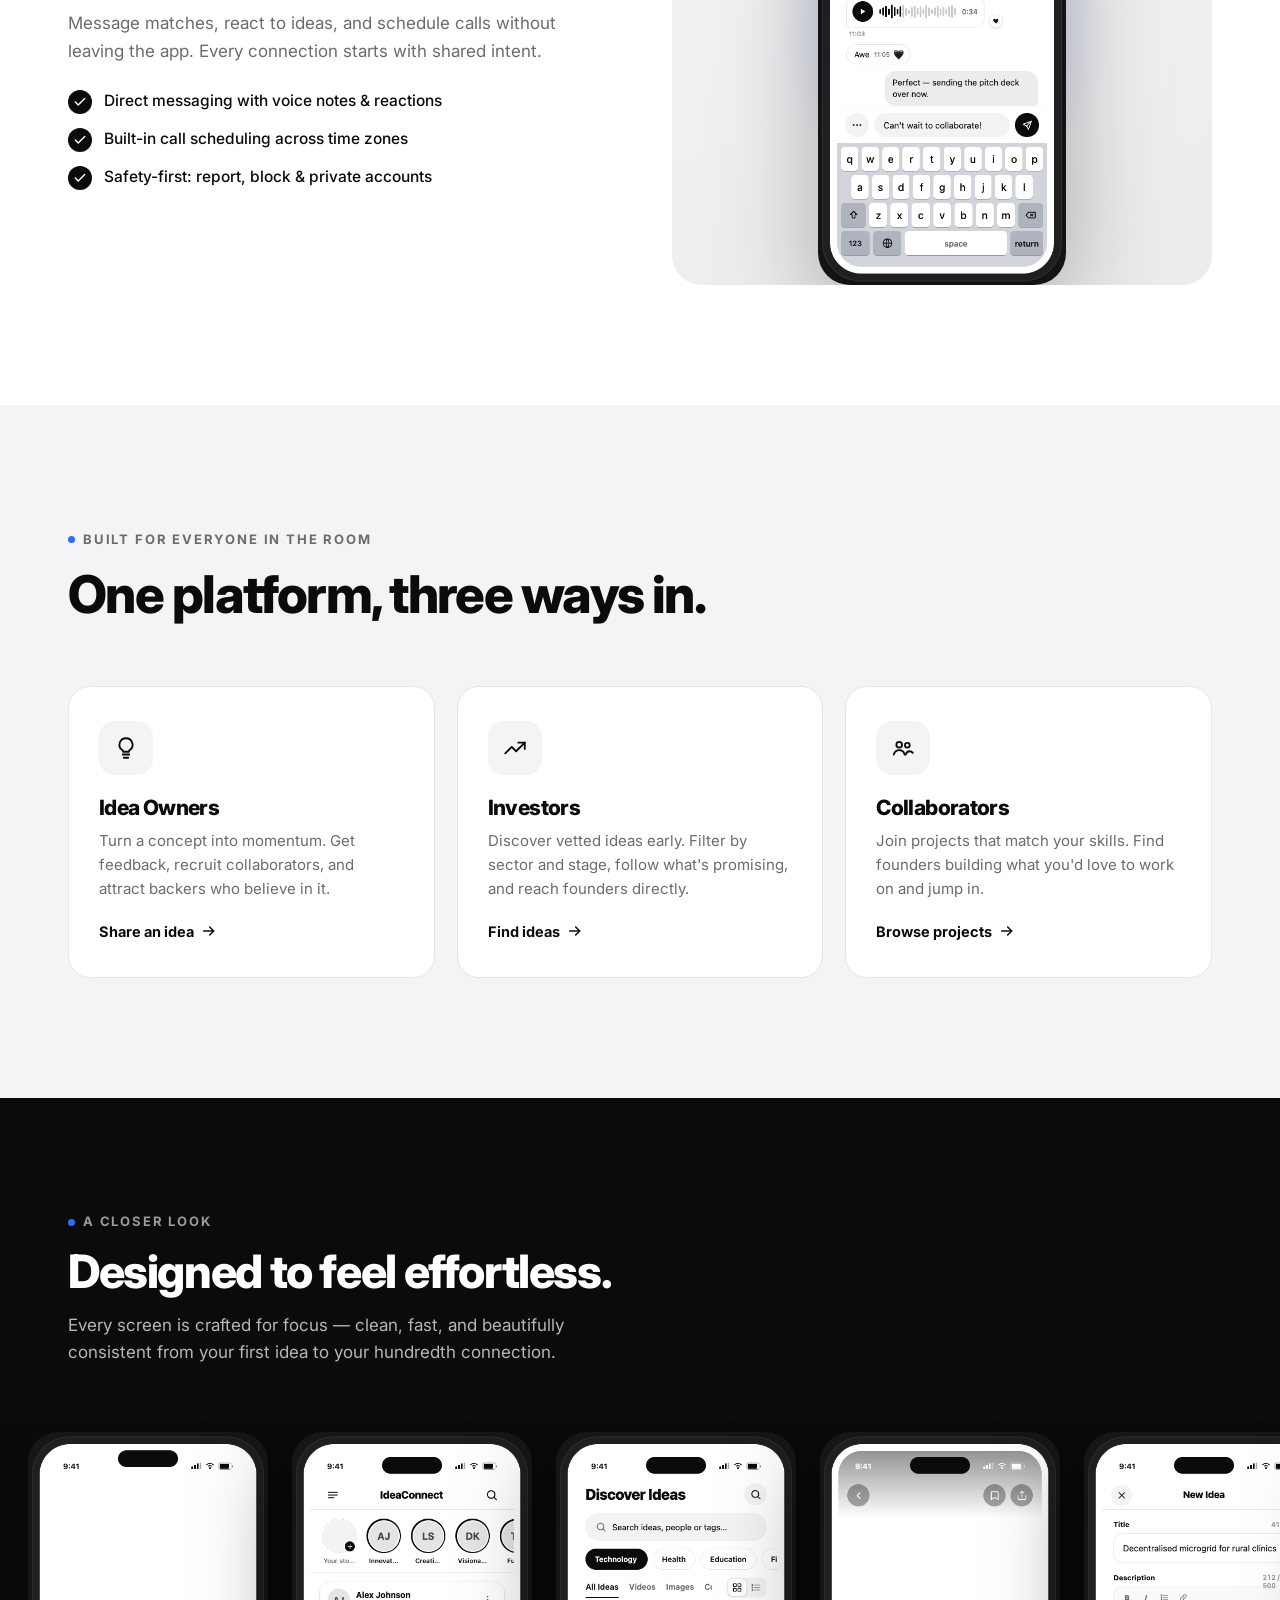
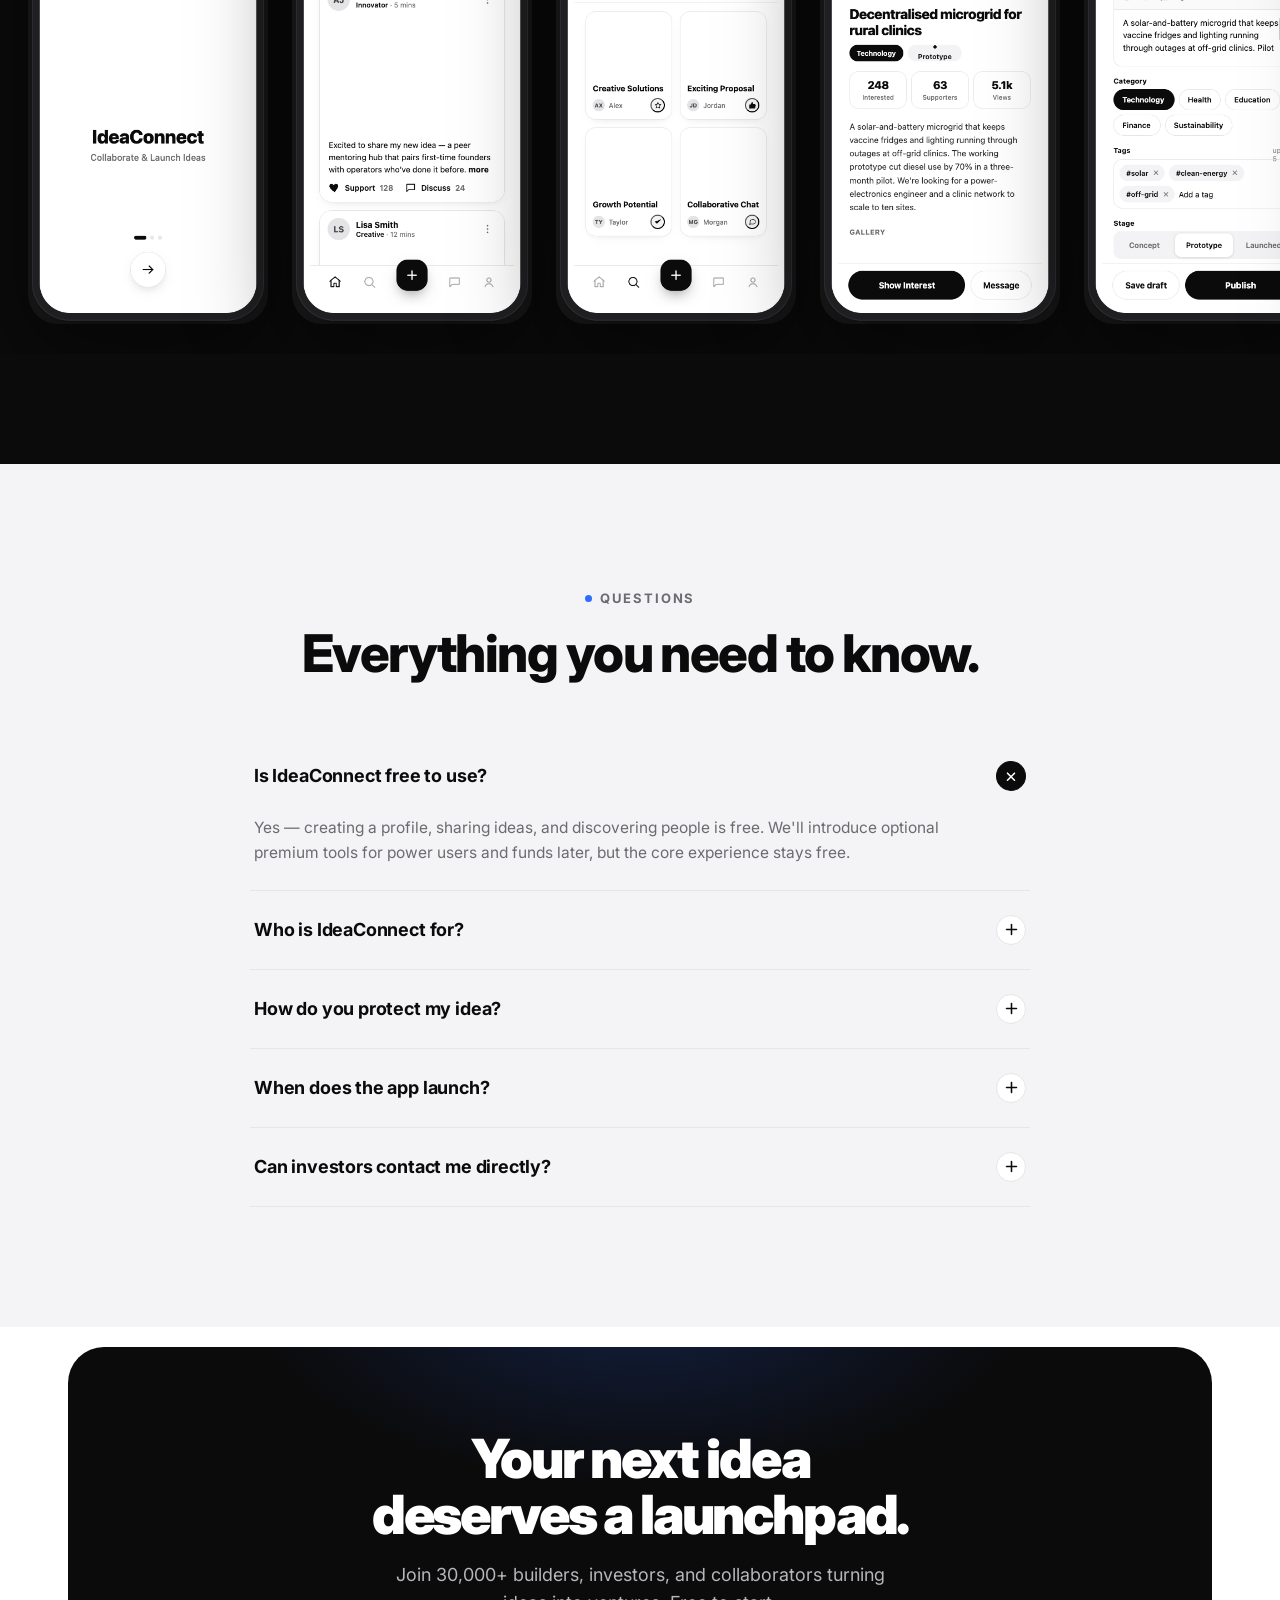
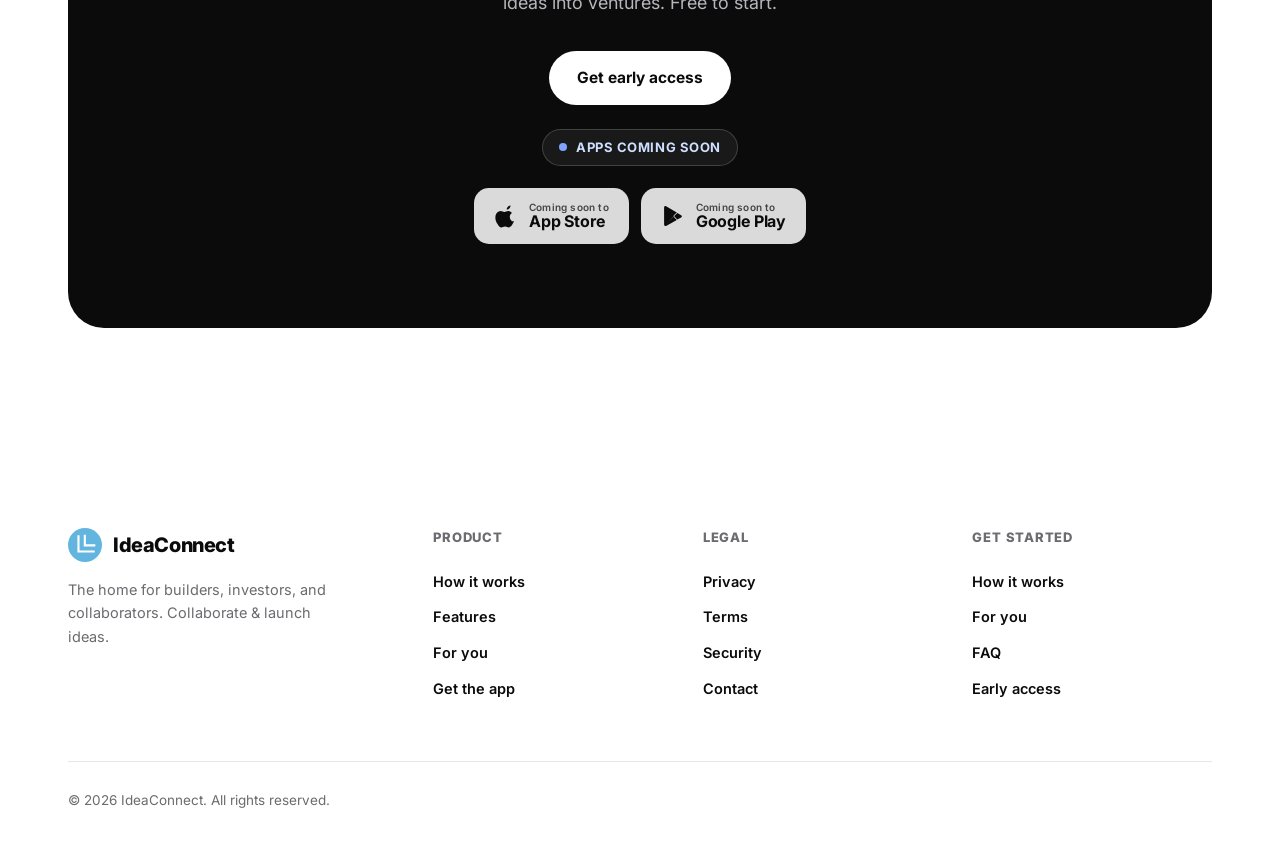
==== commit cb87433d: "Remove testimonials section Drop the "Loved by builders" testimonials (fabricated user quotes) and t" ====
--- a/index.html
+++ b/index.html
@@ -174,15 +174,6 @@
   .rail img{width:240px;flex-shrink:0;border-radius:30px;scroll-snap-align:center;filter:drop-shadow(0 28px 46px rgba(0,0,0,.5));transition:transform .35s var(--ease);}
   .rail img:hover{transform:translateY(-10px);}
 
-  .quotes{display:grid;grid-template-columns:repeat(3,1fr);gap:22px;margin-top:64px;}
-  .quote{border:1px solid var(--border);border-radius:var(--r);padding:32px 28px;display:flex;flex-direction:column;transition:transform .3s var(--ease),box-shadow .3s var(--ease);}
-  .quote:hover{transform:translateY(-6px);box-shadow:0 24px 50px -28px rgba(11,11,12,.26);}
-  .quote .stars{display:flex;gap:3px;color:var(--ink);font-size:15px;letter-spacing:2px;}
-  .quote p{font-size:16px;line-height:1.62;margin-top:18px;font-weight:500;}
-  .quote .who{display:flex;align-items:center;gap:12px;margin-top:24px;}
-  .quote .qav{width:42px;height:42px;border-radius:50%;background:var(--surf);color:#46464B;display:flex;align-items:center;justify-content:center;font-weight:700;font-size:14px;}
-  .quote .qn{font-size:14.5px;font-weight:700;}
-  .quote .qr{font-size:12.5px;color:var(--muted);margin-top:1px;}
 
   .faq{max-width:780px;margin:56px auto 0;}
   .qa{border-bottom:1px solid var(--border);}
@@ -231,7 +222,7 @@
     .hero-stage{height:430px;margin-top:20px;order:2;}
     .hero-copy{order:1;}
     .p-main{width:230px;} .p-left{width:170px;left:2%;} .p-right{width:170px;right:0;}
-    .steps,.personas,.quotes{grid-template-columns:1fr;}
+    .steps,.personas{grid-template-columns:1fr;}
     .frow,.frow.rev .f-media{grid-template-columns:1fr;}
     .frow .f-media{order:2 !important;min-height:340px;}
     .frow + .frow{margin-top:64px;}
@@ -463,31 +454,6 @@
   </div>
 </section>
 
-<section class="sec">
-  <div class="wrap">
-    <div class="sec-head reveal"><span class="eyebrow"><span class="dot"></span>Loved by builders</span>
-      <h2>Ideas that found their footing here.</h2>
-    </div>
-    <div class="quotes">
-      <div class="quote reveal" data-d="0">
-        <div class="stars">★★★★★</div>
-        <p>"Posted my microgrid concept on a Tuesday. By Friday I had two pilot clinics and an angel intro. IdeaConnect compresses months into days."</p>
-        <div class="who"><span class="qav">MO</span><div><div class="qn">Maya Okafor</div><div class="qr">Founder · CleanGrid</div></div></div>
-      </div>
-      <div class="quote reveal" data-d="1">
-        <div class="stars">★★★★★</div>
-        <p>"As an investor, the signal-to-noise is unreal. I filter by sector and stage and actually talk to founders before anyone else does."</p>
-        <div class="who"><span class="qav">SW</span><div><div class="qn">Sophia Williams</div><div class="qr">Angel Investor</div></div></div>
-      </div>
-      <div class="quote reveal" data-d="2">
-        <div class="stars">★★★★★</div>
-        <p>"I found a team building exactly what I wanted to work on. Three messages later I was a co-founder. It just works."</p>
-        <div class="who"><span class="qav">MB</span><div><div class="qn">Michael Brown</div><div class="qr">Engineer &amp; Collaborator</div></div></div>
-      </div>
-    </div>
-  </div>
-</section>
-
 <section class="sec" id="faq" style="background:var(--surf);">
   <div class="wrap">
     <div class="sec-head reveal" style="margin:0 auto;text-align:center;">
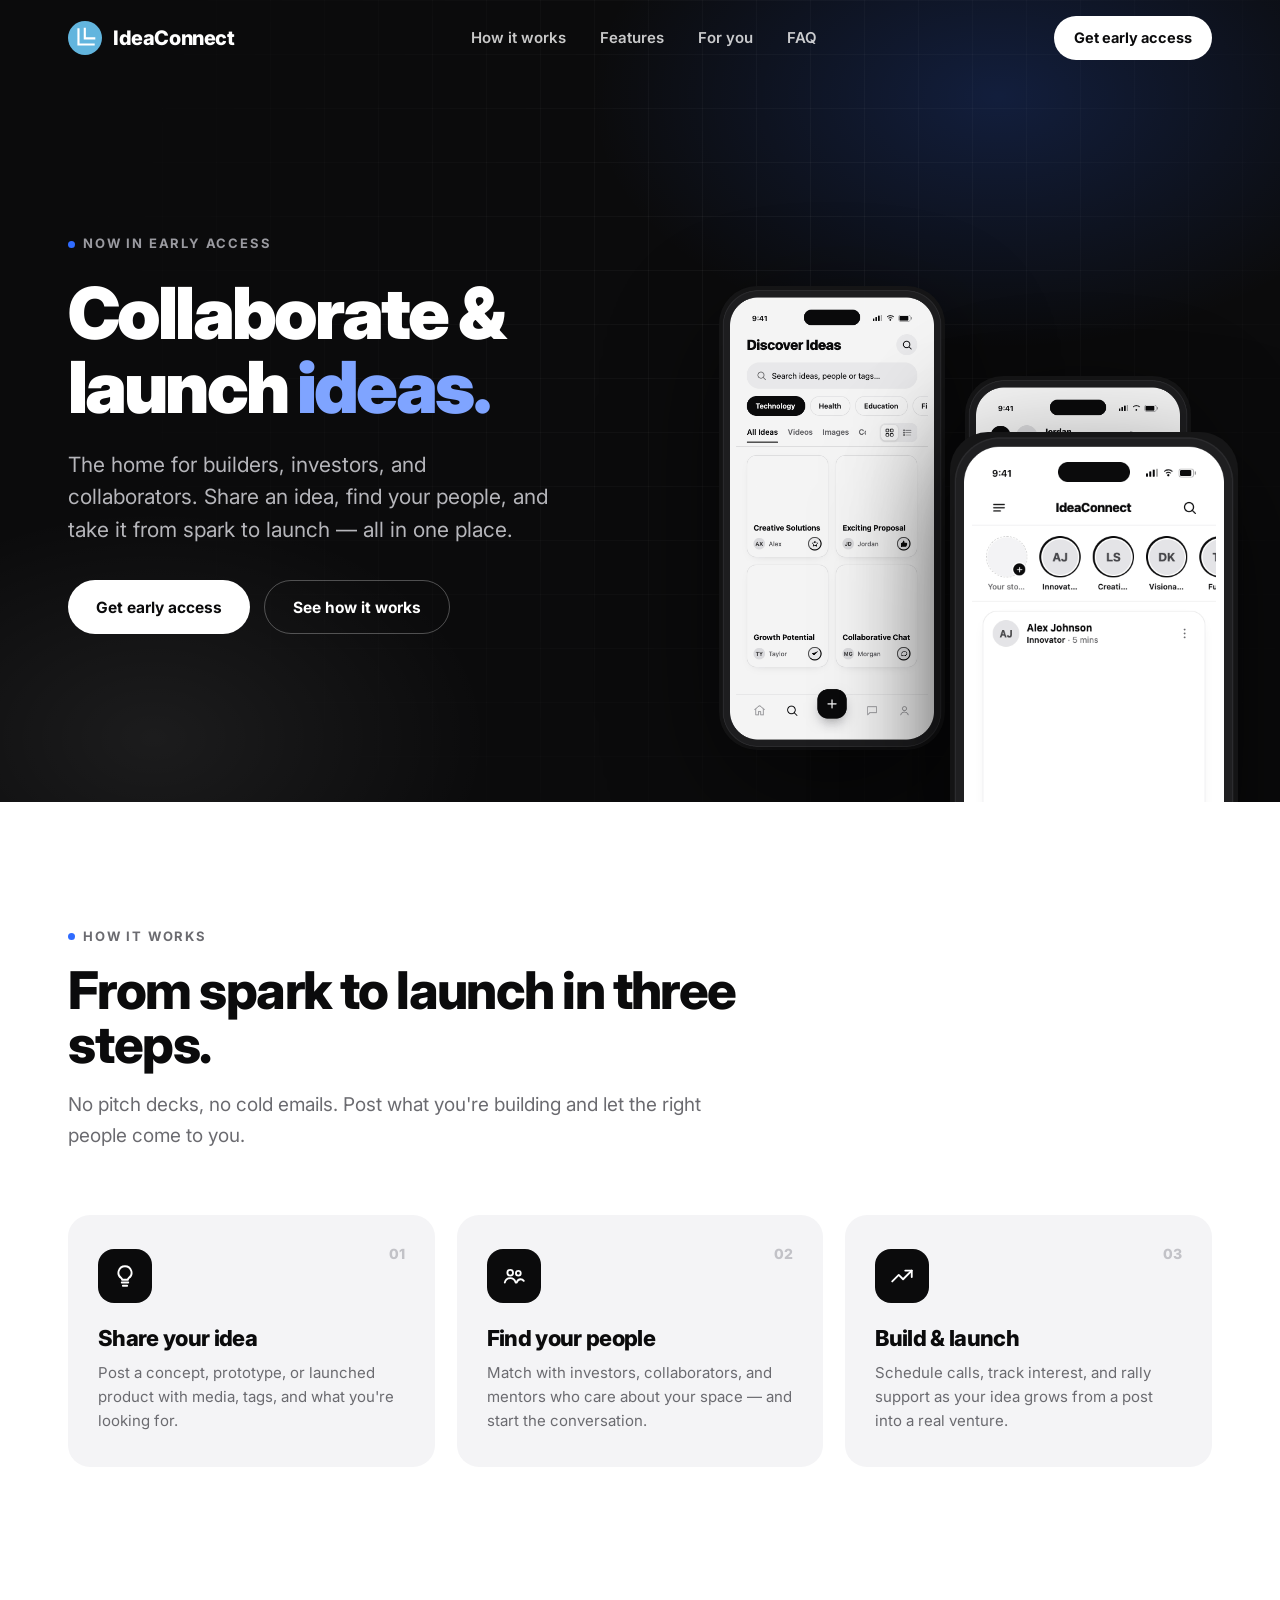
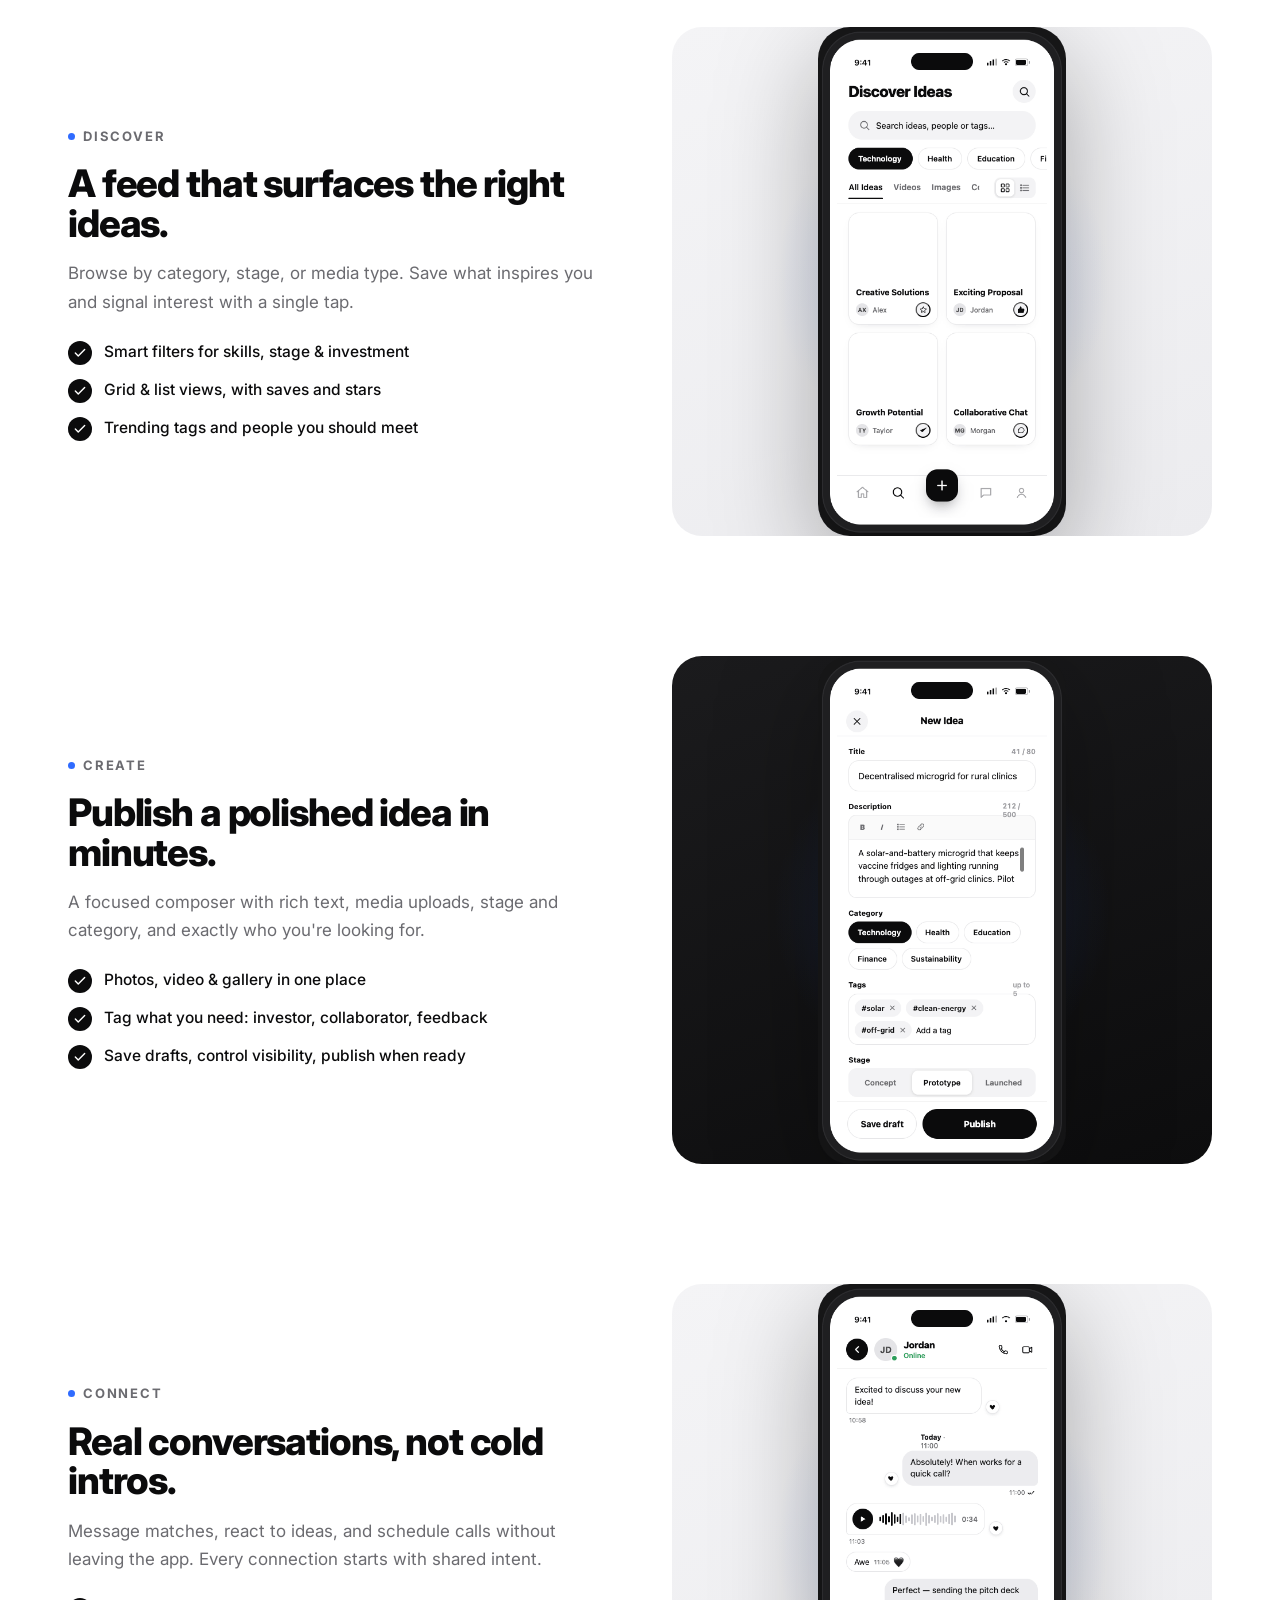
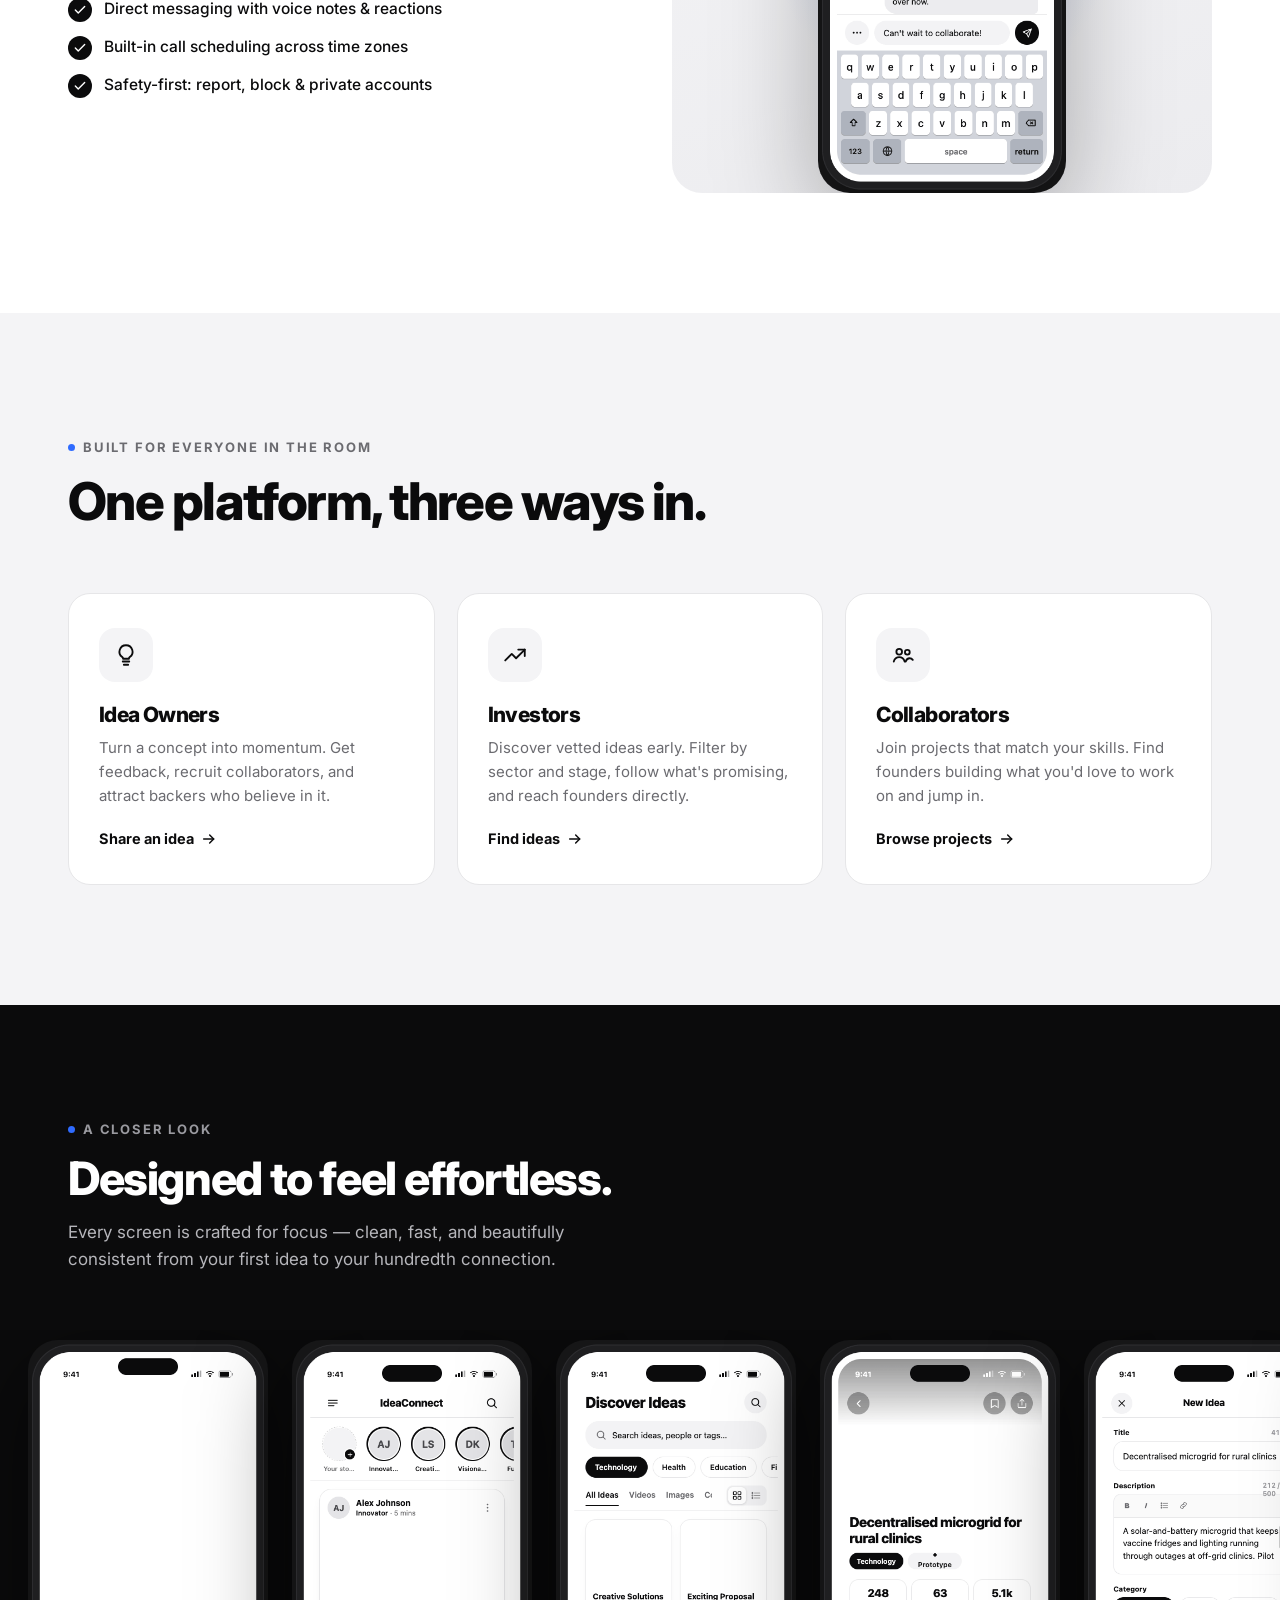
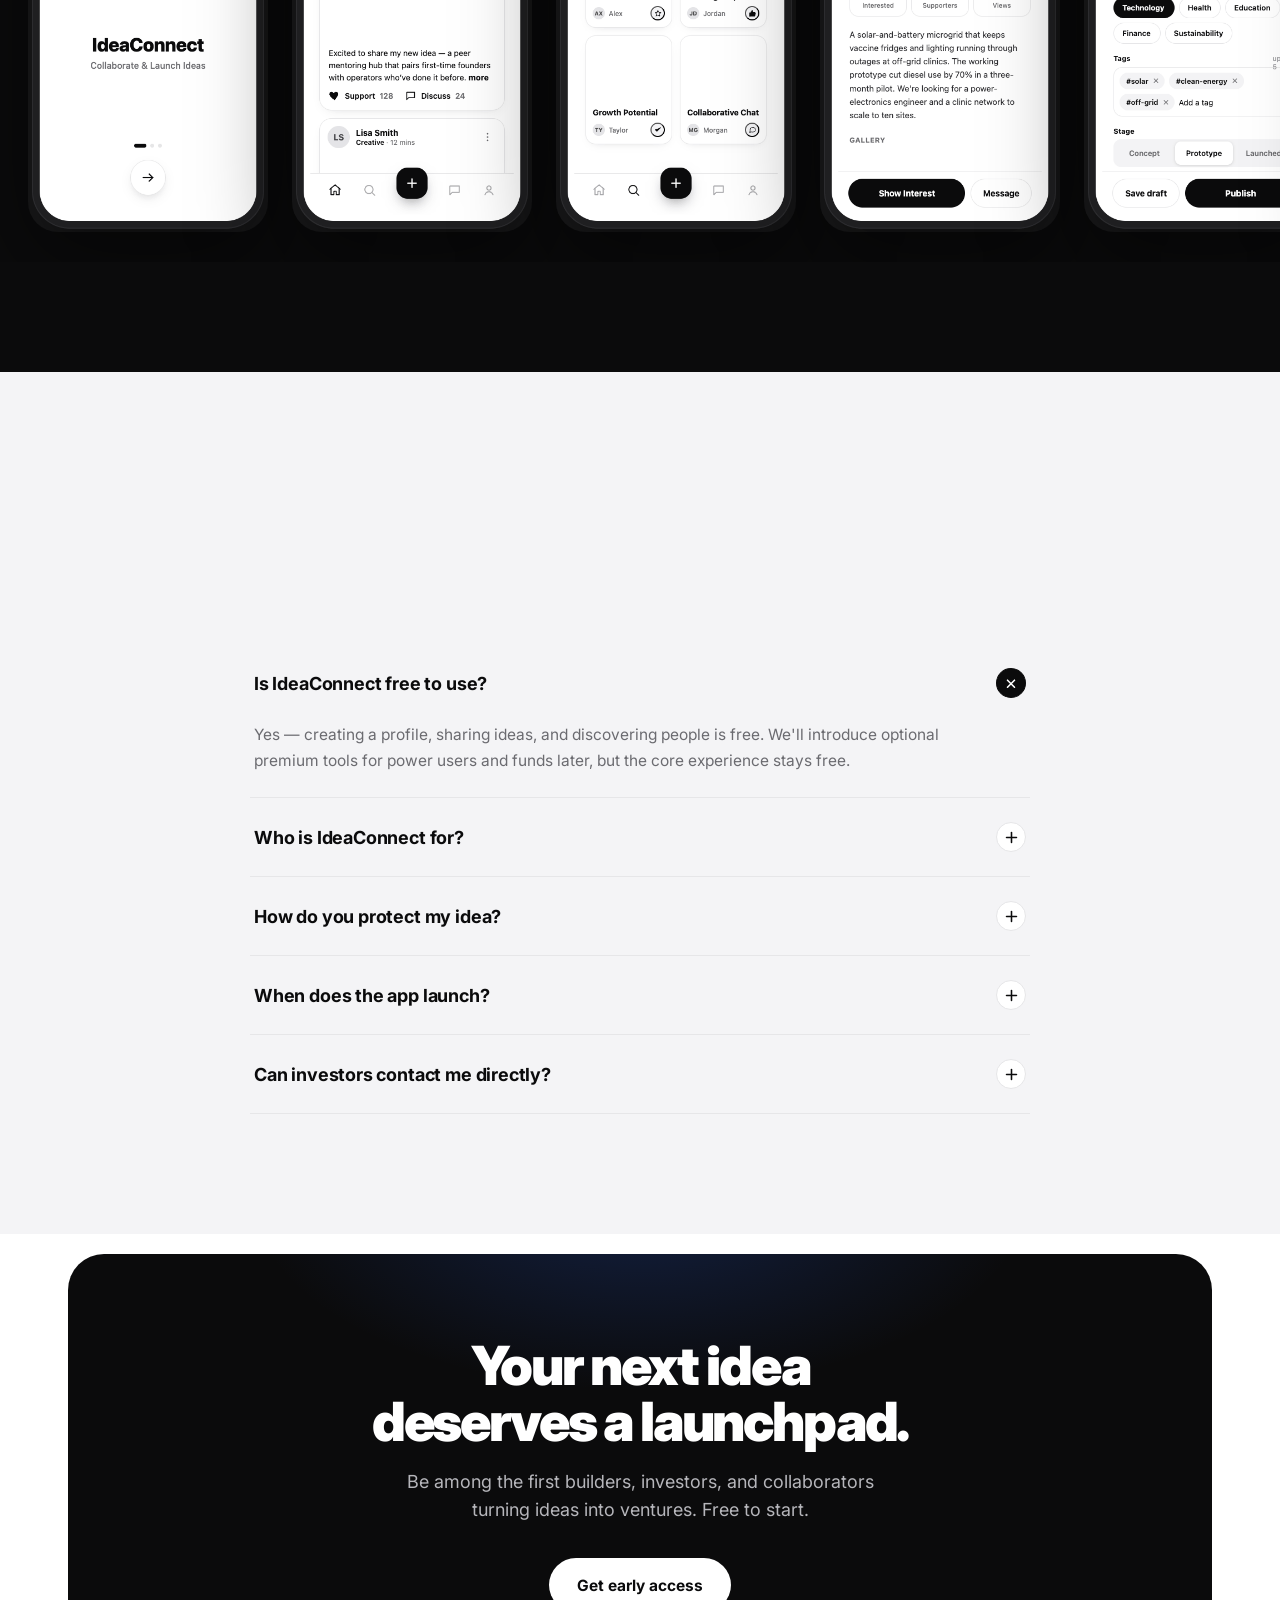
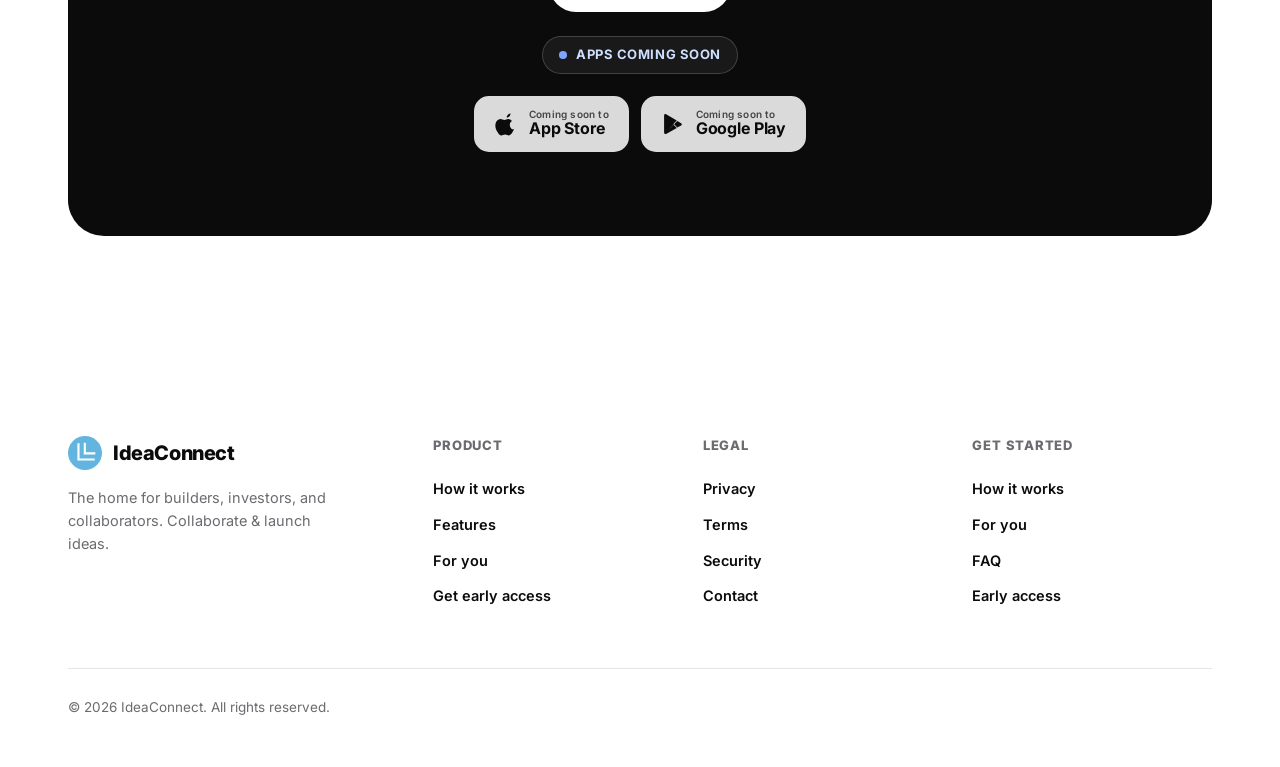
==== commit 56ee4e83: "Align remaining copy with early-access positioning - Remove fabricated "30,000+ founders & backers" " ====
--- a/index.html
+++ b/index.html
@@ -107,10 +107,6 @@
   .hero h1 .g{color:#7FA4FF;}
   .hero p.sub{font-size:clamp(17px,1.7vw,21px);color:#B6B6BB;margin-top:24px;max-width:480px;line-height:1.55;}
   .hero-cta{display:flex;flex-wrap:wrap;gap:14px;margin-top:34px;}
-  .hero-proof{margin-top:32px;display:flex;align-items:center;gap:14px;color:#9A9AA0;font-size:14px;font-weight:500;}
-  .stack{display:flex;}
-  .stack .a{width:34px;height:34px;border-radius:50%;border:2px solid var(--night);background:#2a2a30;color:#fff;display:flex;align-items:center;justify-content:center;font-size:12px;font-weight:700;margin-left:-10px;}
-  .stack .a:first-child{margin-left:0;}
 
   .hero-stage{position:relative;height:560px;}
   .phone-img{position:absolute;border-radius:38px;filter:drop-shadow(0 40px 60px rgba(0,0,0,.55));will-change:transform;--px:0px;--py:0px;}
@@ -121,12 +117,6 @@
   @keyframes float2{0%,100%{transform:translate(var(--px),var(--py))}50%{transform:translate(var(--px),calc(var(--py) - 13px))}}
   @keyframes float3{0%,100%{transform:translate(var(--px),var(--py))}50%{transform:translate(var(--px),calc(var(--py) + 14px))}}
 
-  .marquee{border-bottom:1px solid var(--border);background:#fff;padding:30px 0;overflow:hidden;}
-  .marquee-row{display:flex;gap:64px;width:max-content;animation:scrollx 32s linear infinite;}
-  .marquee:hover .marquee-row{animation-play-state:paused;}
-  @keyframes scrollx{to{transform:translateX(-50%)}}
-  .mq-item{font-size:21px;font-weight:800;letter-spacing:-0.02em;color:#C2C2C7;white-space:nowrap;display:flex;align-items:center;gap:10px;}
-  .mq-item svg{width:20px;height:20px;}
 
 
   .steps{display:grid;grid-template-columns:repeat(3,1fr);gap:22px;margin-top:64px;}
@@ -260,13 +250,6 @@
       "publisher": { "@id": "https://ideaconnect.social/#org" }
     },
     {
-      "@type": "MobileApplication",
-      "name": "IdeaConnect",
-      "operatingSystem": "iOS, Android",
-      "applicationCategory": "SocialNetworkingApplication",
-      "offers": { "@type": "Offer", "price": "0", "priceCurrency": "USD" }
-    },
-    {
       "@type": "FAQPage",
       "mainEntity": [
         {
@@ -329,10 +312,6 @@
         <a href="https://forms.gle/CPTDTAvS8rmMY95aA" target="_blank" rel="noopener" class="btn btn-light">Get early access</a>
         <a href="#how" class="btn btn-ghost on-dark">See how it works</a>
       </div>
-      <div class="hero-proof">
-        <div class="stack"><span class="a">AJ</span><span class="a">SW</span><span class="a">MB</span><span class="a">DK</span></div>
-        <span>Joined by 30,000+ founders &amp; backers</span>
-      </div>
     </div>
     <div class="hero-stage" id="heroStage">
       <img class="phone-img p-left"  data-depth="22" width="432" height="886" decoding="async" src="screens/cut/discover.png" alt="Discover ideas" />
@@ -341,10 +320,6 @@
     </div>
   </div>
 </header>
-
-<div class="marquee" aria-hidden="true">
-  <div class="marquee-row" id="mq"></div>
-</div>
 
 <section class="sec" id="how">
   <div class="wrap">
@@ -469,7 +444,7 @@
     <div class="cta reveal">
       <div class="cta-in">
         <h2>Your next idea<br/>deserves a launchpad.</h2>
-        <p>Join 30,000+ builders, investors, and collaborators turning ideas into ventures. Free to start.</p>
+        <p>Be among the first builders, investors, and collaborators turning ideas into ventures. Free to start.</p>
         <div style="margin-top:34px;"><a href="https://forms.gle/CPTDTAvS8rmMY95aA" target="_blank" rel="noopener" class="btn btn-light">Get early access</a></div>
         <div class="soon-pill"><span class="pulse"></span>Apps coming soon</div>
         <div class="badges" role="group" aria-label="Mobile apps coming soon">
@@ -488,7 +463,7 @@
         <a href="#top" class="brand"><span class="logo"><svg viewBox="0 0 32 32" fill="none"><circle cx="16" cy="16" r="16" fill="#62B5DE"/><path fill="#fff" d="M14.817 6.421h2v8.886h8.887v2H14.817zm-5.959.437h2v14.283h14.283v2H8.858z"/></svg></span>IdeaConnect</a>
         <p>The home for builders, investors, and collaborators. Collaborate &amp; launch ideas.</p>
       </div>
-      <div class="fcol"><h4>Product</h4><a href="#how">How it works</a><a href="#features">Features</a><a href="#who">For you</a><a href="#cta">Get the app</a></div>
+      <div class="fcol"><h4>Product</h4><a href="#how">How it works</a><a href="#features">Features</a><a href="#who">For you</a><a href="https://forms.gle/CPTDTAvS8rmMY95aA" target="_blank" rel="noopener">Get early access</a></div>
       <div class="fcol"><h4>Legal</h4><a href="privacy.html">Privacy</a><a href="terms.html">Terms</a><a href="security.html">Security</a><a href="contact.html">Contact</a></div>
       <div class="fcol"><h4>Get started</h4><a href="#how">How it works</a><a href="#who">For you</a><a href="#faq">FAQ</a><a href="#cta">Early access</a></div>
     </div>
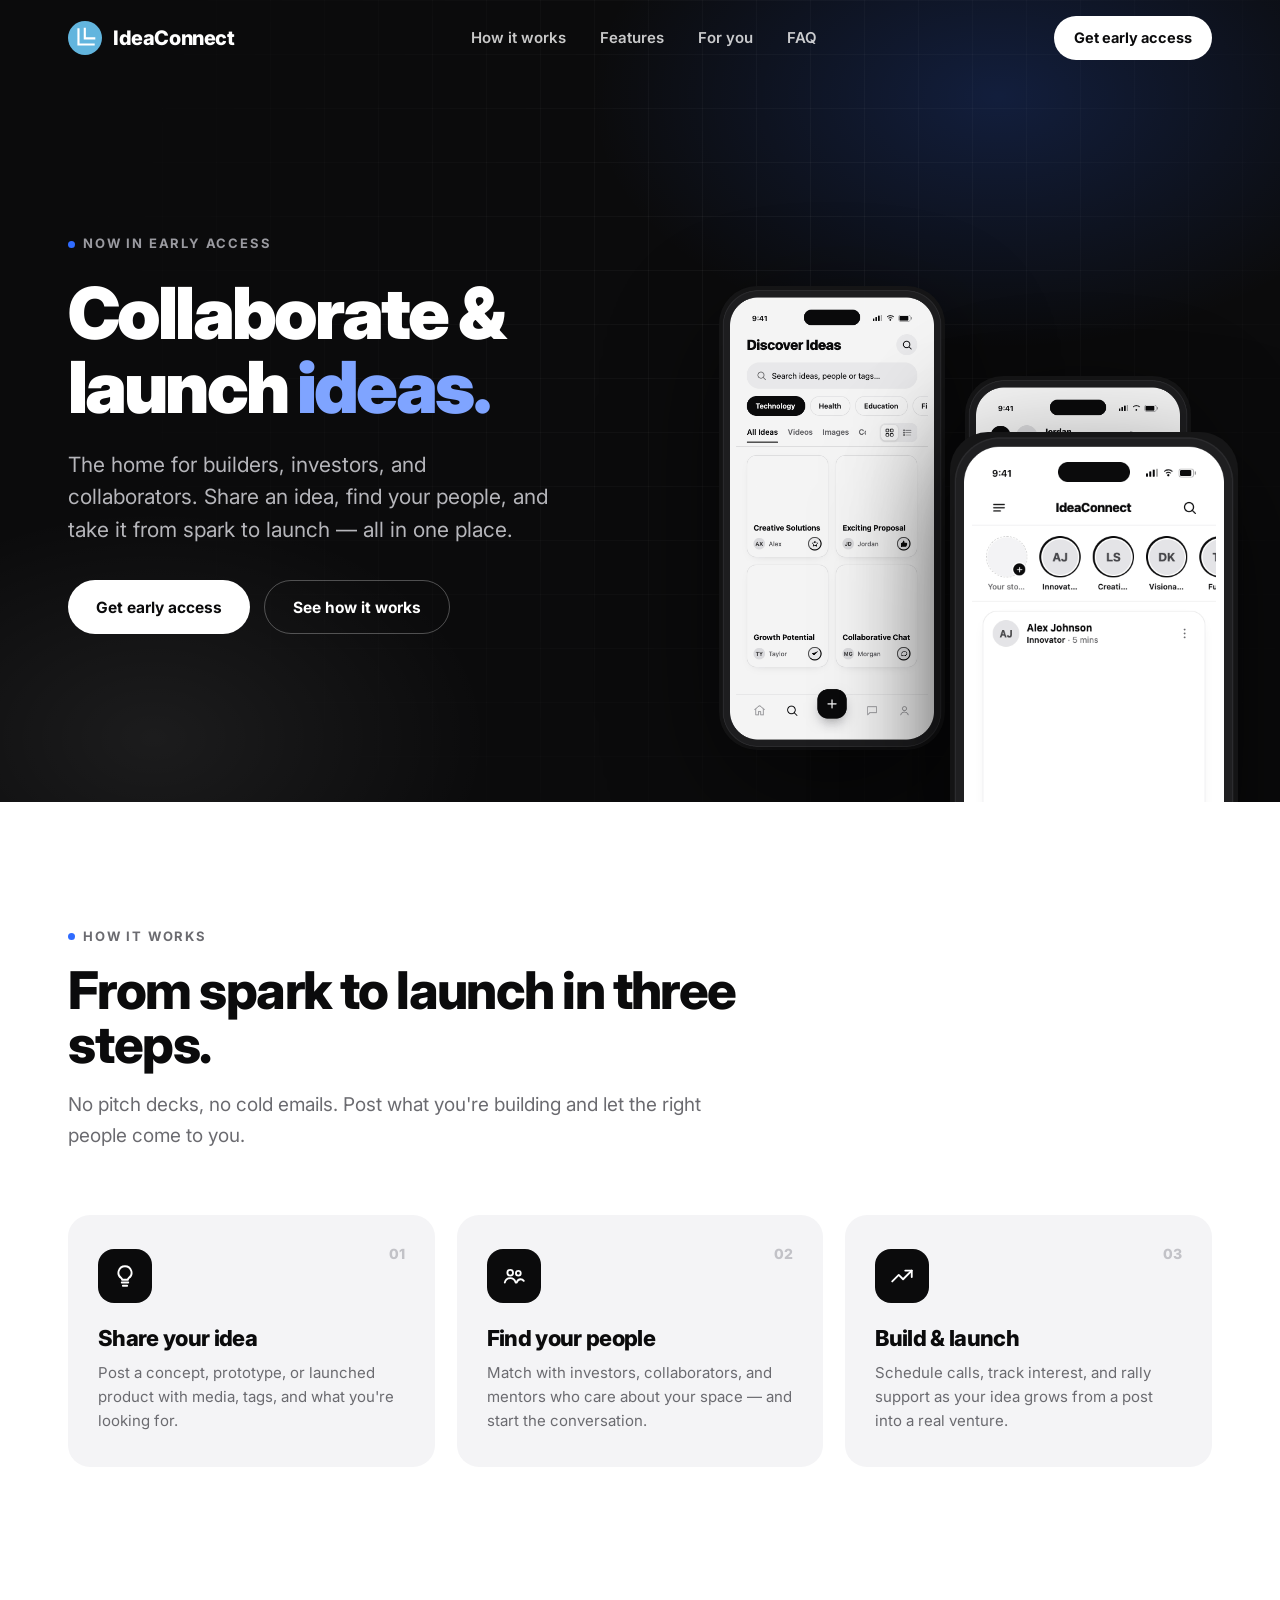
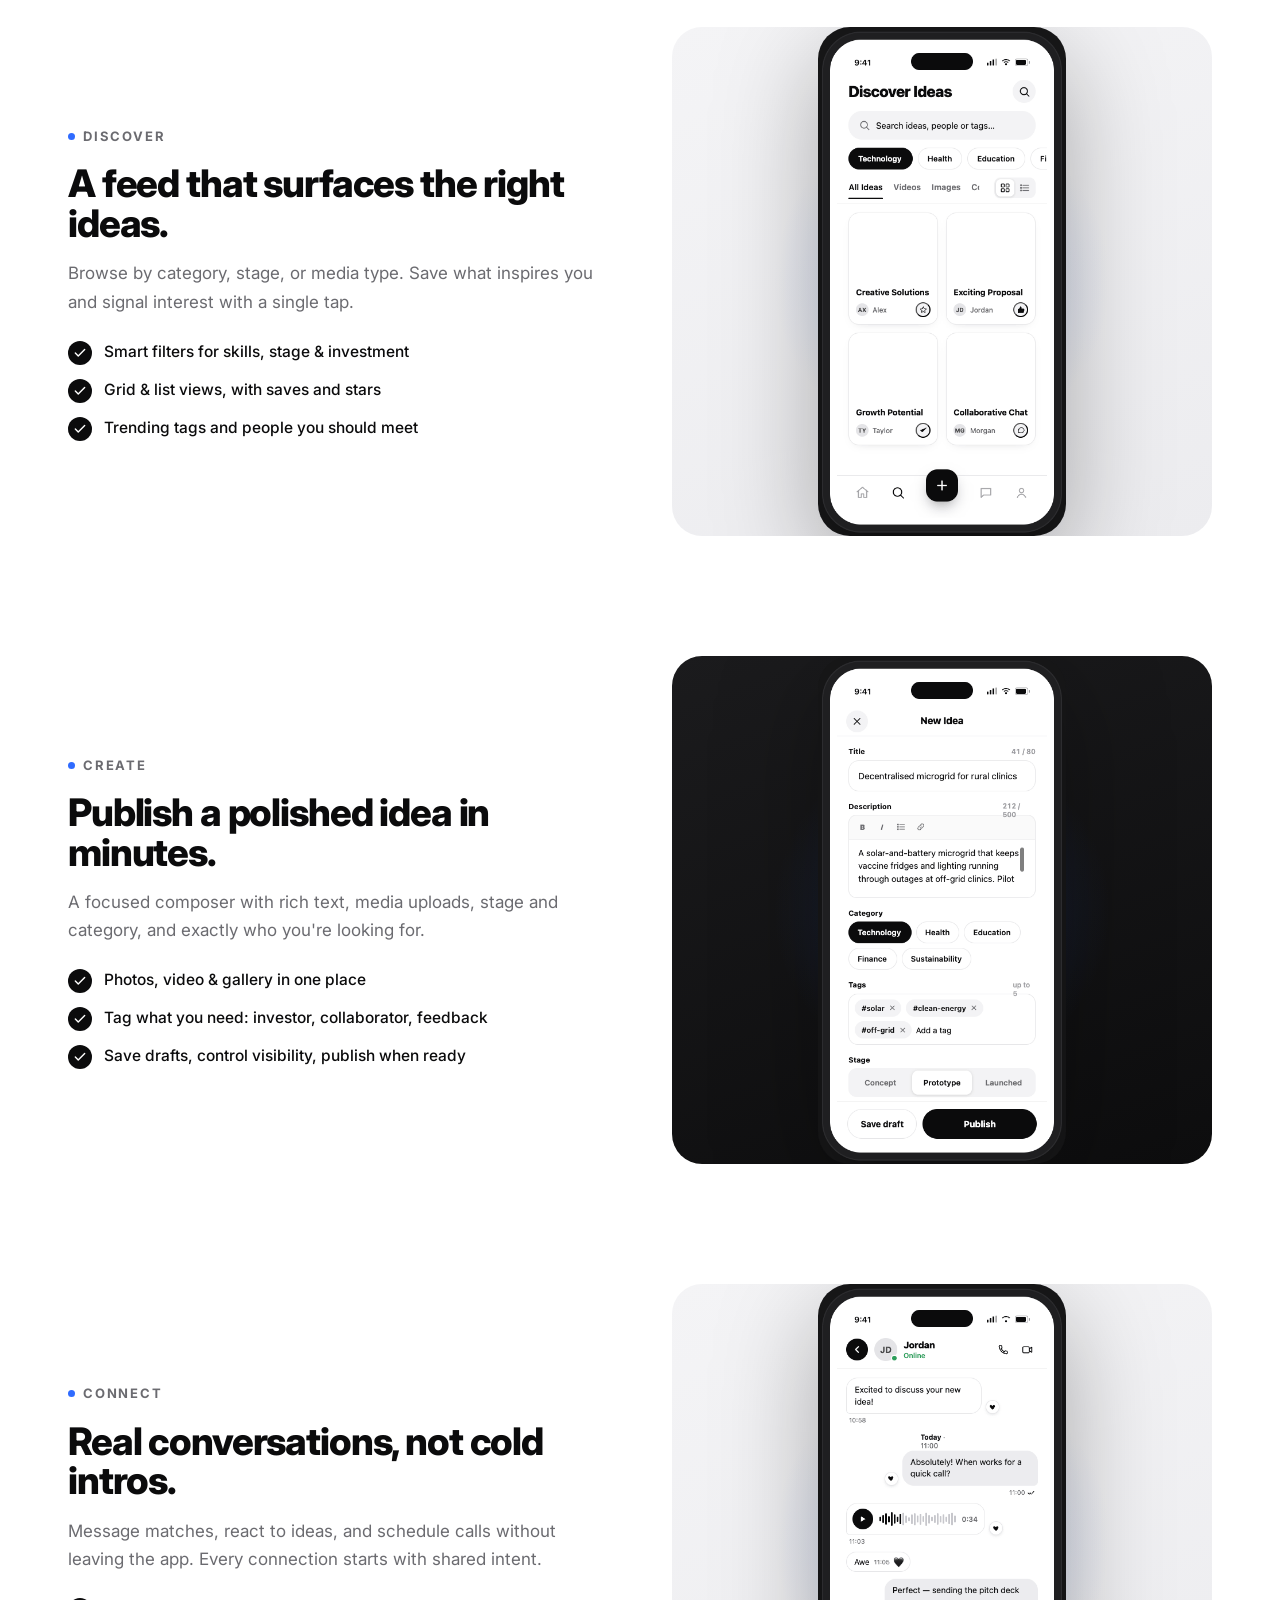
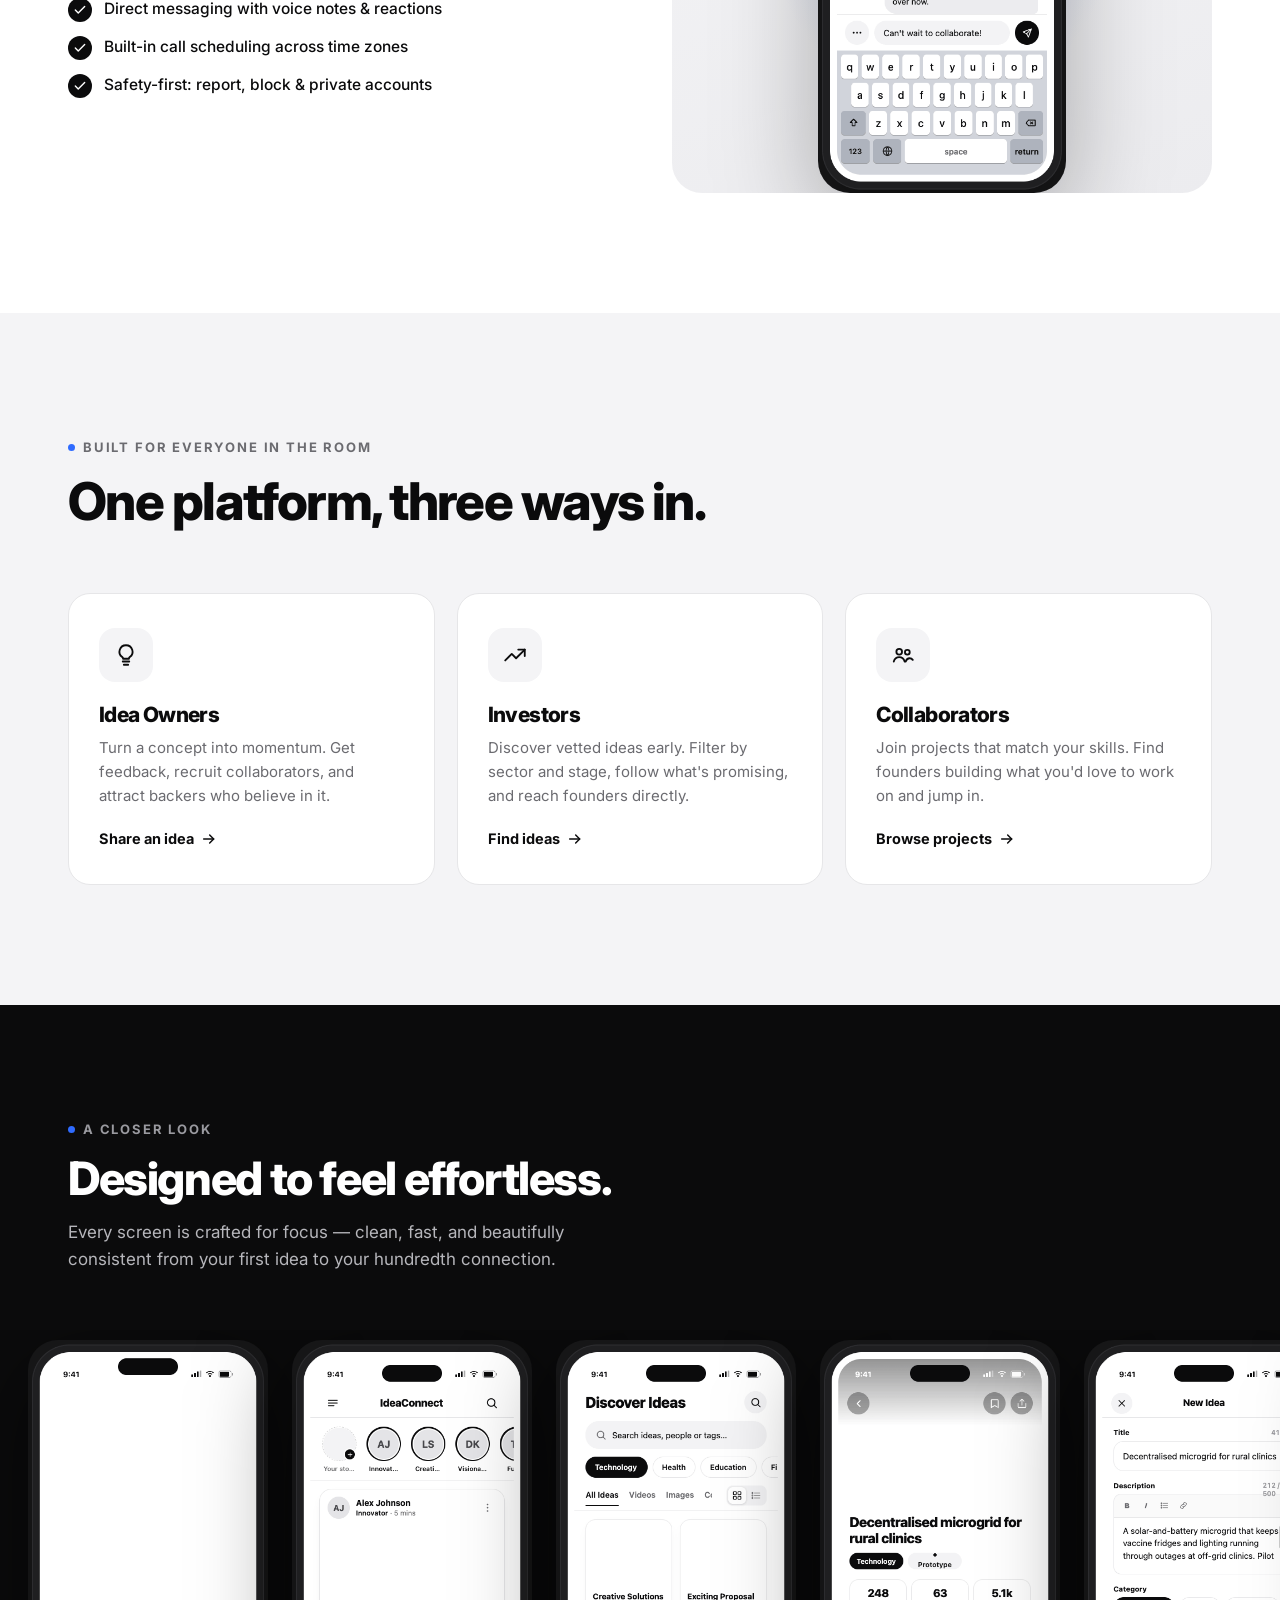
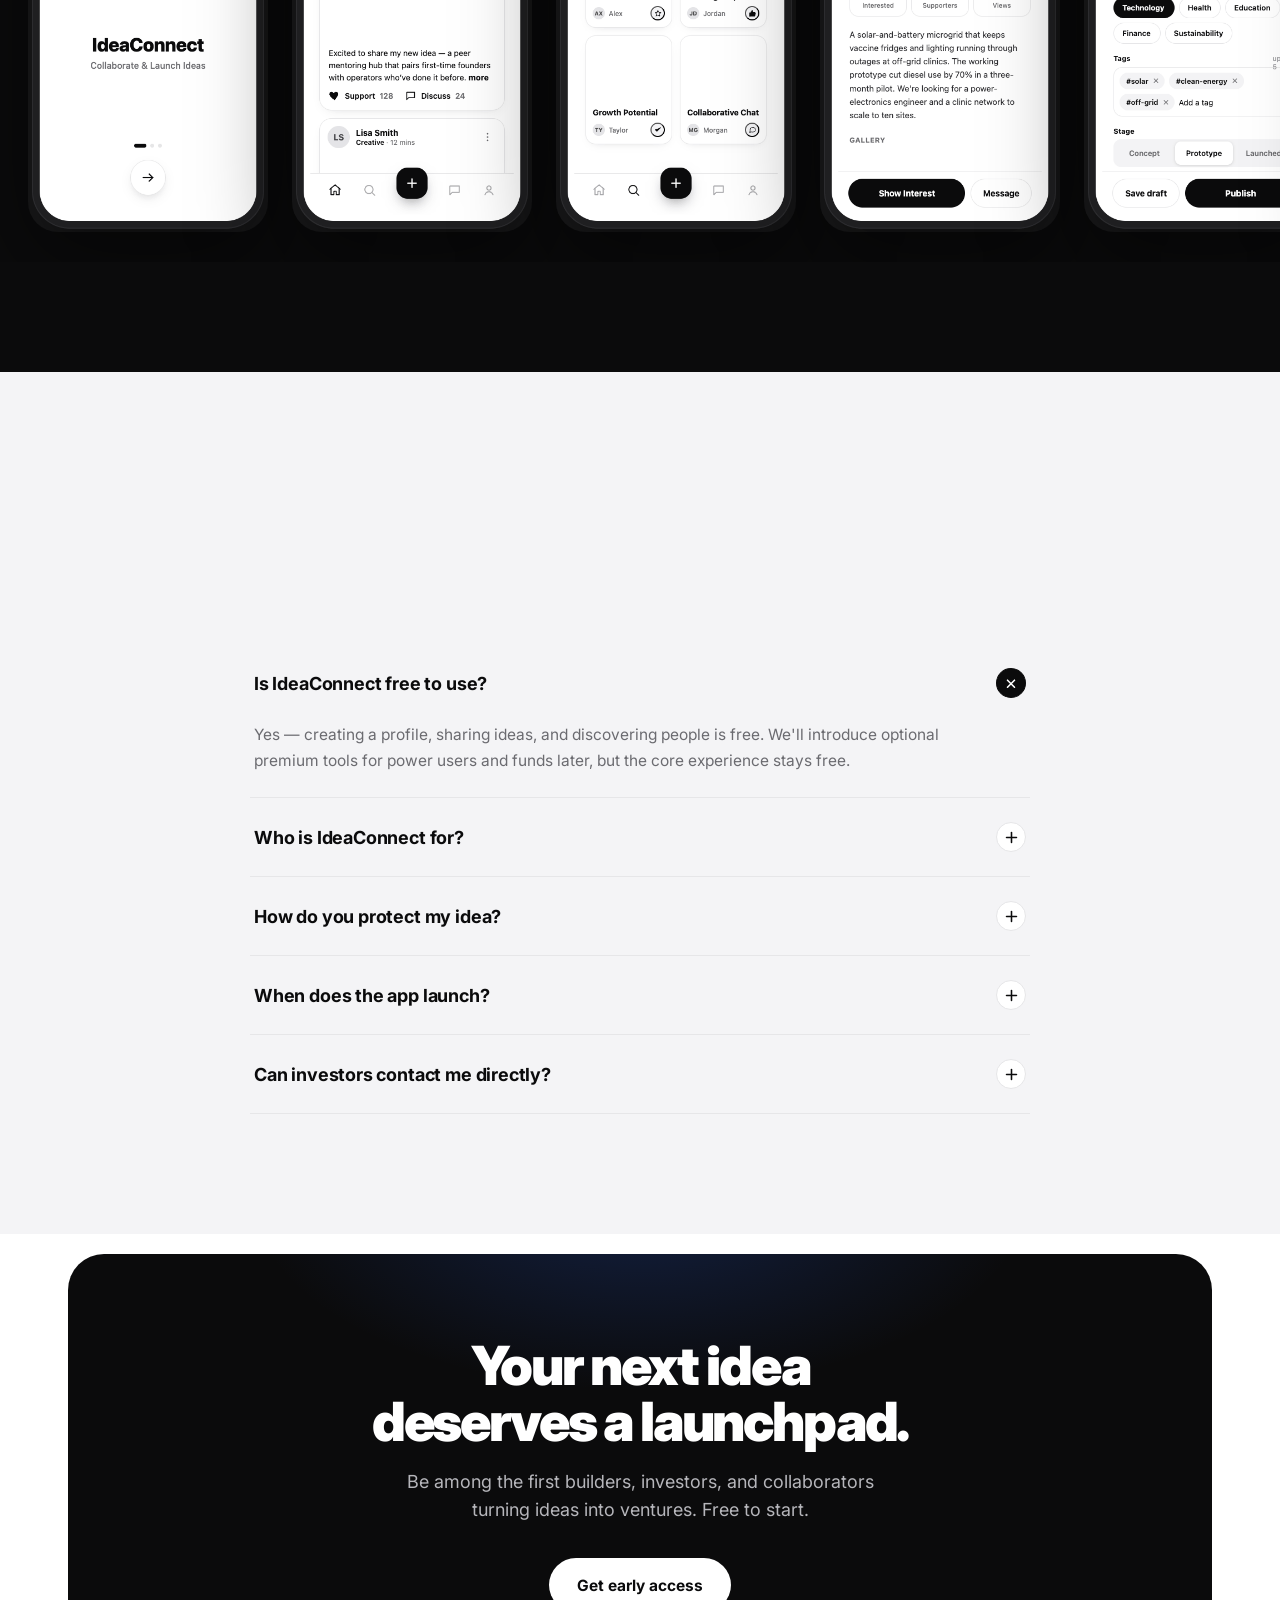
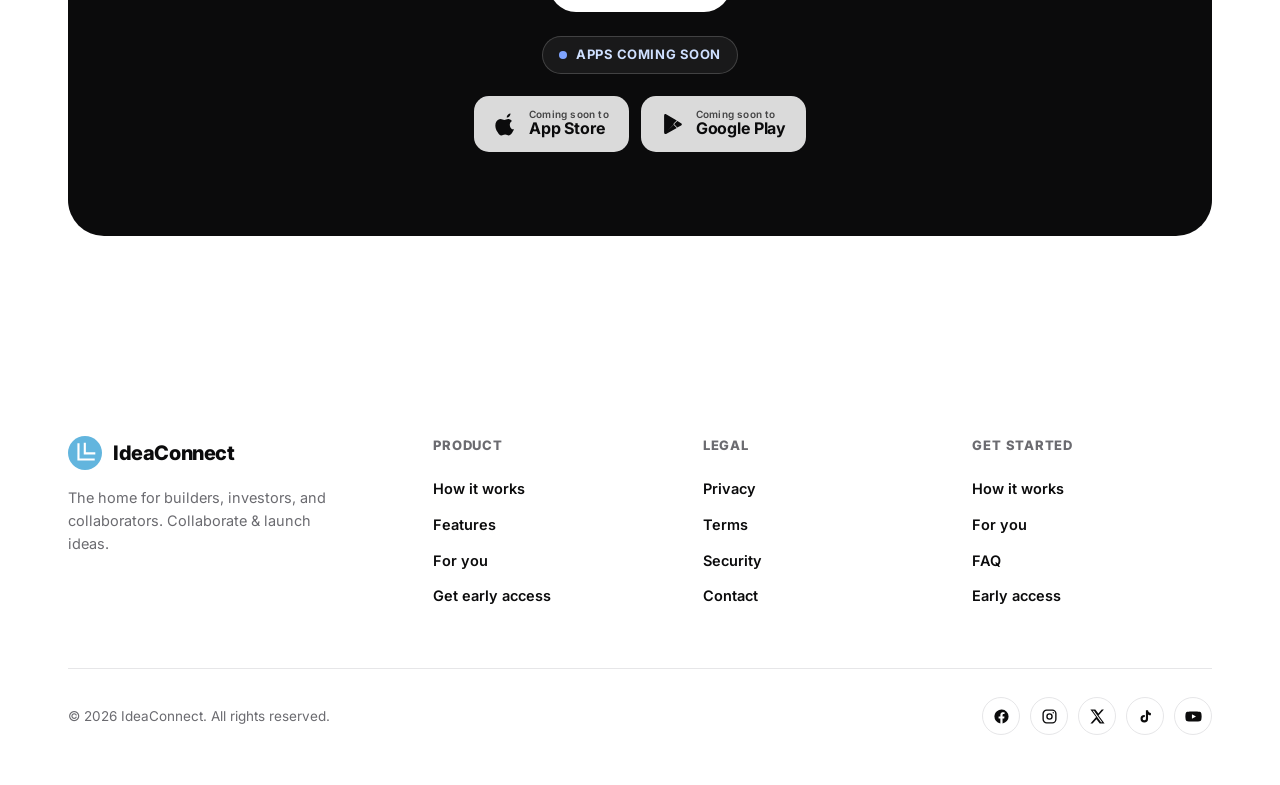
==== commit 62b5fa1e: "Add social media links to footer Add Facebook, Instagram, X, TikTok, and YouTube icon links to the f" ====
--- a/index.html
+++ b/index.html
@@ -197,6 +197,10 @@
   .fcol a{display:block;font-size:14.5px;font-weight:600;color:var(--ink);padding:7px 0;transition:color .2s;}
   .fcol a:hover{color:var(--accent);}
   .foot-bot{display:flex;align-items:center;justify-content:space-between;gap:20px;margin-top:54px;padding-top:28px;border-top:1px solid var(--border);color:var(--muted);font-size:13.5px;}
+  .foot-social{display:flex;gap:10px;}
+  .foot-social a{width:38px;height:38px;border-radius:50%;border:1.5px solid var(--border);display:flex;align-items:center;justify-content:center;color:var(--ink);transition:all .2s;}
+  .foot-social a:hover{background:var(--ink);color:#fff;border-color:var(--ink);}
+  .foot-social svg{width:17px;height:17px;}
 
   html.js .reveal{opacity:0;transform:translateY(28px);}
   html.js .reveal.in{opacity:1;transform:none;transition:opacity .7s var(--ease),transform .7s var(--ease);}
@@ -239,7 +243,14 @@
       "@id": "https://ideaconnect.social/#org",
       "name": "IdeaConnect",
       "url": "https://ideaconnect.social/",
-      "logo": "https://ideaconnect.social/favicon.svg"
+      "logo": "https://ideaconnect.social/favicon.svg",
+      "sameAs": [
+        "https://www.facebook.com/profile.php?id=61590474462932",
+        "https://www.instagram.com/ideaconnect_official",
+        "https://x.com/ideaconnect_",
+        "https://www.tiktok.com/@ideaconnect.official",
+        "https://youtube.com/@ideaconnect-official"
+      ]
     },
     {
       "@type": "WebSite",
@@ -469,6 +480,13 @@
     </div>
     <div class="foot-bot">
       <span>© 2026 IdeaConnect. All rights reserved.</span>
+      <div class="foot-social">
+        <a href="https://www.facebook.com/profile.php?id=61590474462932" target="_blank" rel="noopener" aria-label="Facebook"><svg viewBox="0 0 24 24" fill="currentColor"><path d="M22 12a10 10 0 1 0-11.6 9.9v-7H7.9V12h2.5V9.8c0-2.5 1.5-3.8 3.7-3.8 1.1 0 2.2.2 2.2.2v2.4h-1.2c-1.2 0-1.6.8-1.6 1.5V12h2.7l-.4 2.9h-2.3v7A10 10 0 0 0 22 12z"/></svg></a>
+        <a href="https://www.instagram.com/ideaconnect_official" target="_blank" rel="noopener" aria-label="Instagram"><svg viewBox="0 0 24 24" fill="none" stroke="currentColor" stroke-width="1.9"><rect x="3" y="3" width="18" height="18" rx="5"/><circle cx="12" cy="12" r="3.6"/><circle cx="17.3" cy="6.7" r="1" fill="currentColor" stroke="none"/></svg></a>
+        <a href="https://x.com/ideaconnect_" target="_blank" rel="noopener" aria-label="X"><svg viewBox="0 0 24 24" fill="currentColor"><path d="M18 2h3l-7.5 8.6L22 22h-6.8l-4.7-6.2L5 22H2l8-9.2L2 2h6.9l4.3 5.7L18 2zm-1 18h1.7L7 4H5.2L17 20z"/></svg></a>
+        <a href="https://www.tiktok.com/@ideaconnect.official" target="_blank" rel="noopener" aria-label="TikTok"><svg viewBox="0 0 24 24" fill="currentColor"><path d="M16.6 5.8a4.3 4.3 0 0 1-1-2.8h-3v12.1a2.3 2.3 0 1 1-2.3-2.3c.2 0 .5 0 .7.1V9.8a5.4 5.4 0 0 0-.7 0 5.3 5.3 0 1 0 5.3 5.3V9a7.3 7.3 0 0 0 4 1.2V7.2a4.3 4.3 0 0 1-3-1.4z"/></svg></a>
+        <a href="https://youtube.com/@ideaconnect-official" target="_blank" rel="noopener" aria-label="YouTube"><svg viewBox="0 0 24 24" fill="currentColor"><path d="M23 7.5a3 3 0 0 0-2.1-2.1C19 4.9 12 4.9 12 4.9s-7 0-8.9.5A3 3 0 0 0 1 7.5 31 31 0 0 0 .5 12 31 31 0 0 0 1 16.5a3 3 0 0 0 2.1 2.1c1.9.5 8.9.5 8.9.5s7 0 8.9-.5a3 3 0 0 0 2.1-2.1A31 31 0 0 0 23.5 12 31 31 0 0 0 23 7.5zM9.8 15.3V8.7l5.7 3.3z"/></svg></a>
+      </div>
     </div>
   </div>
 </footer>
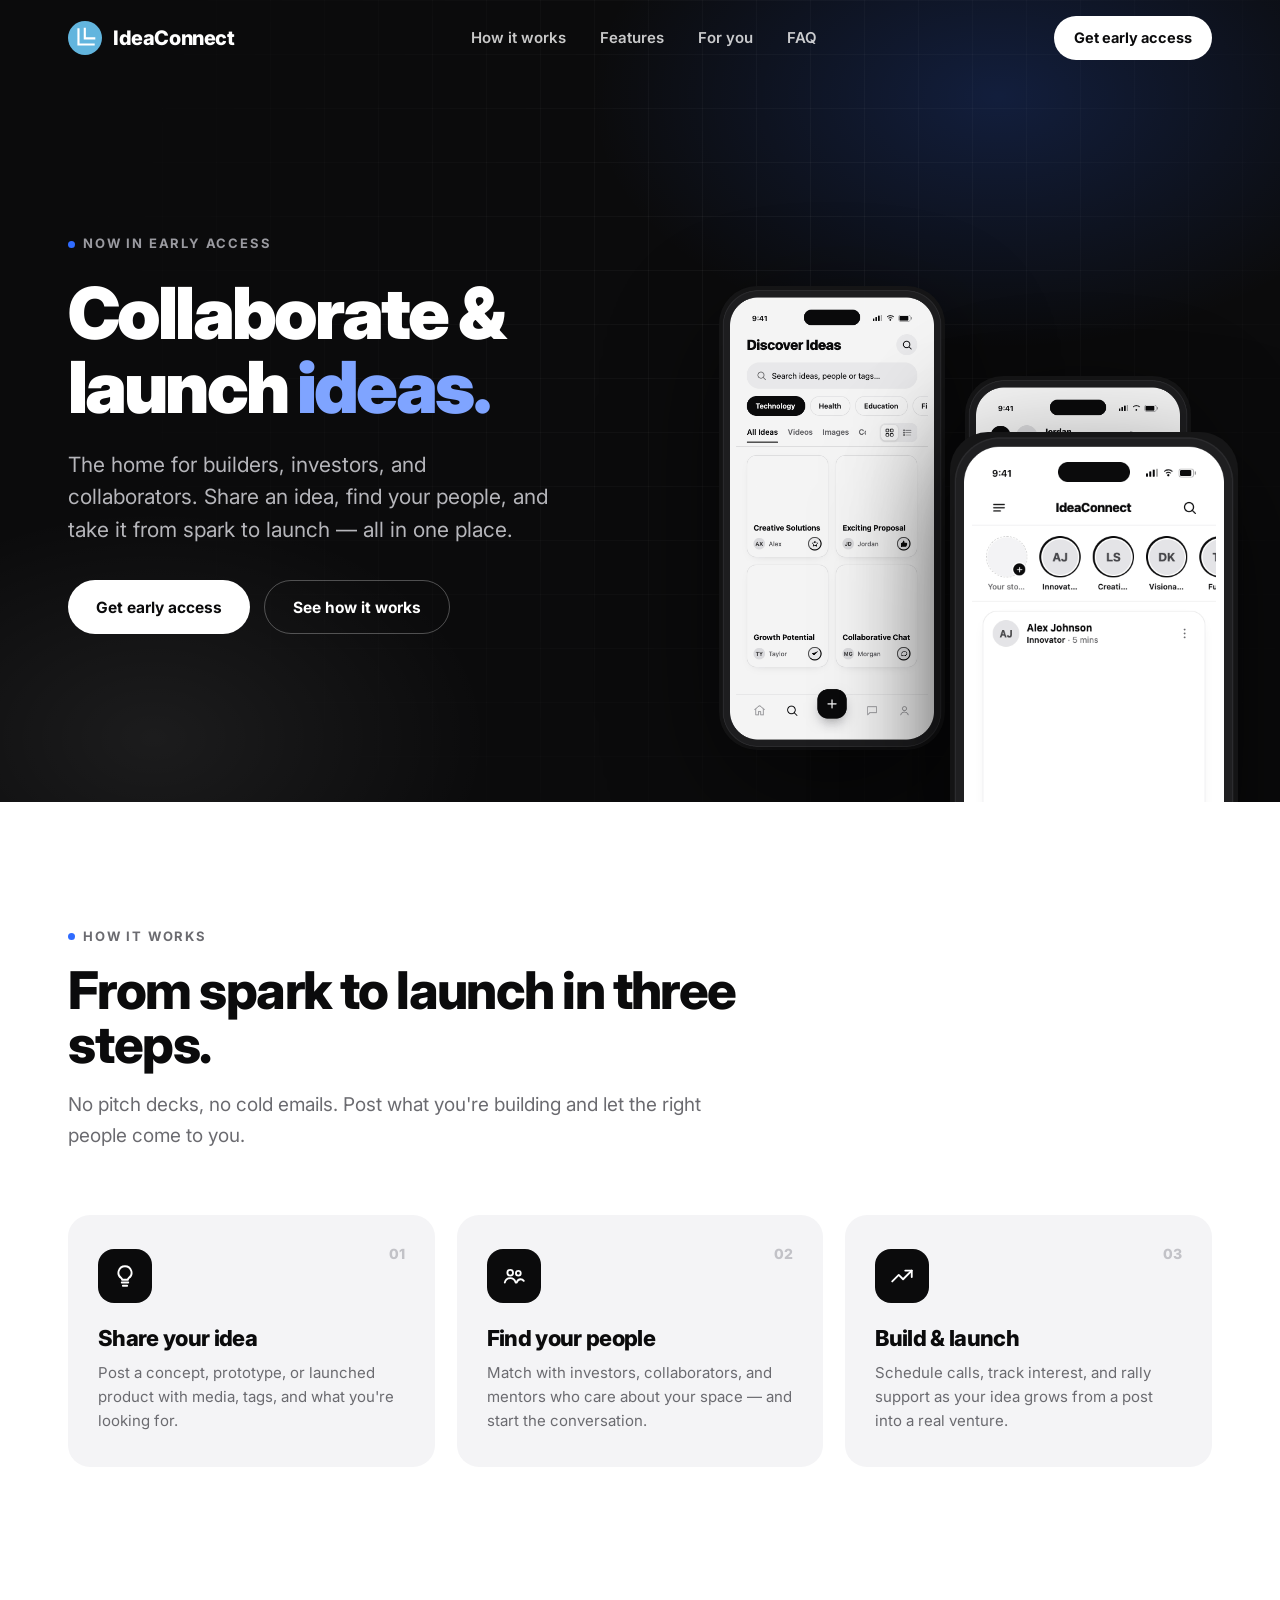
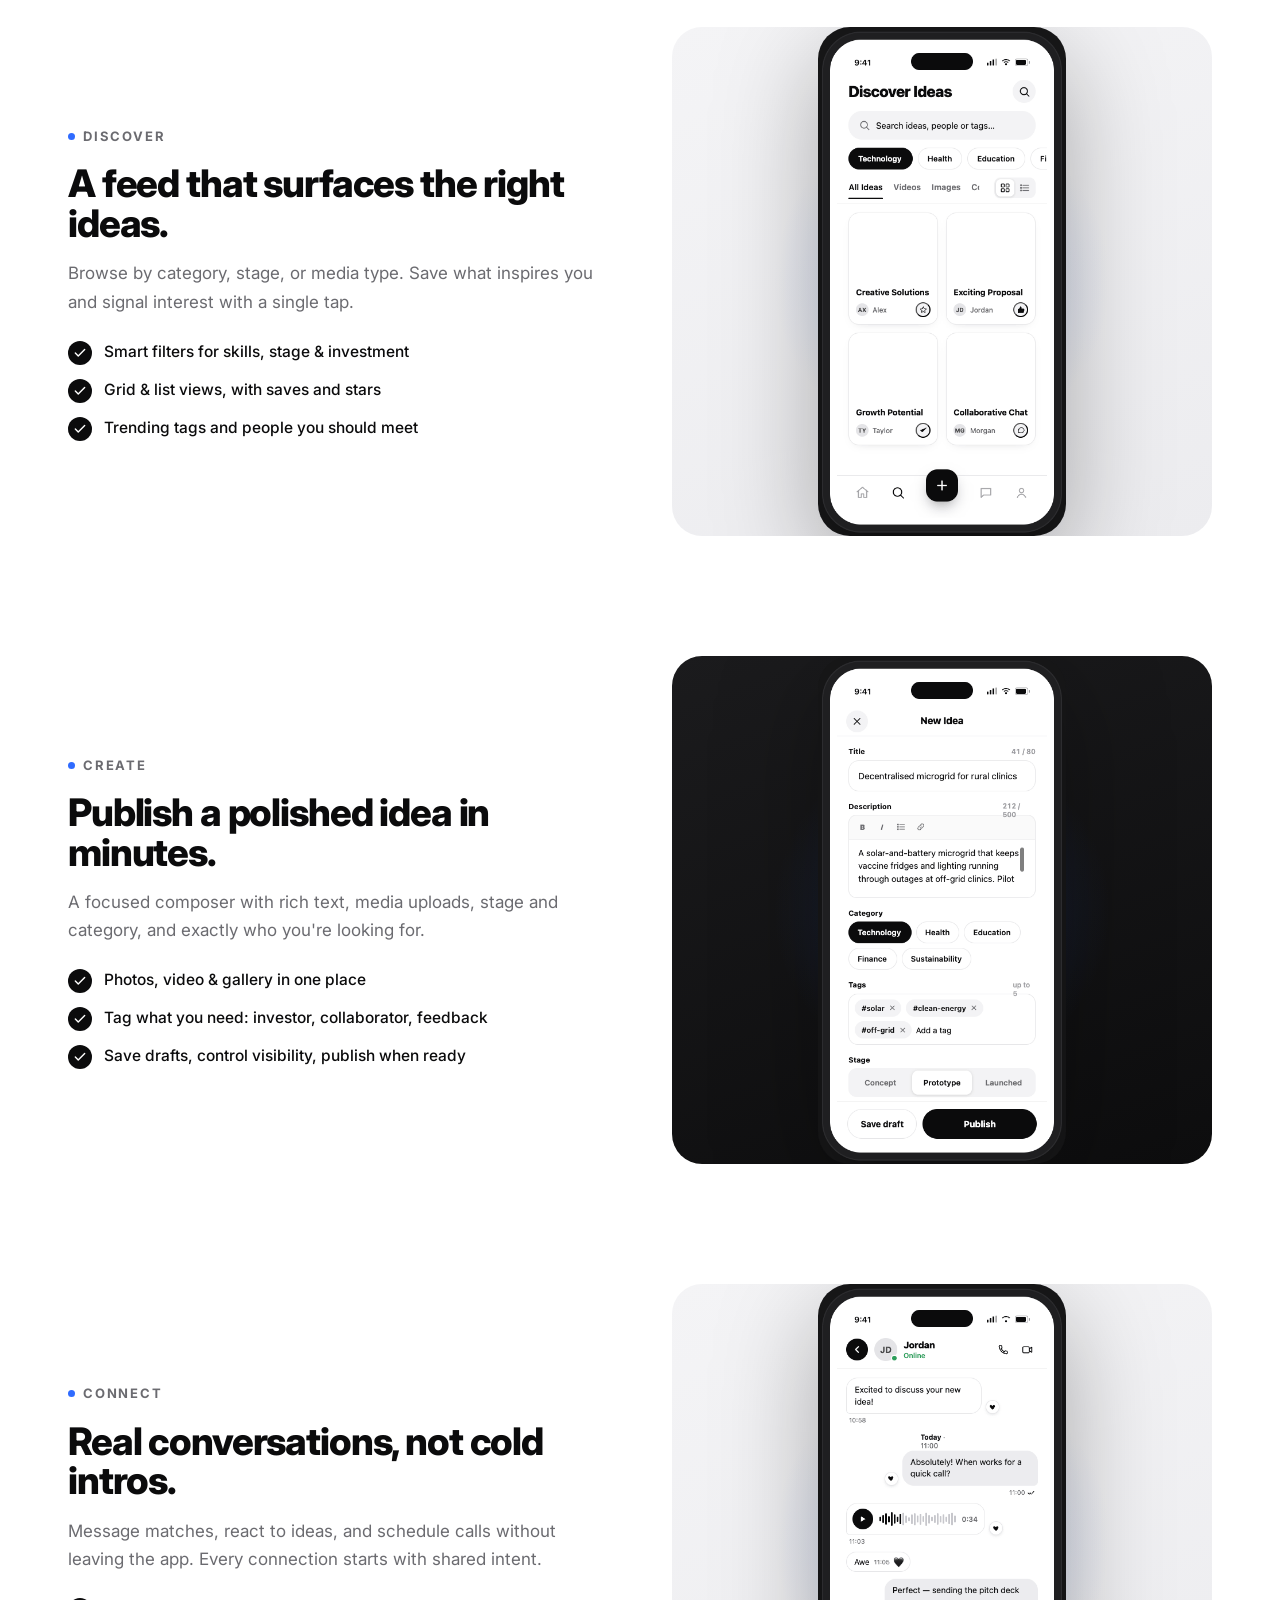
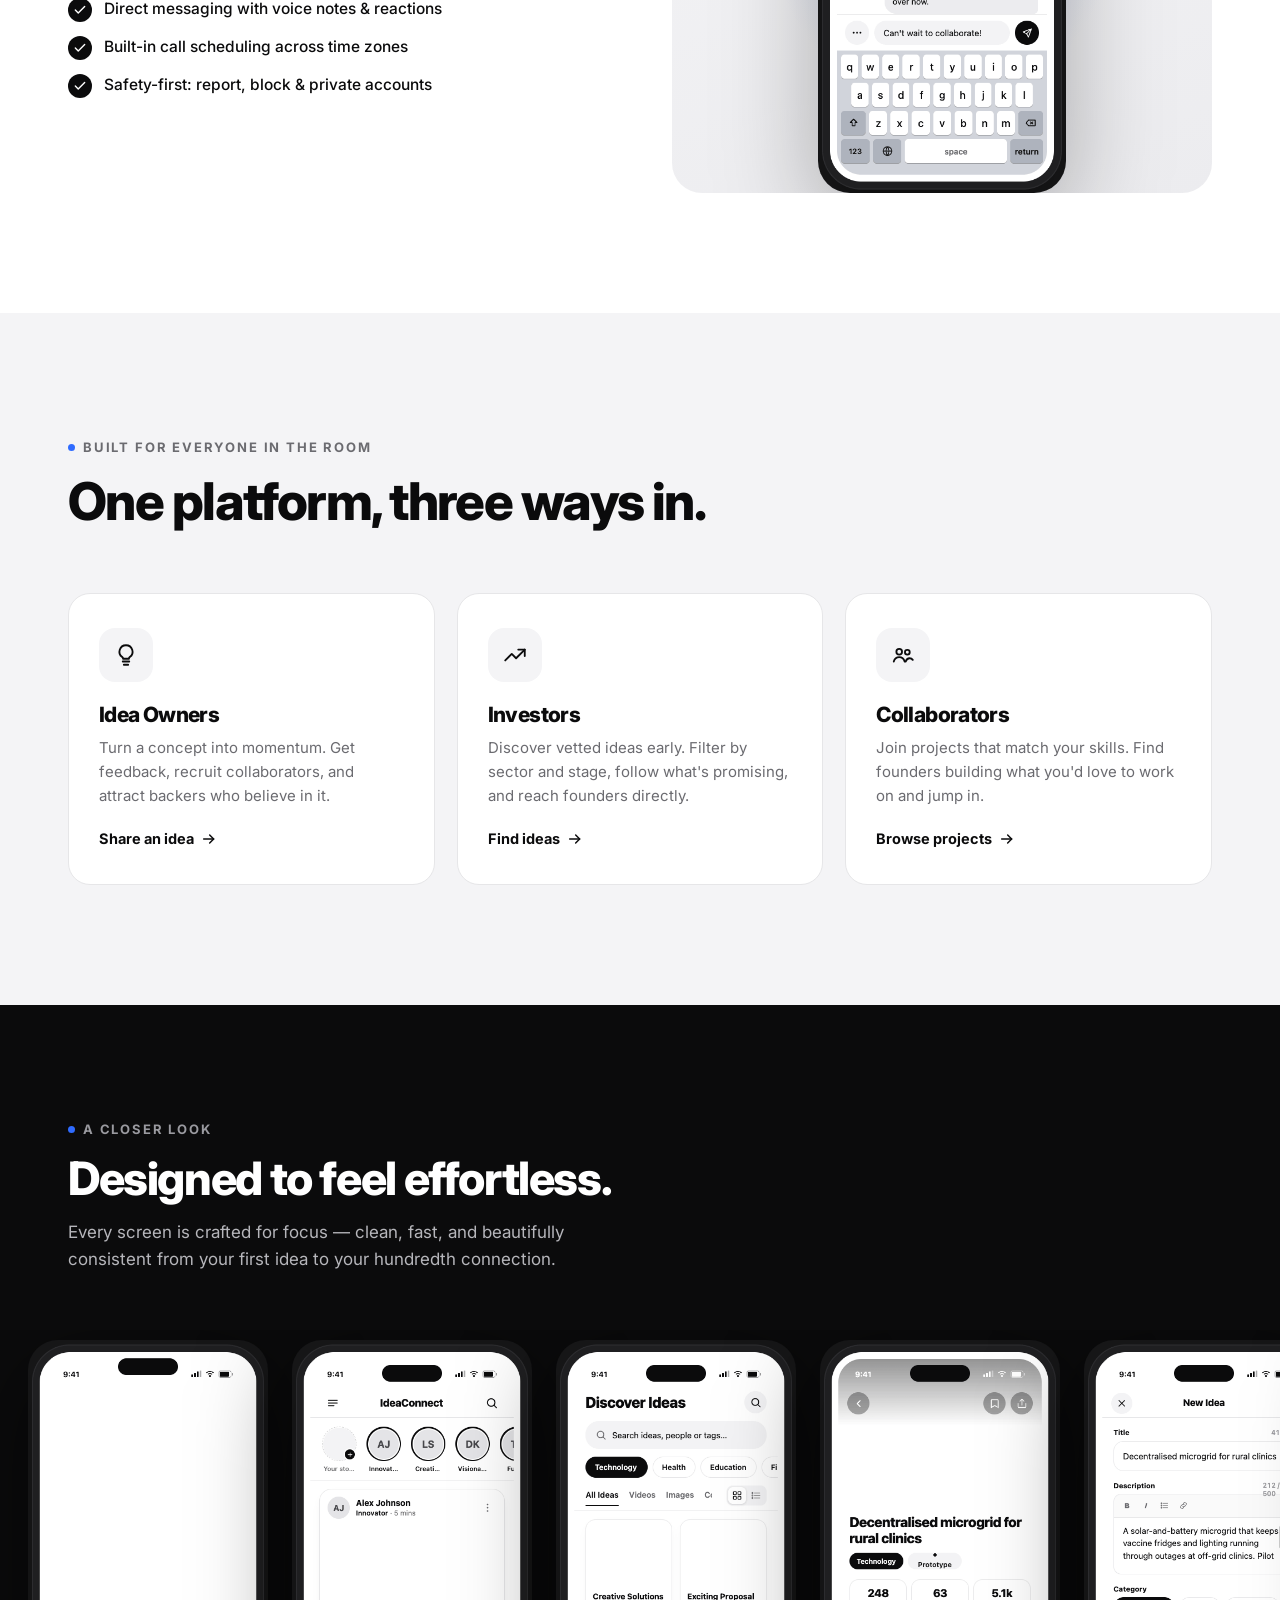
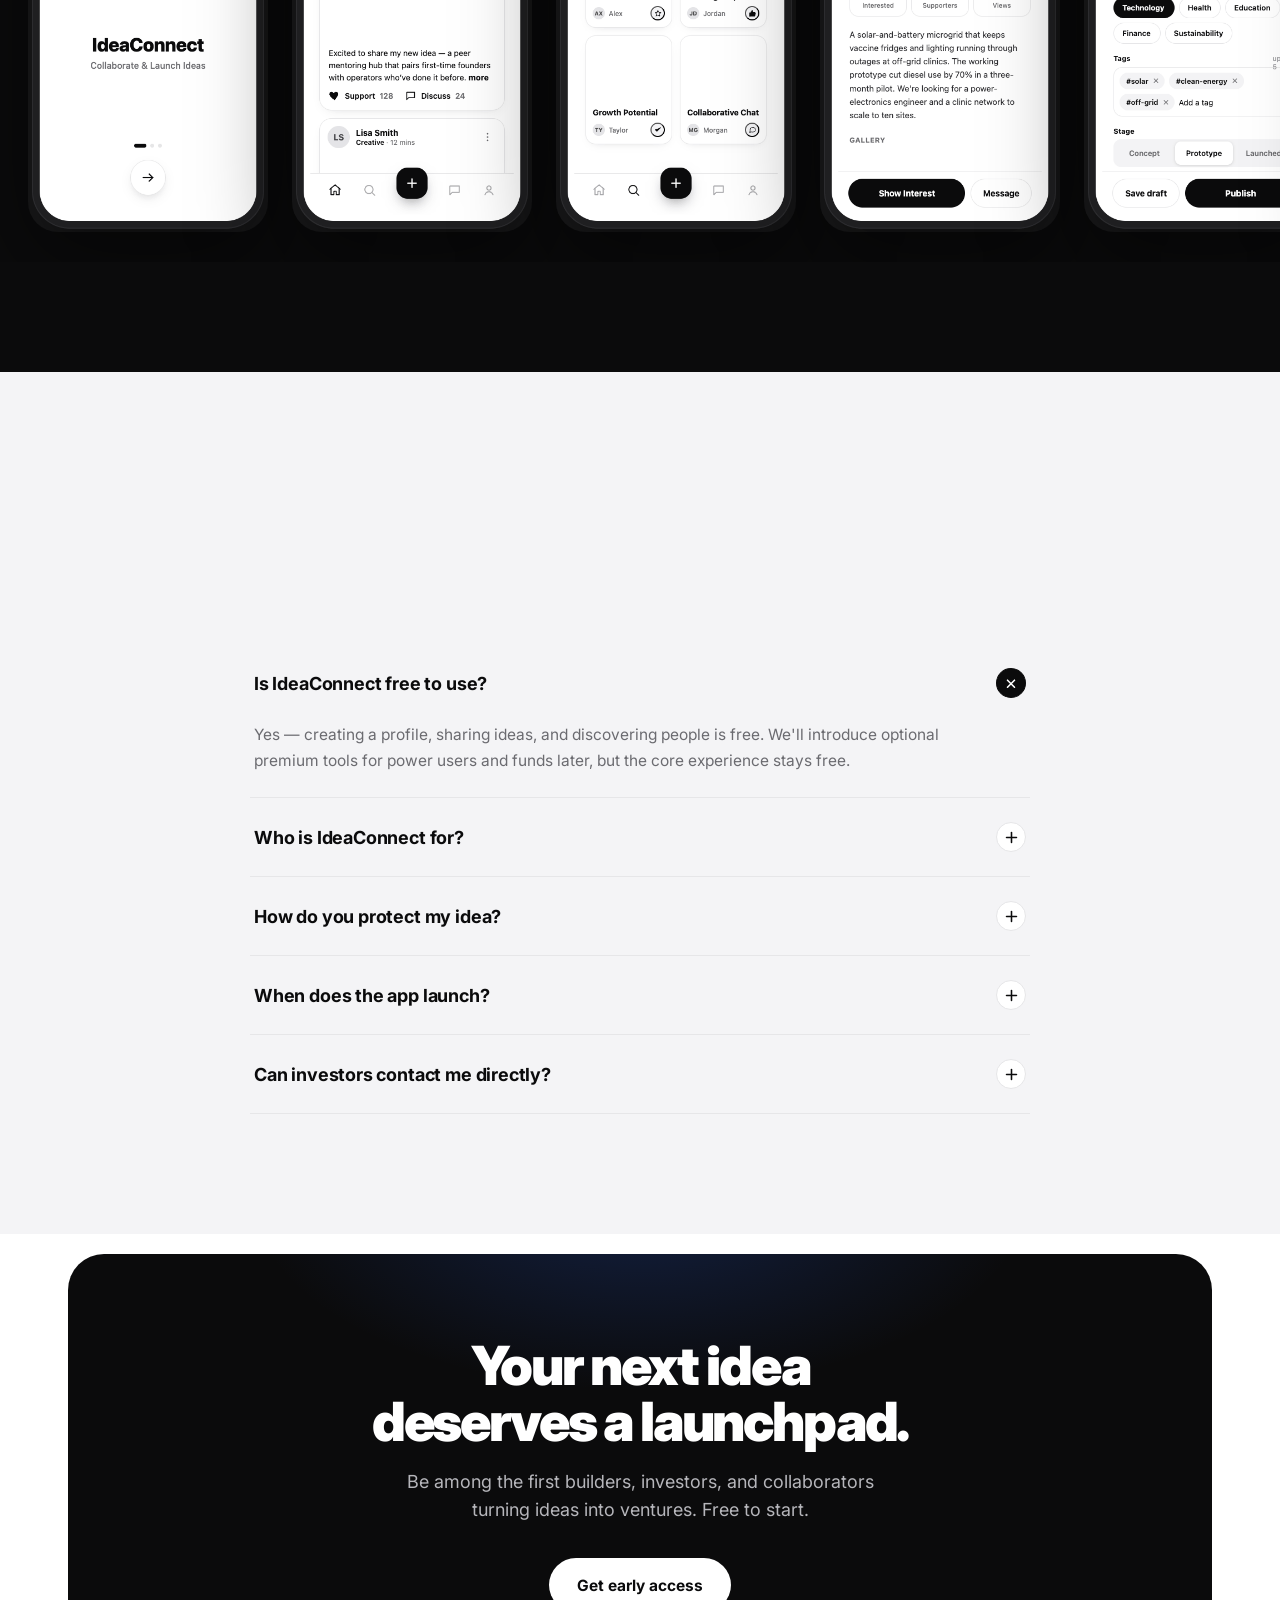
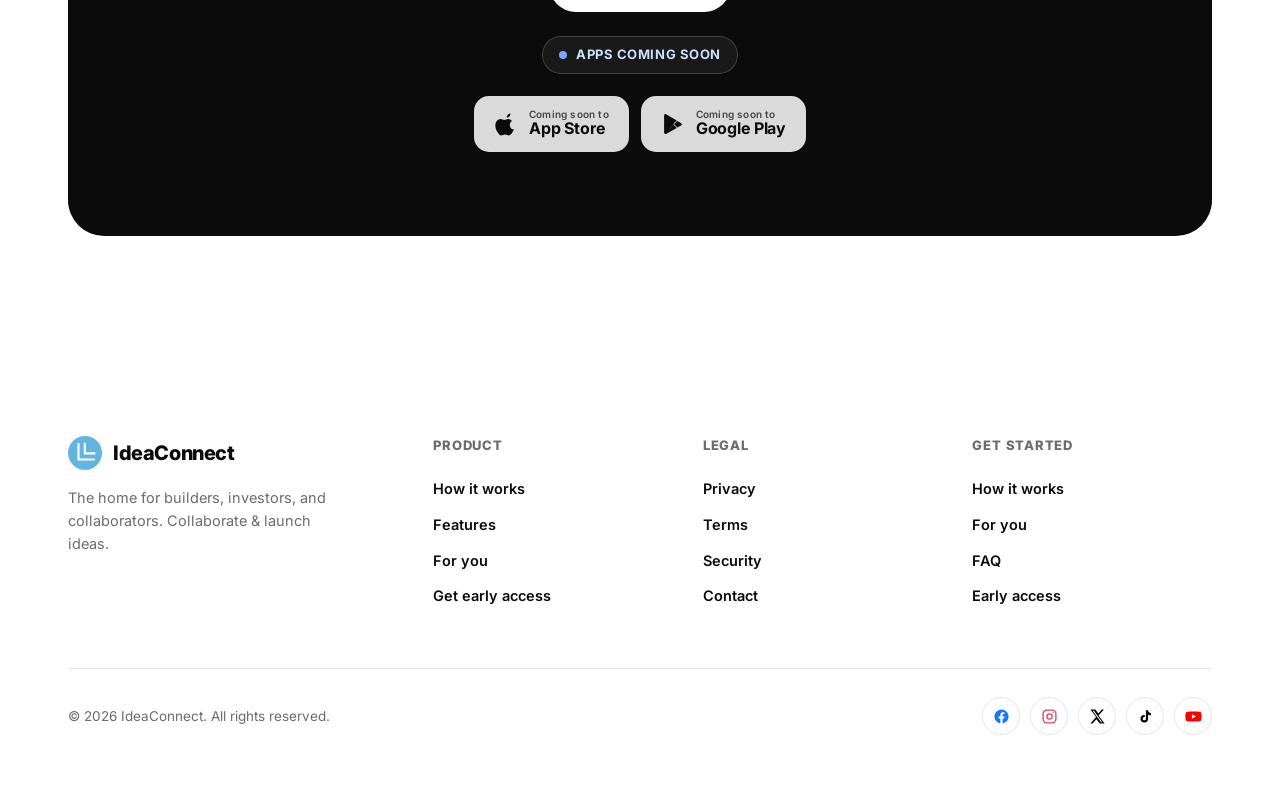
==== commit aa4510a1: "Apply brand colors to footer social icons Color each social icon per its brand guidelines (Facebook " ====
--- a/index.html
+++ b/index.html
@@ -199,8 +199,18 @@
   .foot-bot{display:flex;align-items:center;justify-content:space-between;gap:20px;margin-top:54px;padding-top:28px;border-top:1px solid var(--border);color:var(--muted);font-size:13.5px;}
   .foot-social{display:flex;gap:10px;}
   .foot-social a{width:38px;height:38px;border-radius:50%;border:1.5px solid var(--border);display:flex;align-items:center;justify-content:center;color:var(--ink);transition:all .2s;}
-  .foot-social a:hover{background:var(--ink);color:#fff;border-color:var(--ink);}
   .foot-social svg{width:17px;height:17px;}
+  .foot-social a.s-fb{color:#1877F2;}
+  .foot-social a.s-ig{color:#E4405F;}
+  .foot-social a.s-x{color:#000;}
+  .foot-social a.s-tt{color:#000;}
+  .foot-social a.s-yt{color:#FF0000;}
+  .foot-social a:hover{color:#fff;}
+  .foot-social a.s-fb:hover{background:#1877F2;border-color:#1877F2;}
+  .foot-social a.s-ig:hover{background:linear-gradient(45deg,#F58529,#DD2A7B,#8134AF,#515BD4);border-color:#DD2A7B;}
+  .foot-social a.s-x:hover{background:#000;border-color:#000;}
+  .foot-social a.s-tt:hover{background:#000;border-color:#000;}
+  .foot-social a.s-yt:hover{background:#FF0000;border-color:#FF0000;}
 
   html.js .reveal{opacity:0;transform:translateY(28px);}
   html.js .reveal.in{opacity:1;transform:none;transition:opacity .7s var(--ease),transform .7s var(--ease);}
@@ -481,11 +491,11 @@
     <div class="foot-bot">
       <span>© 2026 IdeaConnect. All rights reserved.</span>
       <div class="foot-social">
-        <a href="https://www.facebook.com/profile.php?id=61590474462932" target="_blank" rel="noopener" aria-label="Facebook"><svg viewBox="0 0 24 24" fill="currentColor"><path d="M22 12a10 10 0 1 0-11.6 9.9v-7H7.9V12h2.5V9.8c0-2.5 1.5-3.8 3.7-3.8 1.1 0 2.2.2 2.2.2v2.4h-1.2c-1.2 0-1.6.8-1.6 1.5V12h2.7l-.4 2.9h-2.3v7A10 10 0 0 0 22 12z"/></svg></a>
-        <a href="https://www.instagram.com/ideaconnect_official" target="_blank" rel="noopener" aria-label="Instagram"><svg viewBox="0 0 24 24" fill="none" stroke="currentColor" stroke-width="1.9"><rect x="3" y="3" width="18" height="18" rx="5"/><circle cx="12" cy="12" r="3.6"/><circle cx="17.3" cy="6.7" r="1" fill="currentColor" stroke="none"/></svg></a>
-        <a href="https://x.com/ideaconnect_" target="_blank" rel="noopener" aria-label="X"><svg viewBox="0 0 24 24" fill="currentColor"><path d="M18 2h3l-7.5 8.6L22 22h-6.8l-4.7-6.2L5 22H2l8-9.2L2 2h6.9l4.3 5.7L18 2zm-1 18h1.7L7 4H5.2L17 20z"/></svg></a>
-        <a href="https://www.tiktok.com/@ideaconnect.official" target="_blank" rel="noopener" aria-label="TikTok"><svg viewBox="0 0 24 24" fill="currentColor"><path d="M16.6 5.8a4.3 4.3 0 0 1-1-2.8h-3v12.1a2.3 2.3 0 1 1-2.3-2.3c.2 0 .5 0 .7.1V9.8a5.4 5.4 0 0 0-.7 0 5.3 5.3 0 1 0 5.3 5.3V9a7.3 7.3 0 0 0 4 1.2V7.2a4.3 4.3 0 0 1-3-1.4z"/></svg></a>
-        <a href="https://youtube.com/@ideaconnect-official" target="_blank" rel="noopener" aria-label="YouTube"><svg viewBox="0 0 24 24" fill="currentColor"><path d="M23 7.5a3 3 0 0 0-2.1-2.1C19 4.9 12 4.9 12 4.9s-7 0-8.9.5A3 3 0 0 0 1 7.5 31 31 0 0 0 .5 12 31 31 0 0 0 1 16.5a3 3 0 0 0 2.1 2.1c1.9.5 8.9.5 8.9.5s7 0 8.9-.5a3 3 0 0 0 2.1-2.1A31 31 0 0 0 23.5 12 31 31 0 0 0 23 7.5zM9.8 15.3V8.7l5.7 3.3z"/></svg></a>
+        <a href="https://www.facebook.com/profile.php?id=61590474462932" target="_blank" rel="noopener" class="s-fb" aria-label="Facebook"><svg viewBox="0 0 24 24" fill="currentColor"><path d="M22 12a10 10 0 1 0-11.6 9.9v-7H7.9V12h2.5V9.8c0-2.5 1.5-3.8 3.7-3.8 1.1 0 2.2.2 2.2.2v2.4h-1.2c-1.2 0-1.6.8-1.6 1.5V12h2.7l-.4 2.9h-2.3v7A10 10 0 0 0 22 12z"/></svg></a>
+        <a href="https://www.instagram.com/ideaconnect_official" target="_blank" rel="noopener" class="s-ig" aria-label="Instagram"><svg viewBox="0 0 24 24" fill="none" stroke="currentColor" stroke-width="1.9"><rect x="3" y="3" width="18" height="18" rx="5"/><circle cx="12" cy="12" r="3.6"/><circle cx="17.3" cy="6.7" r="1" fill="currentColor" stroke="none"/></svg></a>
+        <a href="https://x.com/ideaconnect_" target="_blank" rel="noopener" class="s-x" aria-label="X"><svg viewBox="0 0 24 24" fill="currentColor"><path d="M18 2h3l-7.5 8.6L22 22h-6.8l-4.7-6.2L5 22H2l8-9.2L2 2h6.9l4.3 5.7L18 2zm-1 18h1.7L7 4H5.2L17 20z"/></svg></a>
+        <a href="https://www.tiktok.com/@ideaconnect.official" target="_blank" rel="noopener" class="s-tt" aria-label="TikTok"><svg viewBox="0 0 24 24" fill="currentColor"><path d="M16.6 5.8a4.3 4.3 0 0 1-1-2.8h-3v12.1a2.3 2.3 0 1 1-2.3-2.3c.2 0 .5 0 .7.1V9.8a5.4 5.4 0 0 0-.7 0 5.3 5.3 0 1 0 5.3 5.3V9a7.3 7.3 0 0 0 4 1.2V7.2a4.3 4.3 0 0 1-3-1.4z"/></svg></a>
+        <a href="https://youtube.com/@ideaconnect-official" target="_blank" rel="noopener" class="s-yt" aria-label="YouTube"><svg viewBox="0 0 24 24" fill="currentColor"><path d="M23 7.5a3 3 0 0 0-2.1-2.1C19 4.9 12 4.9 12 4.9s-7 0-8.9.5A3 3 0 0 0 1 7.5 31 31 0 0 0 .5 12 31 31 0 0 0 1 16.5a3 3 0 0 0 2.1 2.1c1.9.5 8.9.5 8.9.5s7 0 8.9-.5a3 3 0 0 0 2.1-2.1A31 31 0 0 0 23.5 12 31 31 0 0 0 23 7.5zM9.8 15.3V8.7l5.7 3.3z"/></svg></a>
       </div>
     </div>
   </div>
